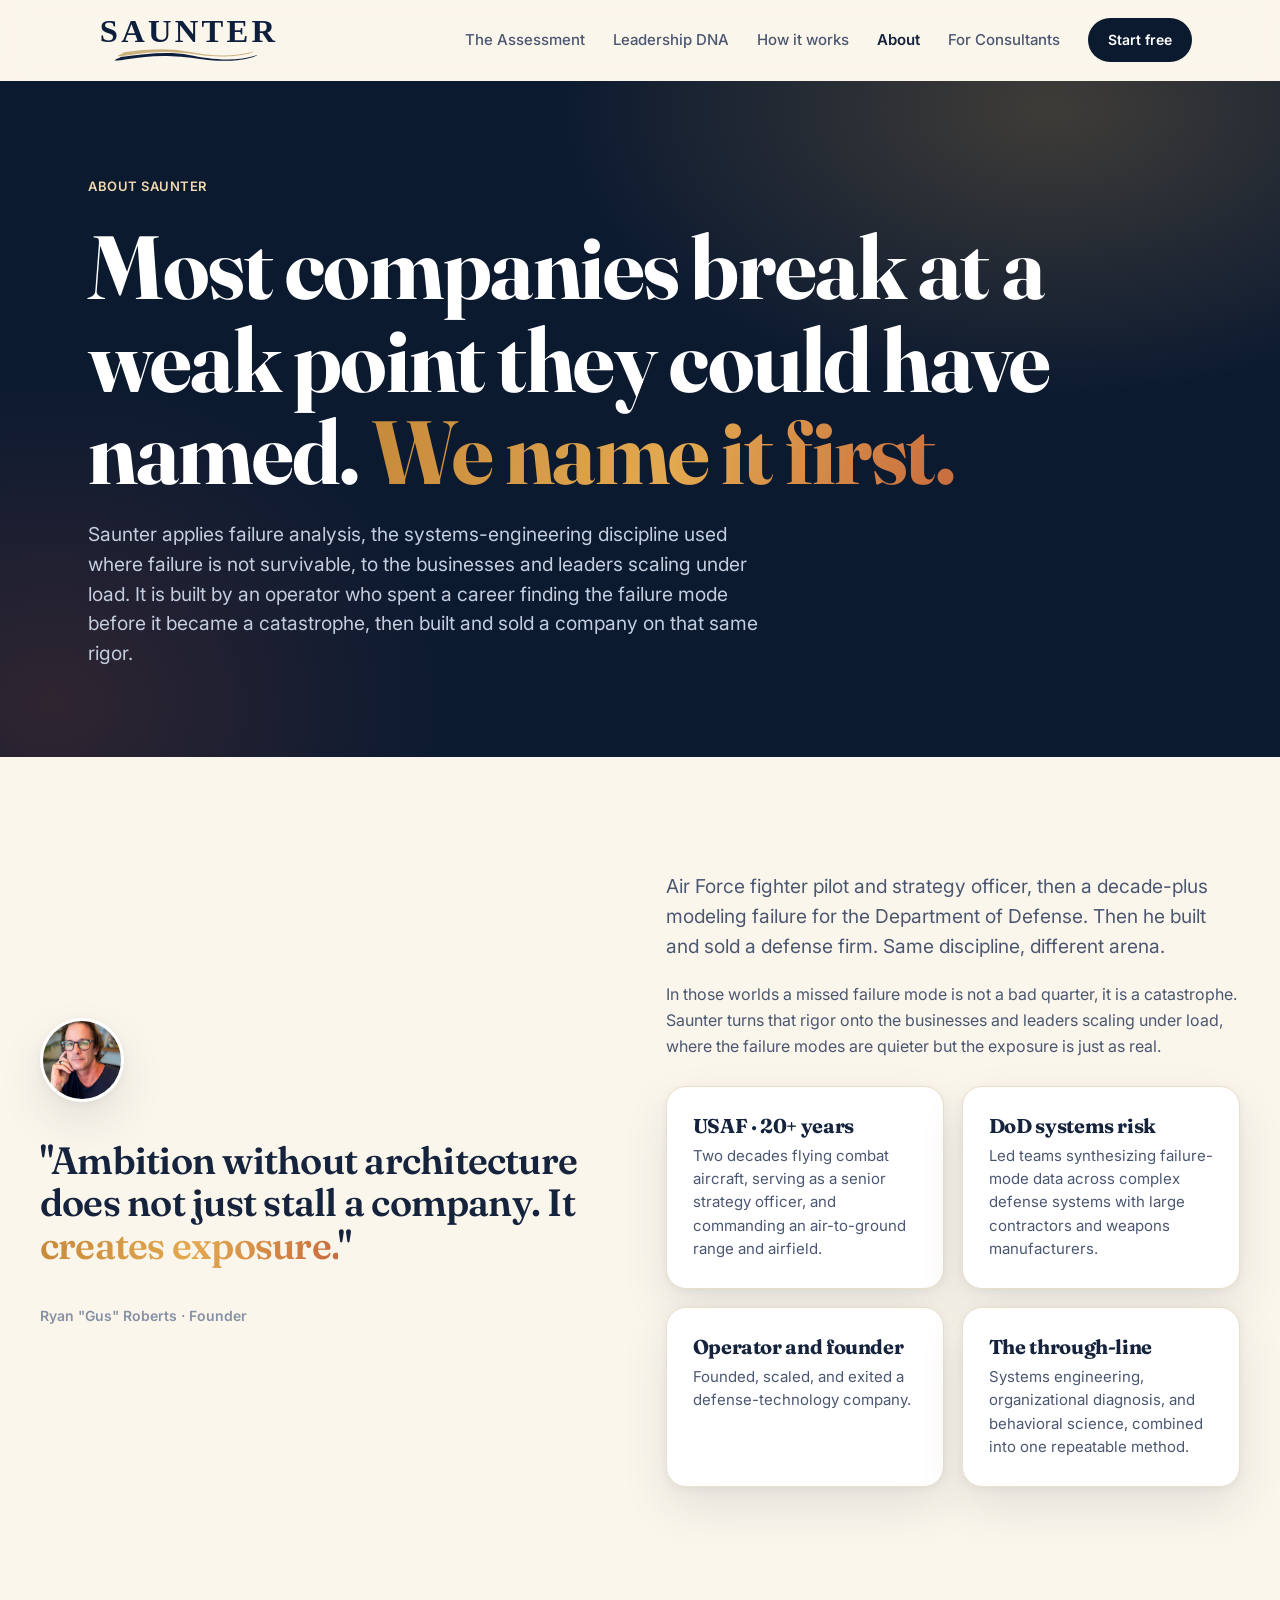
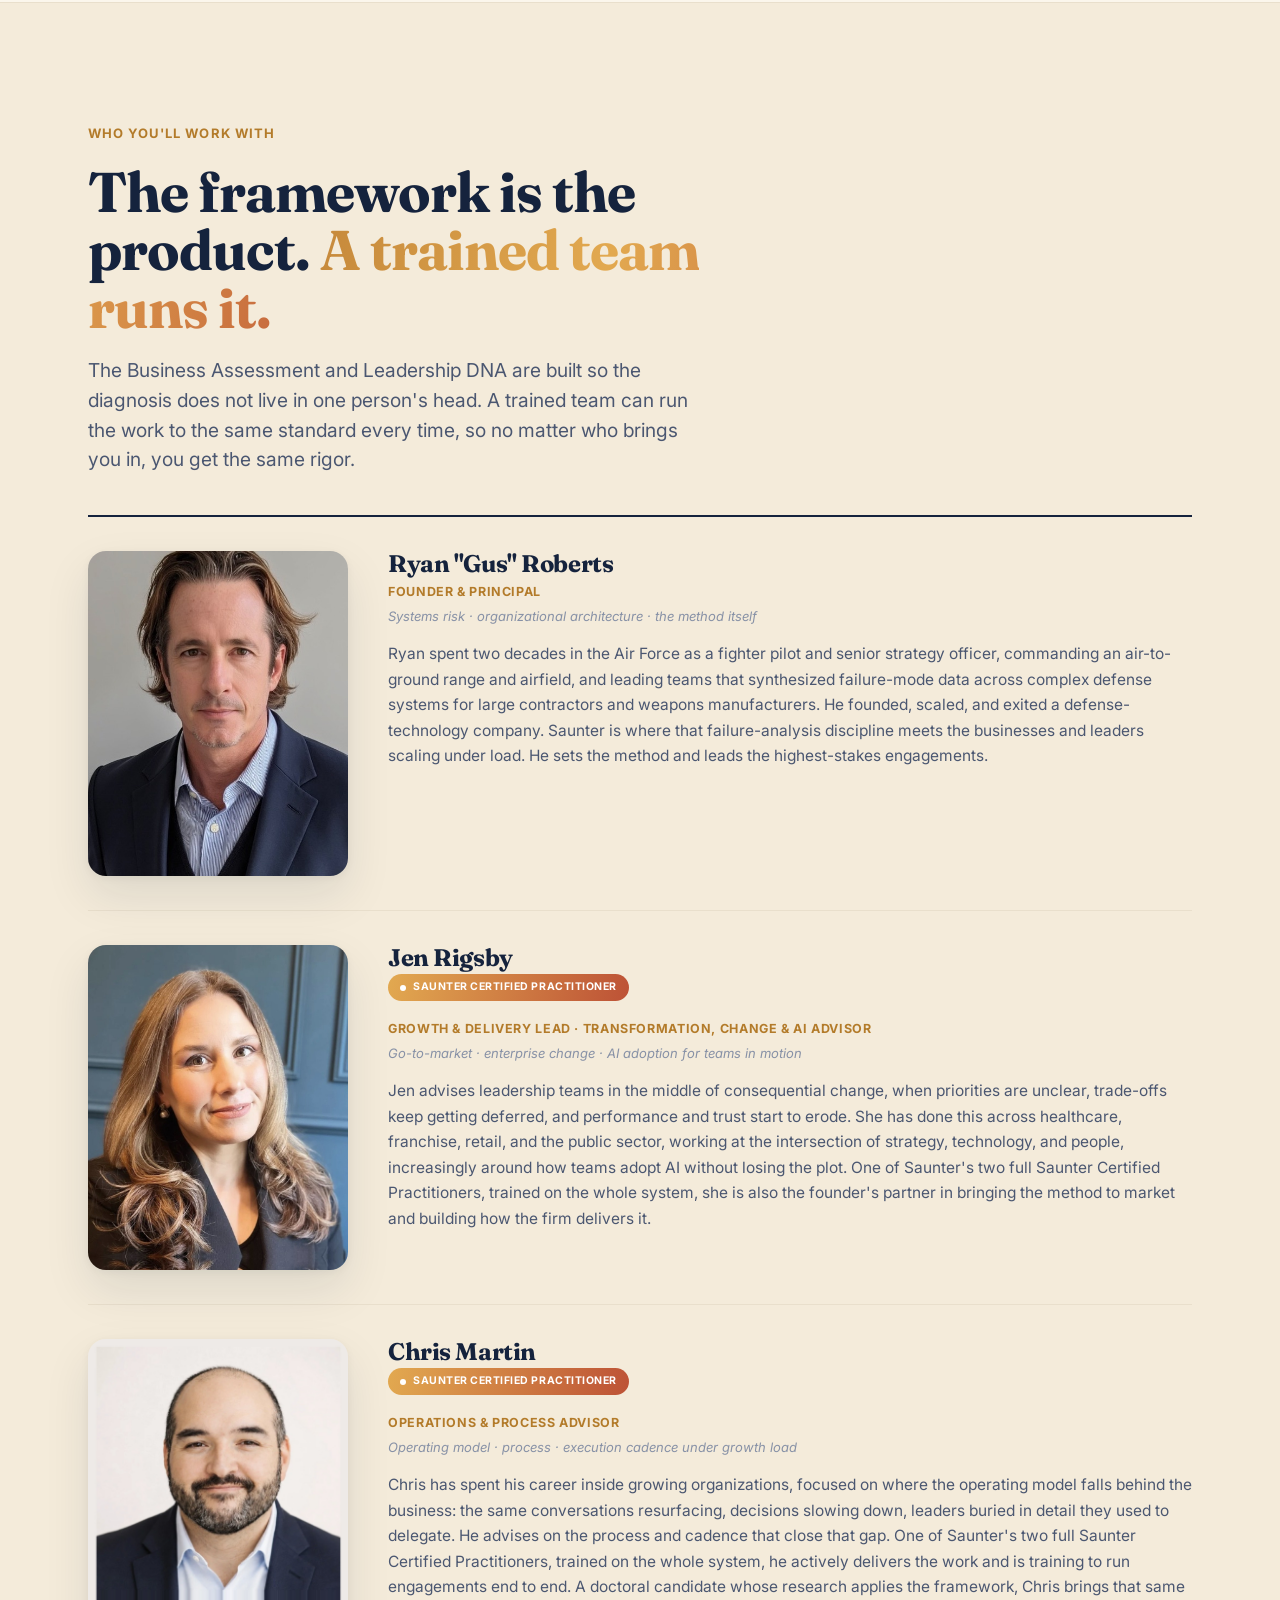
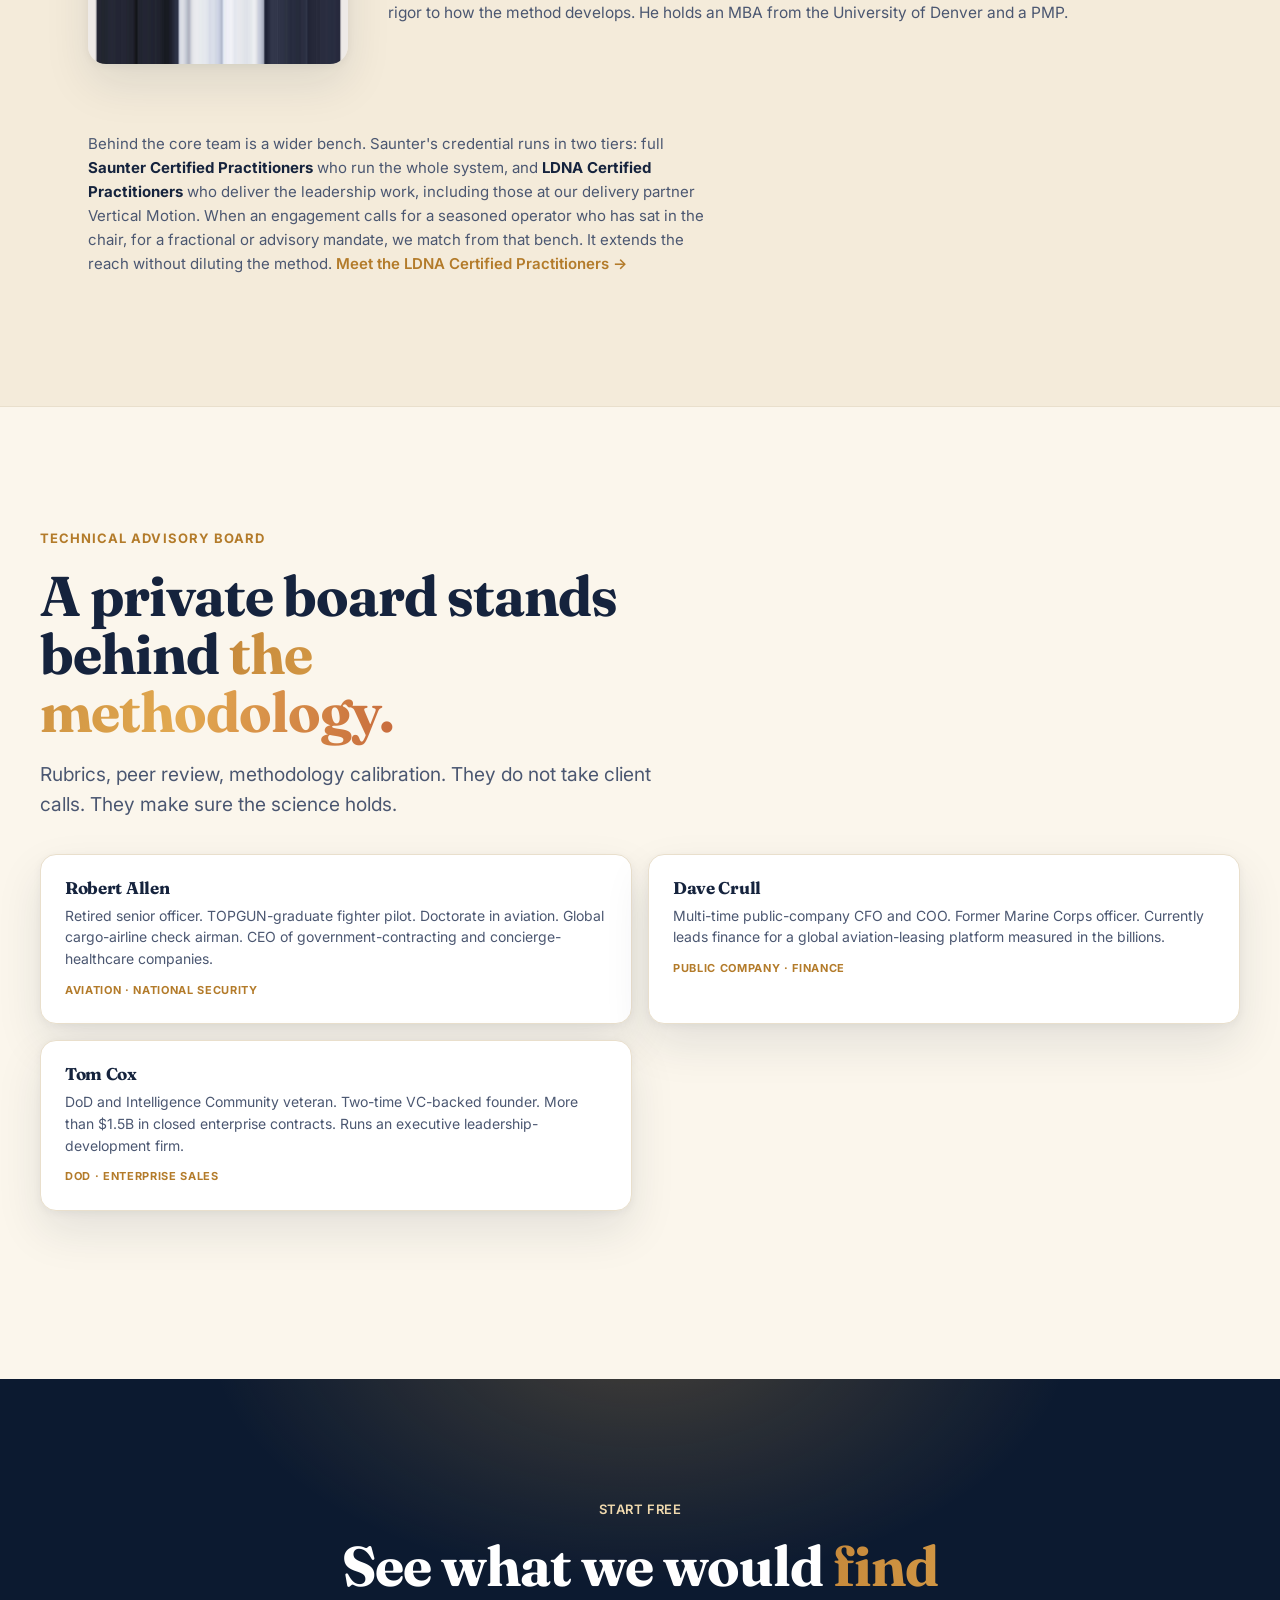
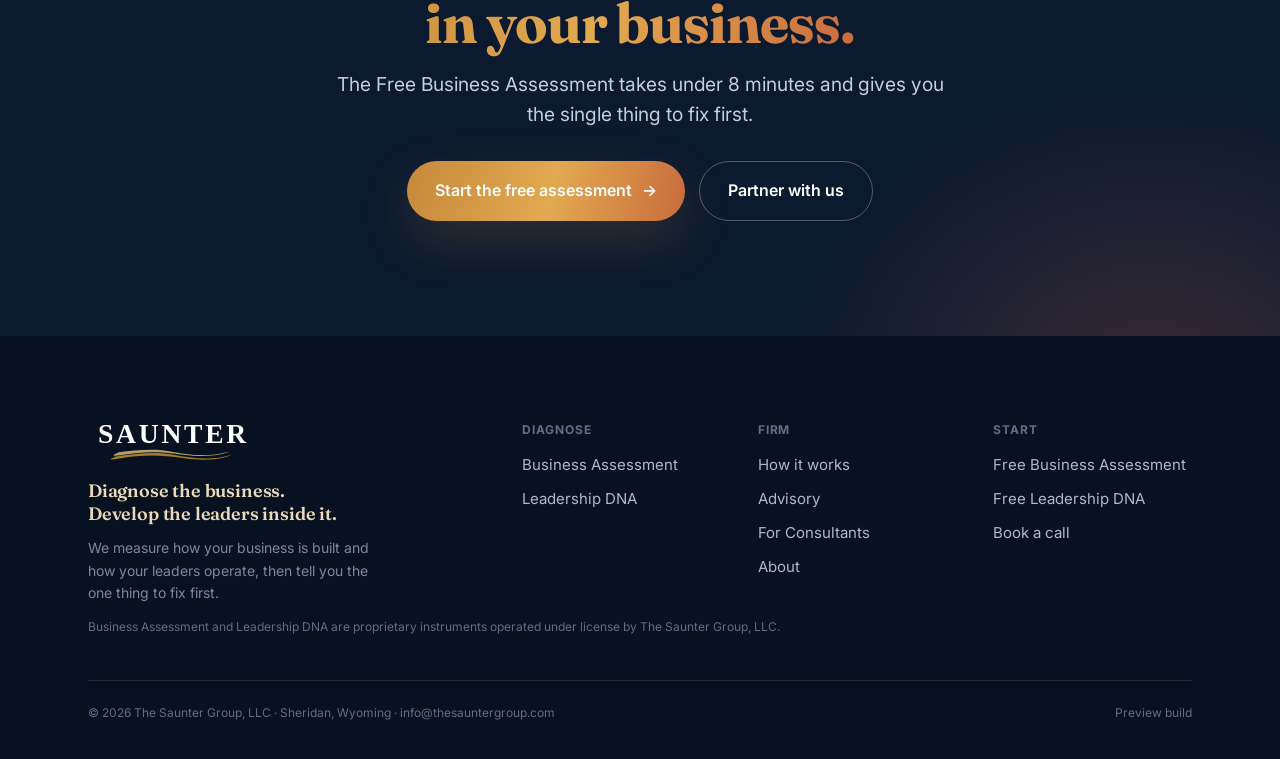
==== about/index.html @ 60137908 "Add files via upload" ====
<!DOCTYPE html>
<html lang="en">
<head>
<meta charset="UTF-8" />
<meta name="viewport" content="width=device-width, initial-scale=1" />
<meta name="theme-color" content="#0C1A30" />
<meta name="robots" content="noindex" />
<title>About · The Saunter Group</title>
<meta name="description" content="Diagnose the business. Develop the leaders inside it. Saunter applies failure analysis, the systems-engineering discipline used where failure is not survivable, to the businesses and leaders scaling under load." />
<link rel="icon" type="image/svg+xml" href="../assets/saunter-mark.svg" />
<link rel="preconnect" href="https://fonts.googleapis.com">
<link rel="preconnect" href="https://fonts.gstatic.com" crossorigin>
<link href="https://fonts.googleapis.com/css2?family=Fraunces:opsz,wght@9..144,500..900&family=Inter:wght@400;500;600;700&display=swap" rel="stylesheet">
<link rel="stylesheet" href="../assets/site.css">
<style>
  .mcta{display:none;}
  @media(max-width:640px){.mcta{display:block;position:fixed;left:0;right:0;bottom:0;z-index:200;padding:10px 14px calc(10px + env(safe-area-inset-bottom));background:rgba(12,26,48,.94);backdrop-filter:blur(10px);border-top:1px solid rgba(255,255,255,.14);}.mcta a{width:100%;justify-content:center;}body{padding-bottom:76px;}}
</style>
</head>
<body>

<nav class="nav" id="nav">
  <div class="nav-in">
    <a href="../index.html" class="nav-brand" aria-label="The Saunter Group"><img src="../assets/saunter-logo.svg" alt="The Saunter Group" /></a>
    <button class="nav-tog" aria-label="Menu" aria-expanded="false" aria-controls="navlinks"><span></span><span></span><span></span></button>
    <div class="nav-links" id="navlinks">
      <a href="../assessment/">The Assessment</a>
      <a href="../leadership-dna/">Leadership DNA</a>
      <a href="../method/">How it works</a>
      <a href="../about/" style="color:var(--ink);font-weight:600;">About</a>
      <a href="../consulting/">For Consultants</a>
      <a href="../index.html#start" class="nav-cta">Start free</a>
    </div>
  </div>
</nav>

<section class="page-hero">
  <div class="page-hero-in">
    <span class="crumb rev">About Saunter</span>
    <h1 class="display h1 rev d1">Most companies break at a weak point they could have named. <span class="grad-text">We name it first.</span></h1>
    <p class="lead rev d2">Saunter applies failure analysis, the systems-engineering discipline used where failure is not survivable, to the businesses and leaders scaling under load. It is built by an operator who spent a career finding the failure mode before it became a catastrophe, then built and sold a company on that same rigor.</p>
  </div>
</section>

<!-- FOUNDER -->
<section class="sec wrap">
  <div class="split">
    <div class="rev">
      <div class="about-portrait"><img src="../assets/ryan-portrait.jpg" alt="Ryan Gus Roberts" /></div>
      <p class="about-quote">"Ambition without architecture does not just stall a company. It <span class="grad-text">creates exposure.</span>"</p>
      <p style="font-family:var(--ui);font-weight:600;font-size:14px;color:var(--ink-3);margin-top:18px;">Ryan "Gus" Roberts · Founder</p>
    </div>
    <div class="rev d1">
      <p class="lead" style="margin-top:0;">Air Force fighter pilot and strategy officer, then a decade-plus modeling failure for the Department of Defense. Then he built and sold a defense firm. Same discipline, different arena.</p>
      <p style="font-family:var(--ui);font-size:16px;color:var(--ink-2);line-height:1.65;margin-top:14px;">In those worlds a missed failure mode is not a bad quarter, it is a catastrophe. Saunter turns that rigor onto the businesses and leaders scaling under load, where the failure modes are quieter but the exposure is just as real.</p>
      <div class="mini-grid" style="margin-top:26px;">
        <div class="mini"><h4>USAF · 20+ years</h4><p>Two decades flying combat aircraft, serving as a senior strategy officer, and commanding an air-to-ground range and airfield.</p></div>
        <div class="mini"><h4>DoD systems risk</h4><p>Led teams synthesizing failure-mode data across complex defense systems with large contractors and weapons manufacturers.</p></div>
        <div class="mini"><h4>Operator and founder</h4><p>Founded, scaled, and exited a defense-technology company.</p></div>
        <div class="mini"><h4>The through-line</h4><p>Systems engineering, organizational diagnosis, and behavioral science, combined into one repeatable method.</p></div>
      </div>
    </div>
  </div>
</section>

<!-- TEAM -->
<section class="sec statband">
  <div class="wrap">
    <div class="sec-head rev">
      <span class="eyebrow">Who you'll work with</span>
      <h2 class="h2">The framework is the product. <span class="grad-text">A trained team runs it.</span></h2>
      <p class="lead">The Business Assessment and Leadership DNA are built so the diagnosis does not live in one person's head. A trained team can run the work to the same standard every time, so no matter who brings you in, you get the same rigor.</p>
    </div>

    <div style="margin-top:40px;">
      <div class="person rev">
        <div>
          <div class="person-photo"><img src="../assets/team/ryan.jpg" alt="Ryan Gus Roberts" onerror="this.onerror=null;var p=this.parentElement;p.innerHTML='';var d=document.createElement('div');d.style.cssText='width:100%;height:100%;display:flex;align-items:center;justify-content:center;background:#0C1A30;color:#F0D9AE;font-family:Fraunces,Georgia,serif;font-weight:800;font-size:46px';d.textContent='RR';p.appendChild(d);" /></div>
        </div>
        <div>
          <h4>Ryan "Gus" Roberts</h4>
          <div class="role">Founder &amp; Principal</div>
          <div class="focus">Systems risk · organizational architecture · the method itself</div>
          <p class="bio">Ryan spent two decades in the Air Force as a fighter pilot and senior strategy officer, commanding an air-to-ground range and airfield, and leading teams that synthesized failure-mode data across complex defense systems for large contractors and weapons manufacturers. He founded, scaled, and exited a defense-technology company. Saunter is where that failure-analysis discipline meets the businesses and leaders scaling under load. He sets the method and leads the highest-stakes engagements.</p>
        </div>
      </div>

      <div class="person rev d1">
        <div>
          <div class="person-photo"><img src="../assets/team/jen.jpg" alt="Jen Rigsby" /></div>
        </div>
        <div>
          <h4>Jen Rigsby</h4>
          <span class="cred">Saunter Certified Practitioner</span>
          <div class="role">Growth &amp; Delivery Lead · Transformation, Change &amp; AI Advisor</div>
          <div class="focus">Go-to-market · enterprise change · AI adoption for teams in motion</div>
          <p class="bio">Jen advises leadership teams in the middle of consequential change, when priorities are unclear, trade-offs keep getting deferred, and performance and trust start to erode. She has done this across healthcare, franchise, retail, and the public sector, working at the intersection of strategy, technology, and people, increasingly around how teams adopt AI without losing the plot. One of Saunter's two full Saunter Certified Practitioners, trained on the whole system, she is also the founder's partner in bringing the method to market and building how the firm delivers it.</p>
        </div>
      </div>

      <div class="person rev d1">
        <div>
          <div class="person-photo"><img src="../assets/team/chris.jpg" alt="Chris Martin" /></div>
        </div>
        <div>
          <h4>Chris Martin</h4>
          <span class="cred">Saunter Certified Practitioner</span>
          <div class="role">Operations &amp; Process Advisor</div>
          <div class="focus">Operating model · process · execution cadence under growth load</div>
          <p class="bio">Chris has spent his career inside growing organizations, focused on where the operating model falls behind the business: the same conversations resurfacing, decisions slowing down, leaders buried in detail they used to delegate. He advises on the process and cadence that close that gap. One of Saunter's two full Saunter Certified Practitioners, trained on the whole system, he actively delivers the work and is training to run engagements end to end. A doctoral candidate whose research applies the framework, Chris brings that same rigor to how the method develops. He holds an MBA from the University of Denver and a PMP.</p>
        </div>
      </div>
    </div>

    <p style="font-family:var(--ui);font-size:15px;color:var(--ink-2);line-height:1.6;margin-top:34px;max-width:70ch;" class="rev d2">Behind the core team is a wider bench. Saunter's credential runs in two tiers: full <b style="color:var(--ink);">Saunter Certified Practitioners</b> who run the whole system, and <b style="color:var(--ink);">LDNA Certified Practitioners</b> who deliver the leadership work, including those at our delivery partner Vertical Motion. When an engagement calls for a seasoned operator who has sat in the chair, for a fractional or advisory mandate, we match from that bench. It extends the reach without diluting the method. <a href="../consulting/#bench" class="tlink" style="font-size:15px;">Meet the LDNA Certified Practitioners →</a></p>
  </div>
</section>

<!-- TECHNICAL ADVISORY BOARD -->
<section class="sec wrap">
  <div class="sec-head rev">
    <span class="eyebrow">Technical Advisory Board</span>
    <h2 class="h2">A private board stands behind <span class="grad-text">the methodology.</span></h2>
    <p class="lead">Rubrics, peer review, methodology calibration. They do not take client calls. They make sure the science holds.</p>
  </div>
  <div class="bench-grid">
    <div class="bench rev d1"><h4>Robert Allen</h4><p>Retired senior officer. TOPGUN-graduate fighter pilot. Doctorate in aviation. Global cargo-airline check airman. CEO of government-contracting and concierge-healthcare companies.</p><span class="tag">Aviation · National security</span></div>
    <div class="bench rev d1"><h4>Dave Crull</h4><p>Multi-time public-company CFO and COO. Former Marine Corps officer. Currently leads finance for a global aviation-leasing platform measured in the billions.</p><span class="tag">Public company · Finance</span></div>
    <div class="bench rev d2"><h4>Tom Cox</h4><p>DoD and Intelligence Community veteran. Two-time VC-backed founder. More than $1.5B in closed enterprise contracts. Runs an executive leadership-development firm.</p><span class="tag">DoD · Enterprise sales</span></div>
  </div>
  <p style="font-family:var(--ui);font-size:13px;color:var(--ink-3);line-height:1.5;margin-top:20px;" class="rev d2">The Technical Advisory Board contributes to methodology, scoring rubrics, and peer review.</p>
</section>

<!-- CTA -->
<section class="sec close">
  <div class="wrap" style="position:relative;z-index:2;text-align:center;">
    <div class="sec-head center rev">
      <span class="crumb">Start free</span>
      <h2 class="h2" style="margin-top:14px;">See what we would <span class="grad-text">find in your business.</span></h2>
      <p class="lead" style="color:#C4CEDE;margin:18px auto 0;">The Free Business Assessment takes under 8 minutes and gives you the single thing to fix first.</p>
      <div style="display:flex;gap:14px;justify-content:center;flex-wrap:wrap;margin-top:32px;">
        <a href="../index.html#start" class="btn btn-grad">Start the free assessment <span class="arw">→</span></a>
        <a href="../consulting/" class="btn btn-ghost on-dark">Partner with us</a>
      </div>
    </div>
  </div>
</section>

<footer>
  <div class="wrap">
    <div class="foot-grid">
      <div class="foot-brand">
        <img src="../assets/saunter-logo-light.svg" alt="The Saunter Group" />
        <p class="foot-tag">Diagnose the business. Develop the leaders inside it.</p>
        <p>We measure how your business is built and how your leaders operate, then tell you the one thing to fix first.</p>
      </div>
      <div class="foot-col"><h5>Diagnose</h5><a href="../assessment/">Business Assessment</a><a href="../leadership-dna/">Leadership DNA</a></div>
      <div class="foot-col"><h5>Firm</h5><a href="../method/">How it works</a><a href="../advisory/">Advisory</a><a href="../consulting/">For Consultants</a><a href="../about/">About</a></div>
      <div class="foot-col"><h5>Start</h5><a href="../index.html#start">Free Business Assessment</a><a href="../leadership-dna/">Free Leadership DNA</a><a href="../advisory/">Book a call</a></div>
    </div>
    <p style="margin-top:14px;font-family:var(--ui);font-size:12px;color:#5f6d86;line-height:1.5;">Business Assessment and Leadership DNA are proprietary instruments operated under license by The Saunter Group, LLC.</p>
    <div class="foot-bot">
      <span>© 2026 The Saunter Group, LLC · Sheridan, Wyoming · info@thesauntergroup.com</span>
      <span>Preview build</span>
    </div>
  </div>
</footer>

<div class="mcta"><a href="../index.html#start" class="btn btn-grad">Start free <span class="arw">→</span></a></div>

<script>
  var tog=document.querySelector('.nav-tog'),links=document.getElementById('navlinks');
  tog.addEventListener('click',function(){var o=links.classList.toggle('open');tog.setAttribute('aria-expanded',o?'true':'false');});
  var nav=document.getElementById('nav');var sc=function(){nav.classList.toggle('scrolled',scrollY>8);};sc();addEventListener('scroll',sc,{passive:true});
  var io=new IntersectionObserver(function(es){es.forEach(function(e){if(e.isIntersecting){e.target.classList.add('in');io.unobserve(e.target);}});},{threshold:.14,rootMargin:'0px 0px -6% 0px'});
  document.querySelectorAll('.rev').forEach(function(el){io.observe(el);});
</script>
</body>
</html>
---- assets/site.css ----
:root{
    --cream:#FBF6EC;
    --cream-2:#F4EBDA;
    --card:#FFFFFF;
    --ink:#15233D;         /* headings on light */
    --ink-2:#4B5771;       /* body on light */
    --ink-3:#8791A6;
    --navy:#0C1A30;
    --navy-2:#122544;
    --line:#E9DFCC;
    --brass:#B37B2A;
    --amber:#E2A950;
    --coral:#BD5236;
    --coral-soft:#F4DDCE;
    --sand:#EAD6B4;
    --teal:#2E6E56;
    --teal-soft:#CFE3D6;
    --navy-soft:#D5DCE8;
    --grad:linear-gradient(103deg,#C6893B 0%,#E2A950 52%,#BD5236 120%);
    --grad-warm:linear-gradient(103deg,#E2A950,#BD5236);
    --disp:'Fraunces', Georgia, 'Times New Roman', serif;
    --ui:'Inter', -apple-system, BlinkMacSystemFont, Segoe UI, Roboto, sans-serif;
    --mx:1200px;
    --ease:cubic-bezier(.2,.8,.2,1);
    --shadow:0 2px 8px rgba(21,35,61,.05), 0 20px 46px rgba(21,35,61,.10);
    --shadow-lg:0 4px 14px rgba(21,35,61,.07), 0 34px 70px rgba(21,35,61,.16);
    --shadow-warm:0 20px 50px rgba(179,123,42,.20);
  }
  *{box-sizing:border-box;}
  html{scroll-behavior:smooth;}
  html,body{margin:0;padding:0;background:var(--cream);color:var(--ink);}
  body{font-family:var(--ui);font-size:18px;line-height:1.6;-webkit-font-smoothing:antialiased;text-rendering:optimizeLegibility;overflow-x:hidden;}
  img,svg{display:block;max-width:100%;}
  a{color:inherit;}
  ::selection{background:var(--amber);color:var(--navy);}

  .wrap{max-width:var(--mx);margin:0 auto;padding:0 clamp(20px,5vw,48px);position:relative;}
  section{position:relative;}

  /* ---------- type ---------- */
  h1,h2,h3,h4{margin:0;font-family:var(--disp);font-weight:700;font-optical-sizing:auto;letter-spacing:-.018em;line-height:1.05;color:var(--ink);}
  .display{font-weight:700;letter-spacing:-.016em;line-height:1.03;}
  .h1{font-size:clamp(44px,7vw,92px);}
  .h2{font-size:clamp(32px,4.6vw,56px);letter-spacing:-.018em;line-height:1.03;}
  .h3{font-size:clamp(24px,2.7vw,34px);letter-spacing:-.02em;}
  .grad-text{background:var(--grad);-webkit-background-clip:text;background-clip:text;color:transparent;}
  .lead{font-family:var(--ui);font-size:clamp(18px,1.5vw,22px);line-height:1.55;color:var(--ink-2);font-weight:400;}
  .kick{display:inline-flex;align-items:center;gap:9px;font-family:var(--ui);font-weight:600;font-size:13px;letter-spacing:.02em;color:var(--brass);background:var(--cream-2);border:1px solid var(--line);padding:8px 15px 8px 13px;border-radius:999px;}
  .kick::before{content:"";width:7px;height:7px;border-radius:50%;background:var(--grad-warm);}
  .kick.on-dark{color:#F0D9AE;background:rgba(255,255,255,.06);border-color:rgba(255,255,255,.14);}
  .eyebrow{font-family:var(--ui);font-weight:700;font-size:13px;letter-spacing:.08em;text-transform:uppercase;color:var(--brass);}

  /* ---------- buttons ---------- */
  .btn{display:inline-flex;align-items:center;gap:10px;font-family:var(--ui);font-weight:600;font-size:16px;padding:16px 28px;border-radius:999px;text-decoration:none;border:0;cursor:pointer;transition:transform .22s var(--ease),box-shadow .22s var(--ease),background .22s,color .22s;white-space:nowrap;}
  .btn .arw{transition:transform .22s var(--ease);}
  .btn:hover .arw{transform:translateX(4px);}
  .btn-grad{background:var(--grad);color:#fff;box-shadow:var(--shadow-warm);}
  .btn-grad:hover{transform:translateY(-2px);box-shadow:0 26px 60px rgba(179,123,42,.34);}
  .btn-navy{background:var(--navy);color:#fff;}
  .btn-navy:hover{transform:translateY(-2px);box-shadow:0 20px 44px rgba(12,26,48,.28);}
  .btn-ghost{background:transparent;color:var(--ink);border:1.5px solid var(--line);}
  .btn-ghost:hover{border-color:var(--ink);background:#fff;}
  .btn-ghost.on-dark{color:#fff;border-color:rgba(255,255,255,.28);}
  .btn-ghost.on-dark:hover{background:rgba(255,255,255,.08);border-color:rgba(255,255,255,.5);}
  .btn-white{background:#fff;color:var(--navy);}
  .btn-white:hover{transform:translateY(-2px);box-shadow:0 20px 44px rgba(0,0,0,.24);}
  .tlink{font-family:var(--ui);font-weight:600;font-size:15px;color:var(--brass);text-decoration:none;display:inline-flex;align-items:center;gap:7px;}
  .tlink .arw{transition:transform .2s var(--ease);}
  .tlink:hover .arw{transform:translateX(4px);}

  /* ---------- nav ---------- */
  .nav{position:sticky;top:0;z-index:100;background:rgba(251,246,236,.82);backdrop-filter:saturate(150%) blur(12px);border-bottom:1px solid transparent;transition:border-color .3s,background .3s;}
  .nav.scrolled{border-color:var(--line);background:rgba(251,246,236,.95);}
  .nav-in{max-width:var(--mx);margin:0 auto;padding:14px clamp(20px,5vw,48px);display:flex;align-items:center;gap:26px;}
  .nav-brand{display:flex;align-items:center;flex-shrink:0;text-decoration:none;}
  .nav-brand img{height:52px;width:auto;}
  .nav-links{display:flex;align-items:center;gap:28px;flex:1;justify-content:flex-end;}
  .nav-links a{font-family:var(--ui);font-weight:500;font-size:15px;color:var(--ink-2);text-decoration:none;transition:color .18s;}
  .nav-links a:hover{color:var(--ink);}
  .nav-cta{background:var(--navy);color:#fff!important;padding:11px 20px;border-radius:999px;font-weight:600!important;font-size:14px!important;transition:transform .2s var(--ease),box-shadow .2s;}
  .nav-cta:hover{transform:translateY(-1px);box-shadow:0 10px 22px rgba(12,26,48,.24);}
  .nav-tog{display:none;background:none;border:0;width:44px;height:44px;padding:11px;cursor:pointer;flex-direction:column;justify-content:space-between;margin-left:auto;}
  .nav-tog span{display:block;height:2.5px;border-radius:2px;background:var(--ink);transition:transform .22s,opacity .22s;}
  .nav-tog[aria-expanded="true"] span:nth-child(1){transform:translateY(7.5px) rotate(45deg);}
  .nav-tog[aria-expanded="true"] span:nth-child(2){opacity:0;}
  .nav-tog[aria-expanded="true"] span:nth-child(3){transform:translateY(-7.5px) rotate(-45deg);}
  @media(max-width:860px){
    .nav-tog{display:flex;}
    .nav-links{position:absolute;top:100%;left:12px;right:12px;background:#fff;border:1px solid var(--line);border-radius:20px;box-shadow:var(--shadow);flex-direction:column;align-items:stretch;gap:2px;padding:10px;opacity:0;visibility:hidden;transform:translateY(-8px) scale(.98);transform-origin:top;transition:opacity .2s,transform .26s var(--ease),visibility 0s linear .26s;}
    .nav-links.open{opacity:1;visibility:visible;transform:none;transition:opacity .2s,transform .26s var(--ease);}
    .nav-links a{padding:14px 16px;border-radius:12px;font-size:16px;}
    .nav-links a:hover{background:var(--cream);}
    .nav-cta{text-align:center;margin-top:4px;}
  }

  /* ---------- reveal ---------- */
  .rev{opacity:0;transform:translateY(24px);transition:opacity .7s var(--ease),transform .7s var(--ease);}
  .rev.in{opacity:1;transform:none;}
  .rev.d1{transition-delay:.08s;}.rev.d2{transition-delay:.16s;}.rev.d3{transition-delay:.24s;}.rev.d4{transition-delay:.32s;}
  @media(prefers-reduced-motion:reduce){.rev{opacity:1!important;transform:none!important;}html{scroll-behavior:auto;}}

  /* ---------- HERO ---------- */
  .hero{background:var(--navy);color:#fff;position:relative;overflow:hidden;}
  .hero::before{content:"";position:absolute;inset:0;background:
    radial-gradient(900px 520px at 78% 6%, rgba(226,169,80,.28), transparent 60%),
    radial-gradient(760px 620px at 96% 92%, rgba(213,98,60,.24), transparent 58%),
    radial-gradient(700px 600px at 4% 84%, rgba(46,110,86,.20), transparent 60%);}
  .hero::after{content:"";position:absolute;left:0;right:0;bottom:-1px;height:120px;background:linear-gradient(to bottom, transparent, var(--cream));opacity:.0;}
  .hero-in{position:relative;z-index:2;max-width:var(--mx);margin:0 auto;padding:clamp(64px,9vw,120px) clamp(20px,5vw,48px) clamp(72px,10vw,130px);}
  .hero h1{max-width:17ch;margin:26px 0 0;color:#fff;}
  .hero .lead{color:#C4CEDE;max-width:56ch;margin:24px 0 0;font-size:clamp(18px,1.6vw,23px);}
  .hero-cta{display:flex;gap:14px;flex-wrap:wrap;align-items:center;margin-top:38px;}
  .hero-trust{margin-top:20px;font-size:14px;color:#8A99B4;display:flex;gap:8px 20px;flex-wrap:wrap;}
  .hero-trust span{display:inline-flex;align-items:center;gap:8px;}
  .hero-trust span::before{content:"";width:16px;height:16px;border-radius:50%;background:rgba(226,169,80,.16);border:1px solid rgba(226,169,80,.5);background-image:url("data:image/svg+xml,%3Csvg xmlns='http://www.w3.org/2000/svg' width='16' height='16' viewBox='0 0 16 16'%3E%3Cpath d='M4 8.4l2.4 2.4L12 5.2' stroke='%23E2A950' stroke-width='1.6' fill='none' stroke-linecap='round' stroke-linejoin='round'/%3E%3C/svg%3E");}

  /* ---------- benefit tiles ---------- */
  .tiles{display:grid;grid-template-columns:repeat(4,1fr);gap:16px;margin-top:44px;}
  @media(max-width:900px){.tiles{grid-template-columns:1fr 1fr;}}
  @media(max-width:520px){.tiles{grid-template-columns:1fr;}}
  .tile{border-radius:22px;padding:26px 24px 28px;min-height:210px;display:flex;flex-direction:column;justify-content:space-between;transition:transform .28s var(--ease),box-shadow .28s var(--ease);position:relative;overflow:hidden;}
  .tile:hover{transform:translateY(-5px);box-shadow:var(--shadow-lg);}
  .tile .ic{width:40px;height:40px;border-radius:12px;display:flex;align-items:center;justify-content:center;background:rgba(255,255,255,.16);}
  .tile h4{font-size:22px;line-height:1.08;margin:0 0 8px;color:inherit;}
  .tile p{font-family:var(--ui);font-size:14.5px;line-height:1.5;margin:0;opacity:.9;}
  .tile-navy{background:var(--navy);color:#fff;}
  .tile-brass{background:linear-gradient(150deg,#C6893B,#B37B2A);color:#fff;}
  .tile-coral{background:linear-gradient(150deg,#DE6E45,#C94F2E);color:#fff;}
  .tile-teal{background:linear-gradient(150deg,#357a60,#2E6E56);color:#fff;}
  .tile .ic svg{width:22px;height:22px;}

  /* ---------- section scaffold ---------- */
  .sec{padding:clamp(72px,9vw,132px) 0;}
  .sec-head{max-width:56ch;}
  .sec-head.center{margin:0 auto;text-align:center;}
  .sec-head .h2{margin-top:16px;}
  .sec-head .lead{margin-top:20px;}

  /* problem cards */
  .pain-grid{display:grid;grid-template-columns:repeat(3,1fr);gap:20px;margin-top:52px;}
  @media(max-width:880px){.pain-grid{grid-template-columns:1fr;}}
  .pain{background:var(--card);border:1px solid var(--line);border-radius:22px;padding:32px 30px;box-shadow:var(--shadow);}
  .pain .q{font-family:var(--disp);font-weight:700;font-size:22px;line-height:1.12;color:var(--ink);margin:0 0 12px;letter-spacing:-.02em;}
  .pain p{font-family:var(--ui);font-size:15.5px;color:var(--ink-2);margin:0;line-height:1.55;}
  .pain .tag{font-family:var(--ui);font-weight:700;font-size:12px;letter-spacing:.06em;text-transform:uppercase;color:var(--coral);margin-bottom:14px;display:block;}

  /* solution split */
  .split{display:grid;grid-template-columns:1fr 1fr;gap:clamp(24px,4vw,56px);align-items:center;}
  @media(max-width:880px){.split{grid-template-columns:1fr;gap:32px;}}
  .prod-card{background:var(--card);border:1px solid var(--line);border-radius:26px;padding:clamp(28px,3.4vw,44px);box-shadow:var(--shadow);}
  .prod-badge{display:inline-flex;align-items:center;gap:8px;font-family:var(--ui);font-weight:700;font-size:12px;letter-spacing:.05em;text-transform:uppercase;color:#fff;background:var(--grad-warm);padding:7px 14px;border-radius:999px;margin-bottom:20px;}
  .prod-badge.nested{background:var(--teal);}
  .prod-list{list-style:none;padding:0;margin:22px 0 28px;}
  .prod-list li{font-family:var(--ui);font-size:15.5px;color:var(--ink-2);padding:13px 0;border-top:1px solid var(--line);display:flex;gap:12px;align-items:flex-start;}
  .prod-list li:first-child{border-top:0;}
  .prod-list li::before{content:"";flex-shrink:0;width:22px;height:22px;border-radius:7px;margin-top:1px;background:var(--cream-2);background-image:url("data:image/svg+xml,%3Csvg xmlns='http://www.w3.org/2000/svg' width='22' height='22' viewBox='0 0 22 22'%3E%3Cpath d='M6 11.4l3 3L16 7' stroke='%23B37B2A' stroke-width='1.8' fill='none' stroke-linecap='round' stroke-linejoin='round'/%3E%3C/svg%3E");background-repeat:no-repeat;background-position:center;}

  /* big number panel */
  .figpanel{background:var(--navy);border-radius:26px;padding:clamp(28px,3.4vw,40px);color:#fff;box-shadow:var(--shadow-lg);position:relative;overflow:hidden;}
  .figpanel::before{content:"";position:absolute;inset:0;background:radial-gradient(500px 320px at 88% 0%, rgba(226,169,80,.22), transparent 62%);}
  .figpanel .fh{position:relative;display:flex;justify-content:space-between;align-items:center;margin-bottom:22px;}
  .figpanel .fh .t{font-family:var(--ui);font-weight:600;font-size:14px;color:#C4CEDE;}
  .figpanel .fh .b{font-family:var(--ui);font-weight:700;font-size:12px;letter-spacing:.05em;text-transform:uppercase;color:#F0D9AE;background:rgba(226,169,80,.14);border:1px solid rgba(226,169,80,.34);padding:6px 12px;border-radius:999px;}
  .drow{position:relative;display:grid;grid-template-columns:120px 1fr 42px;align-items:center;gap:16px;padding:11px 0;border-top:1px solid rgba(255,255,255,.10);}
  .drow:first-of-type{border-top:0;}
  .drow .dn{font-family:var(--ui);font-size:14px;color:#C4CEDE;}
  .drow .dt{height:8px;border-radius:99px;background:rgba(255,255,255,.10);overflow:hidden;}
  .drow .df{height:100%;width:0;border-radius:99px;background:var(--grad-warm);transition:width 1.1s var(--ease);}
  .drow .df.crit{background:linear-gradient(90deg,#E0623A,#BD5236);}
  .drow .dv{font-family:var(--ui);font-weight:700;font-size:15px;text-align:right;}
  .drow .dv.crit{color:#F0A07E;}

  /* stat band */
  .statband{background:var(--cream-2);border-top:1px solid var(--line);border-bottom:1px solid var(--line);}
  .statgrid{display:grid;grid-template-columns:auto 1fr;gap:clamp(24px,5vw,64px);align-items:center;}
  @media(max-width:760px){.statgrid{grid-template-columns:1fr;gap:16px;}}
  .statnum{font-family:var(--disp);font-weight:800;font-size:clamp(88px,15vw,190px);line-height:.86;letter-spacing:-.05em;background:var(--grad);-webkit-background-clip:text;background-clip:text;color:transparent;}
  .statctx{font-family:var(--disp);font-weight:600;font-size:clamp(21px,2.5vw,30px);line-height:1.16;color:var(--ink);letter-spacing:-.02em;max-width:22ch;}

  /* proof strip (lead with proof) */
  .proofbar{background:var(--cream);border-bottom:1px solid var(--line);}
  .proofbar-in{display:flex;align-items:center;justify-content:space-between;gap:28px 44px;flex-wrap:wrap;padding:26px 0;}
  .proofbar .lbl{font-family:var(--ui);font-weight:700;font-size:13.5px;letter-spacing:.02em;color:var(--ink-3);max-width:24ch;line-height:1.4;}
  .proofbar .nums{display:flex;gap:30px 44px;flex-wrap:wrap;}
  .pstat{display:flex;flex-direction:column;}
  .pstat b{font-family:var(--disp);font-weight:800;font-size:clamp(28px,3vw,40px);letter-spacing:-.03em;line-height:1;background:var(--grad);-webkit-background-clip:text;background-clip:text;color:transparent;}
  .pstat span{font-family:var(--ui);font-size:13px;color:var(--ink-2);margin-top:6px;}

  /* results / proof section */
  .result-grid{display:grid;grid-template-columns:repeat(3,1fr);gap:18px;margin-top:44px;}
  @media(max-width:820px){.result-grid{grid-template-columns:1fr;}}
  .result{background:var(--card);border:1px solid var(--line);border-radius:22px;padding:32px 28px;box-shadow:var(--shadow);}
  .result b{display:block;font-family:var(--disp);font-weight:800;font-size:clamp(42px,5.4vw,64px);letter-spacing:-.04em;line-height:1;background:var(--grad);-webkit-background-clip:text;background-clip:text;color:transparent;}
  .result p{font-family:var(--ui);font-size:15.5px;color:var(--ink-2);margin:14px 0 0;line-height:1.5;}
  .result .src{display:block;font-family:var(--ui);font-weight:600;font-size:12.5px;color:var(--ink-3);margin-top:16px;}
  .tstmnl{margin-top:18px;background:var(--navy);color:#fff;border-radius:26px;padding:clamp(30px,4vw,52px);position:relative;overflow:hidden;}
  .tstmnl::before{content:"";position:absolute;inset:0;background:radial-gradient(560px 340px at 90% 0%, rgba(226,169,80,.20), transparent 62%);}
  .tstmnl q{position:relative;font-family:var(--disp);font-weight:600;font-size:clamp(22px,2.9vw,34px);line-height:1.24;letter-spacing:-.02em;quotes:none;display:block;color:#fff;}
  .tstmnl .who{position:relative;font-family:var(--ui);font-size:14.5px;color:#C4CEDE;margin-top:22px;display:block;}
  .ph-note{display:inline-flex;align-items:center;gap:8px;font-family:var(--ui);font-weight:600;font-size:12px;color:var(--coral);background:var(--coral-soft);border-radius:999px;padding:6px 13px;margin-top:14px;}

  /* method steps */
  .steps{display:grid;grid-template-columns:repeat(4,1fr);gap:16px;margin-top:52px;}
  @media(max-width:880px){.steps{grid-template-columns:1fr 1fr;}}
  @media(max-width:520px){.steps{grid-template-columns:1fr;}}
  .step{background:var(--card);border:1px solid var(--line);border-radius:20px;padding:26px 24px;box-shadow:var(--shadow);}
  .step .sn{font-family:var(--disp);font-weight:800;font-size:34px;background:var(--grad);-webkit-background-clip:text;background-clip:text;color:transparent;line-height:1;}
  .step h4{font-size:19px;margin:14px 0 7px;}
  .step p{font-family:var(--ui);font-size:14px;color:var(--ink-2);margin:0;line-height:1.5;}

  /* proof */
  .proof{background:var(--navy);color:#fff;}
  .proof .h2{color:#fff;}
  .proof .lead{color:#C4CEDE;}
  .proof-card{background:rgba(255,255,255,.05);border:1px solid rgba(255,255,255,.12);border-radius:24px;padding:clamp(28px,3.4vw,40px);}
  .logos{display:flex;flex-wrap:wrap;gap:24px 34px;align-items:center;margin-top:36px;}
  .logos img{height:30px;width:auto;opacity:.65;filter:brightness(0) invert(1);transition:opacity .25s;}
  .logos a:hover img{opacity:1;}

  /* instruments */
  .insrow{display:grid;grid-template-columns:1fr auto;gap:16px;align-items:center;padding:20px 0;border-top:1px solid var(--line);}
  .insrow:first-child{border-top:0;}
  .insrow h4{font-size:20px;margin:0 0 3px;}
  .insrow .m{font-family:var(--ui);font-size:13px;color:var(--ink-3);}
  .insrow .r{font-family:var(--ui);font-weight:700;font-size:13px;color:var(--brass);white-space:nowrap;}

  /* about */
  .about-portrait{width:84px;height:84px;border-radius:50%;overflow:hidden;border:3px solid #fff;box-shadow:var(--shadow);margin-bottom:20px;}
  .about-portrait img{width:100%;height:100%;object-fit:cover;}
  .about-quote{font-family:var(--disp);font-weight:600;font-size:clamp(24px,3.2vw,38px);line-height:1.12;letter-spacing:-.02em;color:var(--ink);}

  /* closing cta */
  .close{background:var(--navy);color:#fff;position:relative;overflow:hidden;}
  .close::before{content:"";position:absolute;inset:0;background:radial-gradient(700px 420px at 50% -10%, rgba(226,169,80,.26), transparent 62%),radial-gradient(600px 500px at 90% 110%, rgba(213,98,60,.22), transparent 60%);}
  .close .h2{color:#fff;}
  .doors{display:grid;grid-template-columns:1fr 1fr;gap:18px;margin-top:44px;}
  @media(max-width:760px){.doors{grid-template-columns:1fr;}}
  .door{background:rgba(255,255,255,.05);border:1px solid rgba(255,255,255,.14);border-radius:24px;padding:32px 30px;display:flex;flex-direction:column;transition:transform .26s var(--ease),background .26s;}
  .door:hover{transform:translateY(-4px);background:rgba(255,255,255,.08);}
  .door .dk{font-family:var(--ui);font-weight:700;font-size:12px;letter-spacing:.06em;text-transform:uppercase;color:#F0D9AE;margin-bottom:14px;}
  .door h3{font-size:27px;color:#fff;margin:0 0 10px;}
  .door p{font-family:var(--ui);font-size:15px;color:#B9C4D6;line-height:1.55;margin:0 0 24px;flex:1;}

  /* footer */
  footer{background:#08111F;color:#8A99B4;padding:clamp(56px,7vw,84px) 0 36px;}
  .foot-grid{display:grid;grid-template-columns:2fr 1fr 1fr 1fr;gap:36px;}
  @media(max-width:760px){.foot-grid{grid-template-columns:1fr 1fr;gap:28px;}}
  .foot-brand img{height:44px;margin-bottom:16px;}
  .foot-brand .foot-tag{font-family:var(--disp);font-weight:600;font-size:18px;line-height:1.25;letter-spacing:-.01em;color:#EAD9B8;max-width:22ch;margin:0 0 12px;}
  .foot-brand p{font-family:var(--ui);font-size:14px;color:#7A88A2;max-width:32ch;line-height:1.6;margin:0;}
  .foot-col h5{font-family:var(--ui);font-weight:700;font-size:12px;letter-spacing:.08em;text-transform:uppercase;color:#5f6d86;margin:0 0 14px;}
  .foot-col a{display:block;font-family:var(--ui);font-size:15px;color:#AEB9CD;text-decoration:none;margin-bottom:10px;}
  .foot-col a:hover{color:#fff;}
  .foot-bot{margin-top:44px;padding-top:22px;border-top:1px solid rgba(255,255,255,.10);display:flex;justify-content:space-between;gap:14px;flex-wrap:wrap;font-family:var(--ui);font-size:12px;color:#5f6d86;}

/* ---------- shared: image slots + subpage helpers ---------- */
.imgslot{position:relative;border-radius:24px;overflow:hidden;background:linear-gradient(150deg,#12233D,#0C1A30);border:1px solid rgba(255,255,255,.08);display:flex;align-items:center;justify-content:center;text-align:center;min-height:280px;color:#C4CEDE;}
.imgslot.light{background:linear-gradient(150deg,var(--cream-2),#EBDFC7);border:1px dashed var(--brass-line, #D9C28A);color:var(--ink-2);}
.imgslot .in{position:relative;z-index:2;padding:28px;max-width:34ch;}
.imgslot .ic{width:46px;height:46px;border-radius:13px;margin:0 auto 14px;background:rgba(226,169,80,.16);display:flex;align-items:center;justify-content:center;}
.imgslot .t{font-family:var(--disp);font-weight:700;font-size:18px;letter-spacing:-.01em;margin-bottom:6px;color:inherit;}
.imgslot .d{font-family:var(--ui);font-size:13px;line-height:1.5;opacity:.85;}
.imgslot::after{content:"";position:absolute;inset:0;background:radial-gradient(420px 260px at 80% 0%, rgba(226,169,80,.16), transparent 62%);}
.page-hero{background:var(--navy);color:#fff;position:relative;overflow:hidden;}
.page-hero::before{content:"";position:absolute;inset:0;background:radial-gradient(820px 480px at 82% 4%, rgba(226,169,80,.24), transparent 60%),radial-gradient(680px 560px at 4% 92%, rgba(189,82,54,.20), transparent 58%);}
.page-hero-in{position:relative;z-index:2;max-width:var(--mx);margin:0 auto;padding:clamp(52px,7vw,96px) clamp(20px,5vw,48px) clamp(56px,7vw,88px);}
.page-hero h1{color:#fff;max-width:18ch;margin:22px 0 0;}
.page-hero .lead{color:#C4CEDE;max-width:56ch;margin:22px 0 0;}
.page-hero .hero-cta{display:flex;gap:14px;flex-wrap:wrap;margin-top:34px;}
.crumb{font-family:var(--ui);font-weight:600;font-size:13px;letter-spacing:.04em;text-transform:uppercase;color:#F0D9AE;}
.mini-grid{display:grid;grid-template-columns:repeat(2,1fr);gap:18px;margin-top:40px;}
@media(max-width:760px){.mini-grid{grid-template-columns:1fr;}}
.mini{background:var(--card);border:1px solid var(--line);border-radius:20px;padding:28px 26px;box-shadow:var(--shadow);}
.mini h4{font-size:20px;margin:0 0 8px;}
.mini p{font-family:var(--ui);font-size:15px;color:var(--ink-2);line-height:1.55;margin:0;}
.team-grid{display:grid;grid-template-columns:repeat(3,1fr);gap:18px;margin-top:40px;}
@media(max-width:760px){.team-grid{grid-template-columns:1fr;}}
.tcard{background:var(--card);border:1px solid var(--line);border-radius:20px;overflow:hidden;box-shadow:var(--shadow);}
.tcard .ph{aspect-ratio:4/3;background:var(--cream-2);overflow:hidden;}
.tcard .ph img{width:100%;height:100%;object-fit:cover;}
.tcard .body{padding:22px 24px;}
.tcard h4{font-size:19px;margin:0 0 3px;}
.tcard .role{font-family:var(--ui);font-weight:600;font-size:12.5px;color:var(--brass);text-transform:uppercase;letter-spacing:.05em;}
.tcard p{font-family:var(--ui);font-size:14px;color:var(--ink-2);line-height:1.5;margin:10px 0 0;}

/* ---------- consultant page: comparison table + domain detail ---------- */
.cmp-wrap{overflow-x:auto;border:1px solid var(--line);border-radius:18px;background:var(--card);box-shadow:var(--shadow);margin-top:26px;}
.cmp{width:100%;border-collapse:collapse;font-family:var(--ui);min-width:640px;}
.cmp th,.cmp td{text-align:left;padding:15px 18px;border-bottom:1px solid var(--line);font-size:14.5px;vertical-align:top;line-height:1.45;color:var(--ink-2);}
.cmp thead th{font-family:var(--disp);font-weight:700;font-size:14px;color:var(--ink-3);text-transform:uppercase;letter-spacing:.05em;}
.cmp td:first-child{font-family:var(--disp);font-weight:700;color:var(--ink);font-size:15.5px;white-space:nowrap;}
.cmp tr:last-child td{border-bottom:0;}
.cmp .hl td{background:linear-gradient(100deg,rgba(226,169,80,.10),rgba(213,98,60,.06));}
.cmp .hl td:first-child{color:var(--brass);}
.dom{background:var(--card);border:1px solid var(--line);border-radius:16px;padding:22px 22px;box-shadow:var(--shadow);}
.dom .dnum{font-family:var(--disp);font-weight:800;font-size:13px;color:var(--brass);letter-spacing:.04em;}
.dom h4{font-size:18px;margin:8px 0 6px;}
.dom p{font-family:var(--ui);font-size:14px;color:var(--ink-2);line-height:1.5;margin:0;}
.dom-grid{display:grid;grid-template-columns:repeat(4,1fr);gap:14px;margin-top:34px;}
@media(max-width:1000px){.dom-grid{grid-template-columns:repeat(2,1fr);}}
@media(max-width:560px){.dom-grid{grid-template-columns:1fr;}}
.formula{display:inline-flex;align-items:center;gap:14px;background:var(--navy);color:#fff;border-radius:14px;padding:16px 22px;font-family:var(--ui);margin-top:8px;}
.formula code{font-family:var(--disp);font-weight:800;font-size:20px;color:#F0D9AE;letter-spacing:.02em;}
.spec-row{display:grid;grid-template-columns:auto 1fr;gap:14px 20px;align-items:baseline;margin-top:10px;}
.spec-row b{font-family:var(--disp);font-weight:800;font-size:26px;background:var(--grad);-webkit-background-clip:text;background-clip:text;color:transparent;line-height:1;}
.spec-row span{font-family:var(--ui);font-size:14.5px;color:var(--ink-2);}

/* ---------- about: full team bios ---------- */
.person{display:grid;grid-template-columns:260px 1fr;gap:40px;align-items:start;padding:34px 0;border-top:1px solid var(--line);}
.person:first-of-type{border-top:2px solid var(--ink);}
@media(max-width:720px){.person{grid-template-columns:1fr;gap:20px;}}
.person-photo{border-radius:18px;overflow:hidden;aspect-ratio:4/5;background:var(--cream-2);box-shadow:var(--shadow);}
.person-photo img{width:100%;height:100%;object-fit:cover;}
.person h4{font-size:24px;margin:0;}
.person .role{font-family:var(--ui);font-weight:700;font-size:12.5px;text-transform:uppercase;letter-spacing:.05em;color:var(--brass);margin:6px 0 4px;}
.person .focus{font-family:var(--ui);font-size:13px;font-style:italic;color:var(--ink-3);margin:0 0 14px;}
.person p.bio{font-family:var(--ui);font-size:15.5px;color:var(--ink-2);line-height:1.65;margin:0;}
.bench-grid{display:grid;grid-template-columns:repeat(2,1fr);gap:16px;margin-top:34px;}
@media(max-width:760px){.bench-grid{grid-template-columns:1fr;}}
.bench{background:var(--card);border:1px solid var(--line);border-radius:16px;padding:24px 24px;box-shadow:var(--shadow);}
.bench h4{font-size:17px;margin:0 0 8px;}
.bench p{font-family:var(--ui);font-size:14px;color:var(--ink-2);line-height:1.55;margin:0;}
.bench .tag{font-family:var(--ui);font-weight:700;font-size:11px;text-transform:uppercase;letter-spacing:.06em;color:var(--brass);margin-top:12px;display:block;}

/* ---------- consultant roster (LDNA Certified Practitioners) ---------- */
.roster{display:grid;grid-template-columns:1fr 1fr;gap:16px;margin-top:32px;}
@media(max-width:760px){.roster{grid-template-columns:1fr;}}
.rmember{display:grid;grid-template-columns:54px 1fr;gap:15px;align-items:start;background:var(--card);border:1px solid var(--line);border-radius:16px;padding:16px 18px;box-shadow:var(--shadow);}
.rmember .av{width:54px;height:54px;border-radius:50%;object-fit:cover;object-position:top;background:var(--cream-2);display:block;}
.rmember .avf{width:54px;height:54px;border-radius:50%;background:var(--navy);color:#F0D9AE;display:flex;align-items:center;justify-content:center;font-family:var(--disp);font-weight:800;font-size:18px;}
.rmember h5{font-family:var(--disp);font-weight:700;font-size:16px;color:var(--ink);margin:0;line-height:1.1;}
.rmember .rrole{font-family:var(--ui);font-weight:600;font-size:9.5px;letter-spacing:.06em;text-transform:uppercase;color:var(--brass);display:block;margin:3px 0 7px;}
.rmember p{font-family:var(--ui);font-size:12.5px;line-height:1.5;color:var(--ink-2);margin:0;}

/* ---------- about: Saunter Certified credential badge ---------- */
.person .cred{display:inline-flex;align-items:center;gap:7px;font-family:var(--ui);font-weight:700;font-size:10.5px;letter-spacing:.05em;text-transform:uppercase;color:#fff;background:var(--grad-warm);padding:5px 12px;border-radius:999px;margin:4px 0 12px;}
.person .cred::before{content:"";width:6px;height:6px;border-radius:50%;background:#fff;}
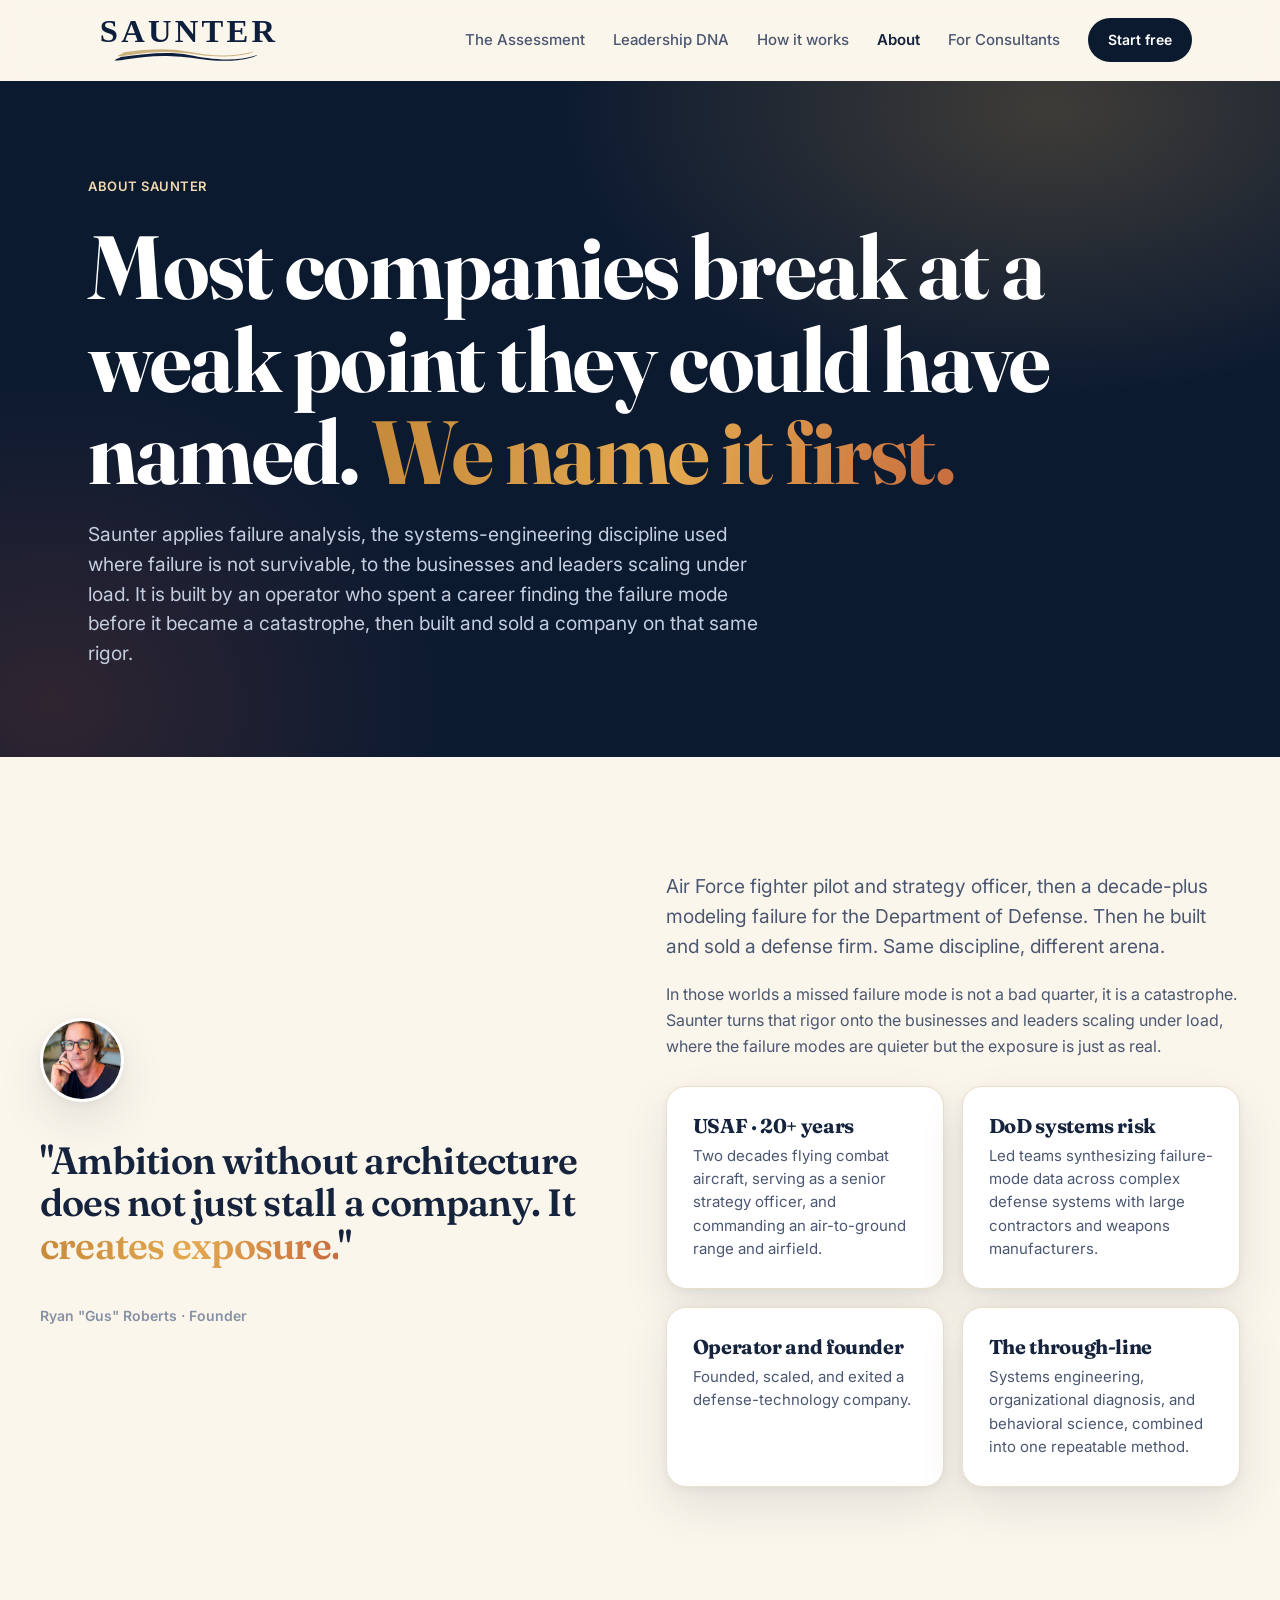
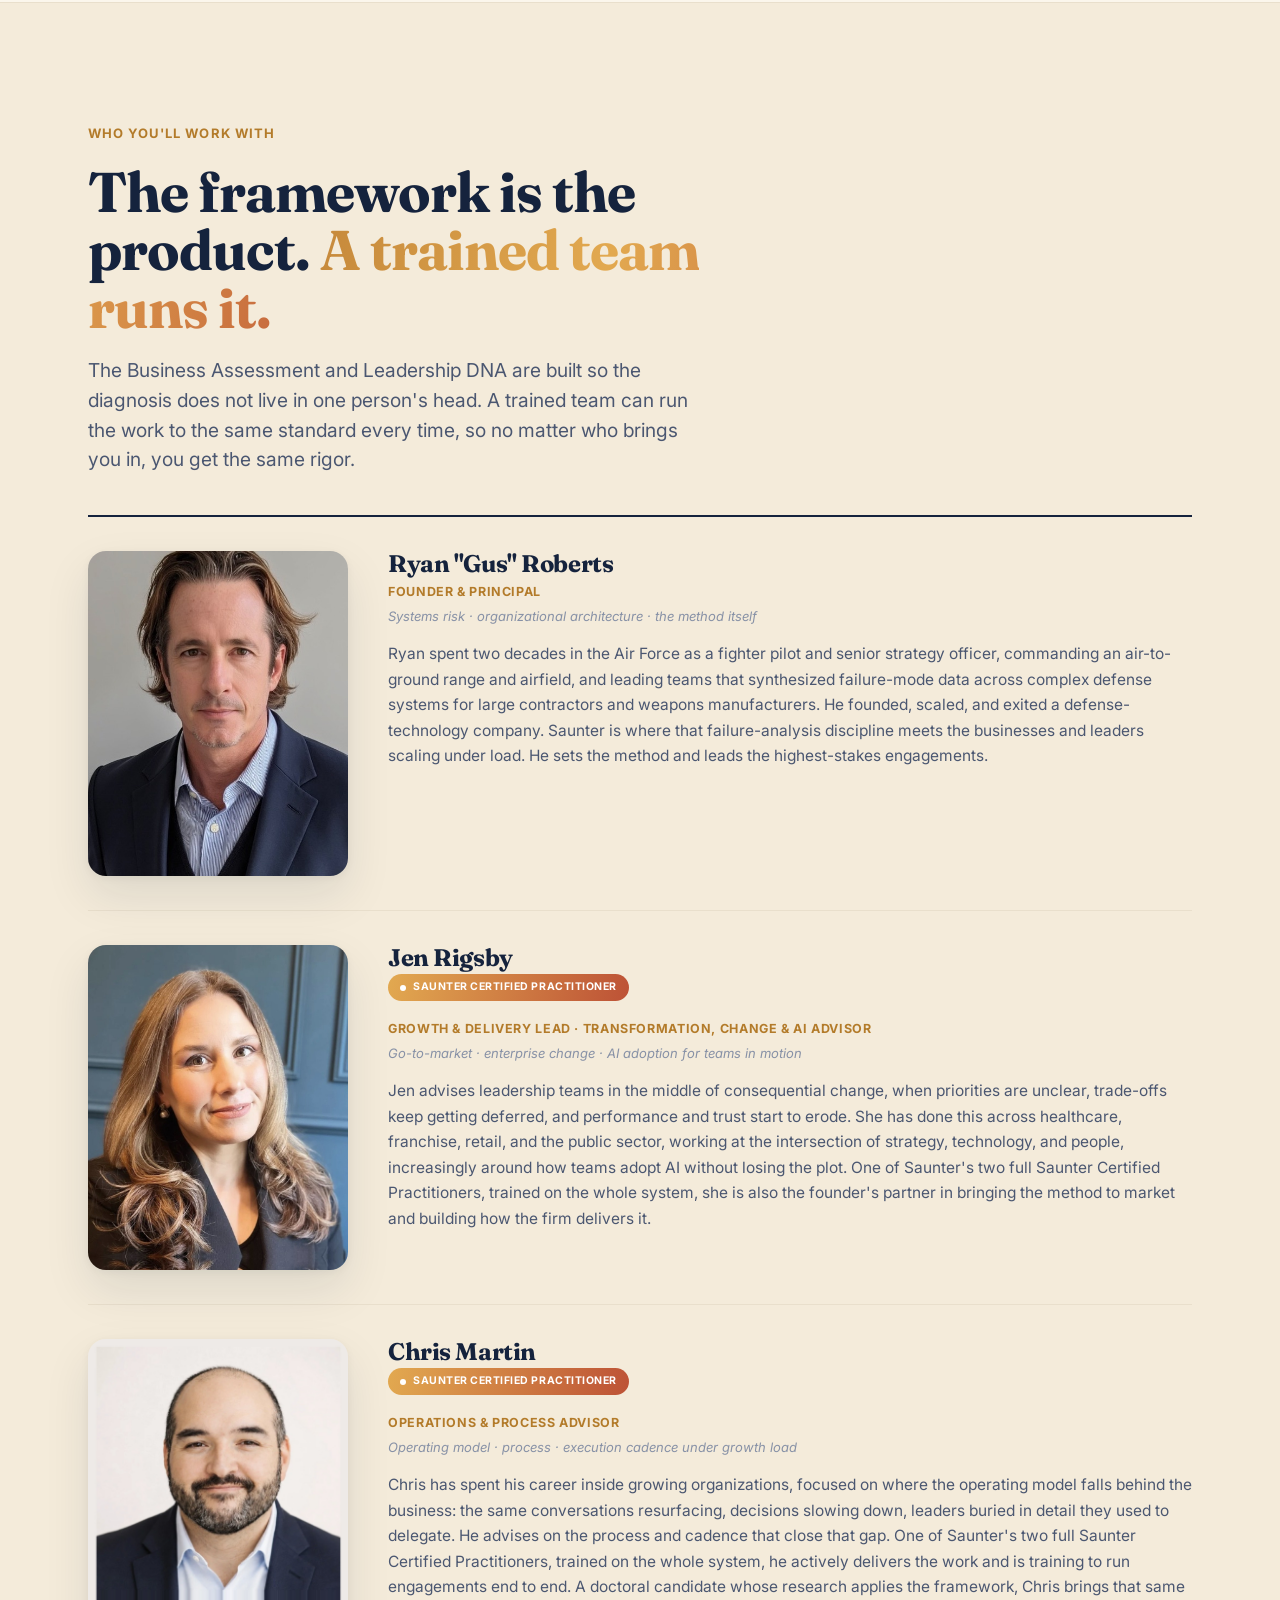
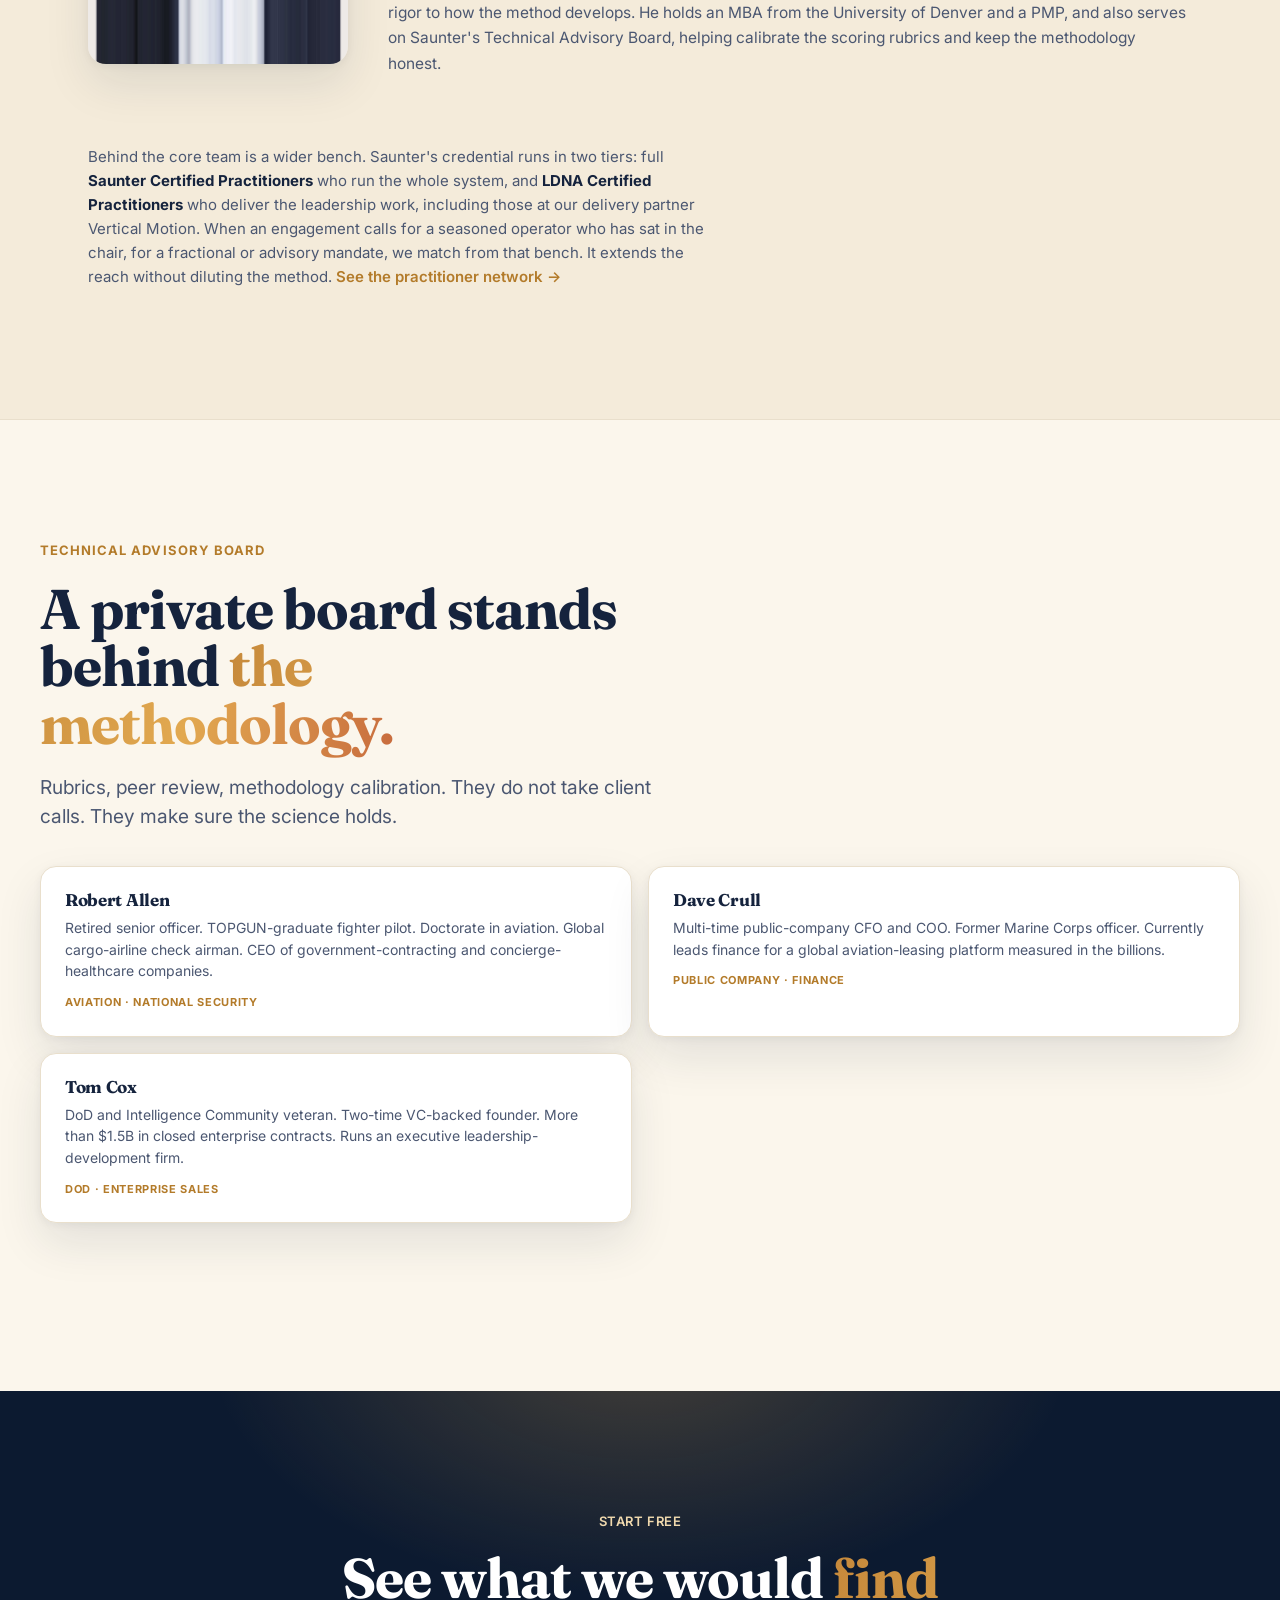
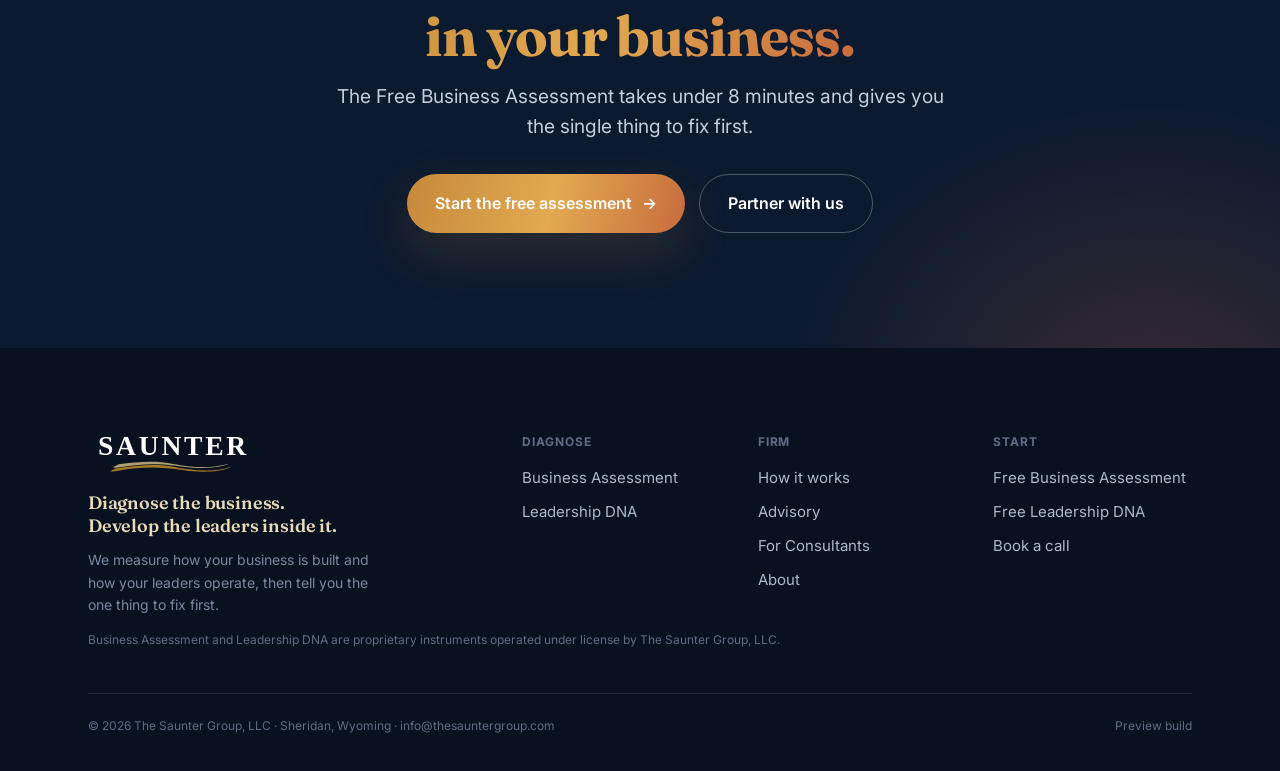
==== commit 3abedc3e: "Add files via upload" ====
--- a/about/index.html
+++ b/about/index.html
@@ -107,12 +107,12 @@
           <span class="cred">Saunter Certified Practitioner</span>
           <div class="role">Operations &amp; Process Advisor</div>
           <div class="focus">Operating model · process · execution cadence under growth load</div>
-          <p class="bio">Chris has spent his career inside growing organizations, focused on where the operating model falls behind the business: the same conversations resurfacing, decisions slowing down, leaders buried in detail they used to delegate. He advises on the process and cadence that close that gap. One of Saunter's two full Saunter Certified Practitioners, trained on the whole system, he actively delivers the work and is training to run engagements end to end. A doctoral candidate whose research applies the framework, Chris brings that same rigor to how the method develops. He holds an MBA from the University of Denver and a PMP.</p>
+          <p class="bio">Chris has spent his career inside growing organizations, focused on where the operating model falls behind the business: the same conversations resurfacing, decisions slowing down, leaders buried in detail they used to delegate. He advises on the process and cadence that close that gap. One of Saunter's two full Saunter Certified Practitioners, trained on the whole system, he actively delivers the work and is training to run engagements end to end. A doctoral candidate whose research applies the framework, Chris brings that same rigor to how the method develops. He holds an MBA from the University of Denver and a PMP, and also serves on Saunter's Technical Advisory Board, helping calibrate the scoring rubrics and keep the methodology honest.</p>
         </div>
       </div>
     </div>
 
-    <p style="font-family:var(--ui);font-size:15px;color:var(--ink-2);line-height:1.6;margin-top:34px;max-width:70ch;" class="rev d2">Behind the core team is a wider bench. Saunter's credential runs in two tiers: full <b style="color:var(--ink);">Saunter Certified Practitioners</b> who run the whole system, and <b style="color:var(--ink);">LDNA Certified Practitioners</b> who deliver the leadership work, including those at our delivery partner Vertical Motion. When an engagement calls for a seasoned operator who has sat in the chair, for a fractional or advisory mandate, we match from that bench. It extends the reach without diluting the method. <a href="../consulting/#bench" class="tlink" style="font-size:15px;">Meet the LDNA Certified Practitioners →</a></p>
+    <p style="font-family:var(--ui);font-size:15px;color:var(--ink-2);line-height:1.6;margin-top:34px;max-width:70ch;" class="rev d2">Behind the core team is a wider bench. Saunter's credential runs in two tiers: full <b style="color:var(--ink);">Saunter Certified Practitioners</b> who run the whole system, and <b style="color:var(--ink);">LDNA Certified Practitioners</b> who deliver the leadership work, including those at our delivery partner Vertical Motion. When an engagement calls for a seasoned operator who has sat in the chair, for a fractional or advisory mandate, we match from that bench. It extends the reach without diluting the method. <a href="../consulting/#bench" class="tlink" style="font-size:15px;">See the practitioner network →</a></p>
   </div>
 </section>
 
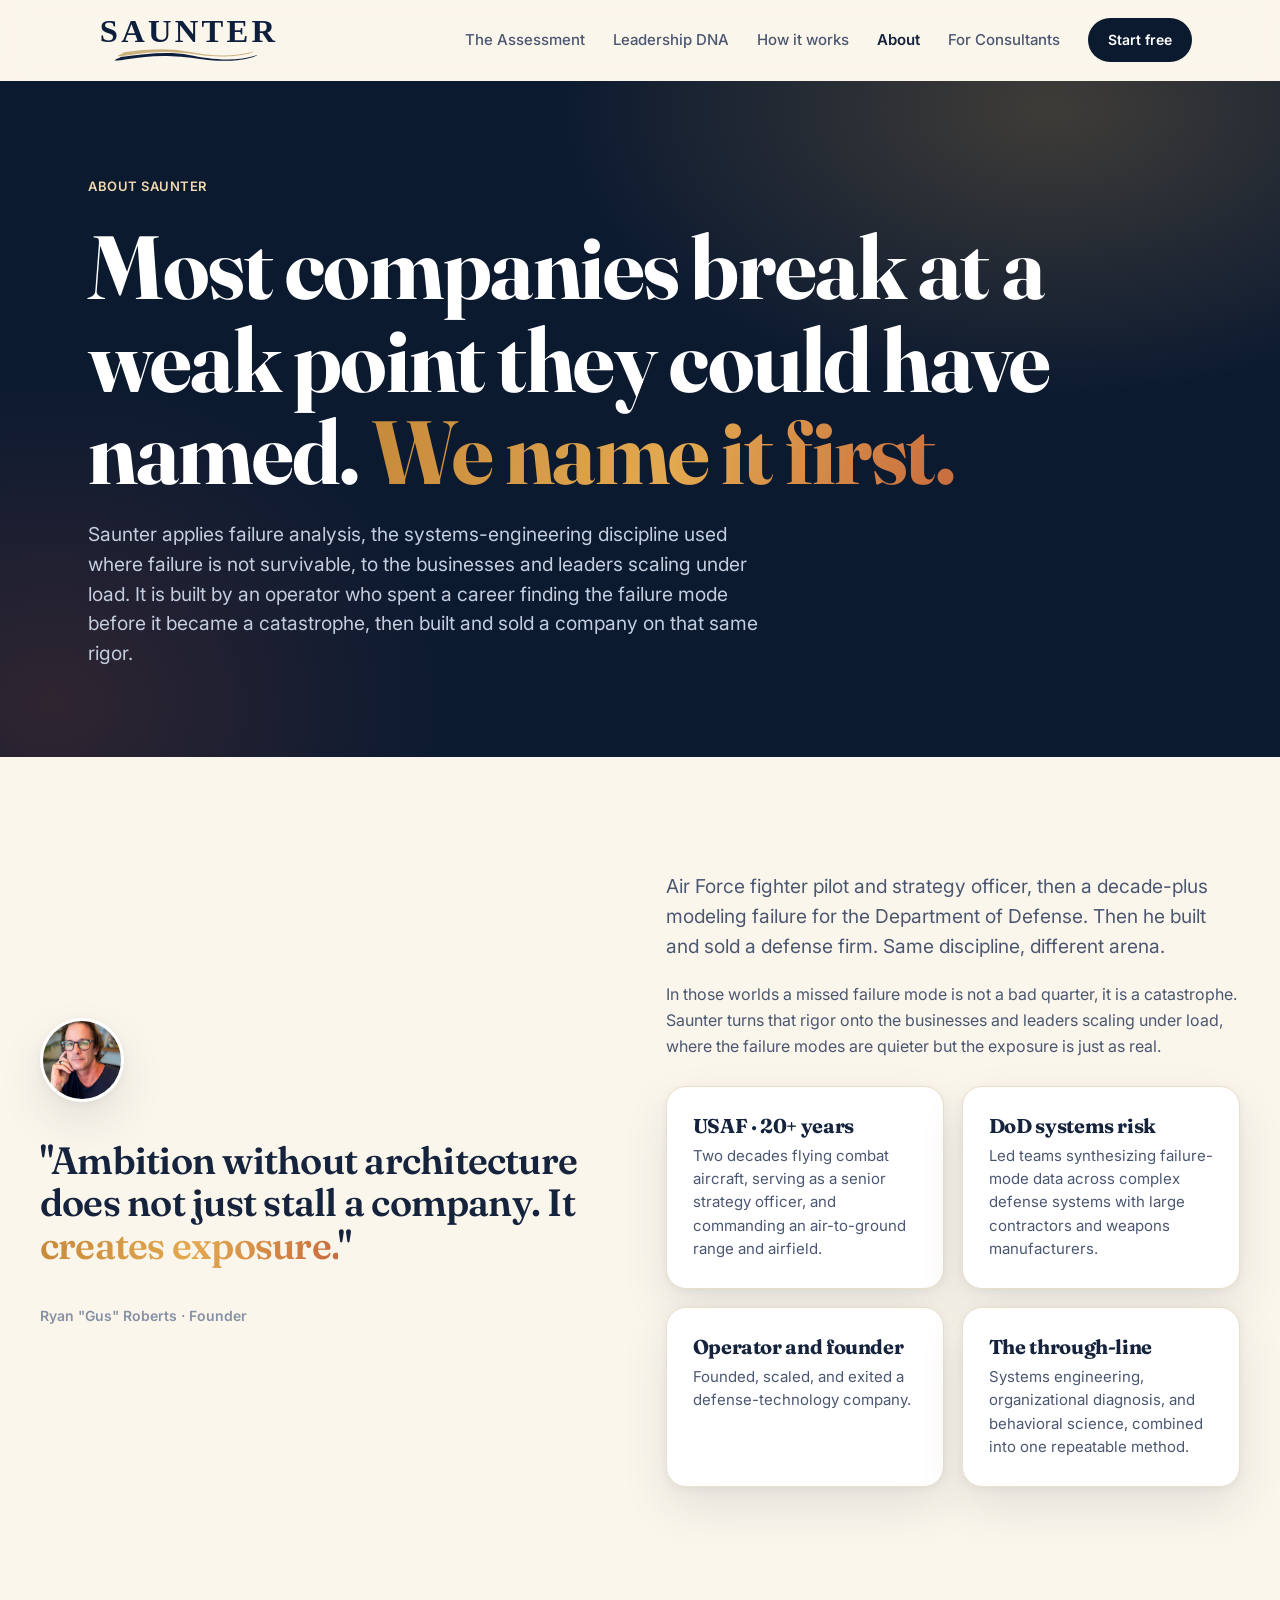
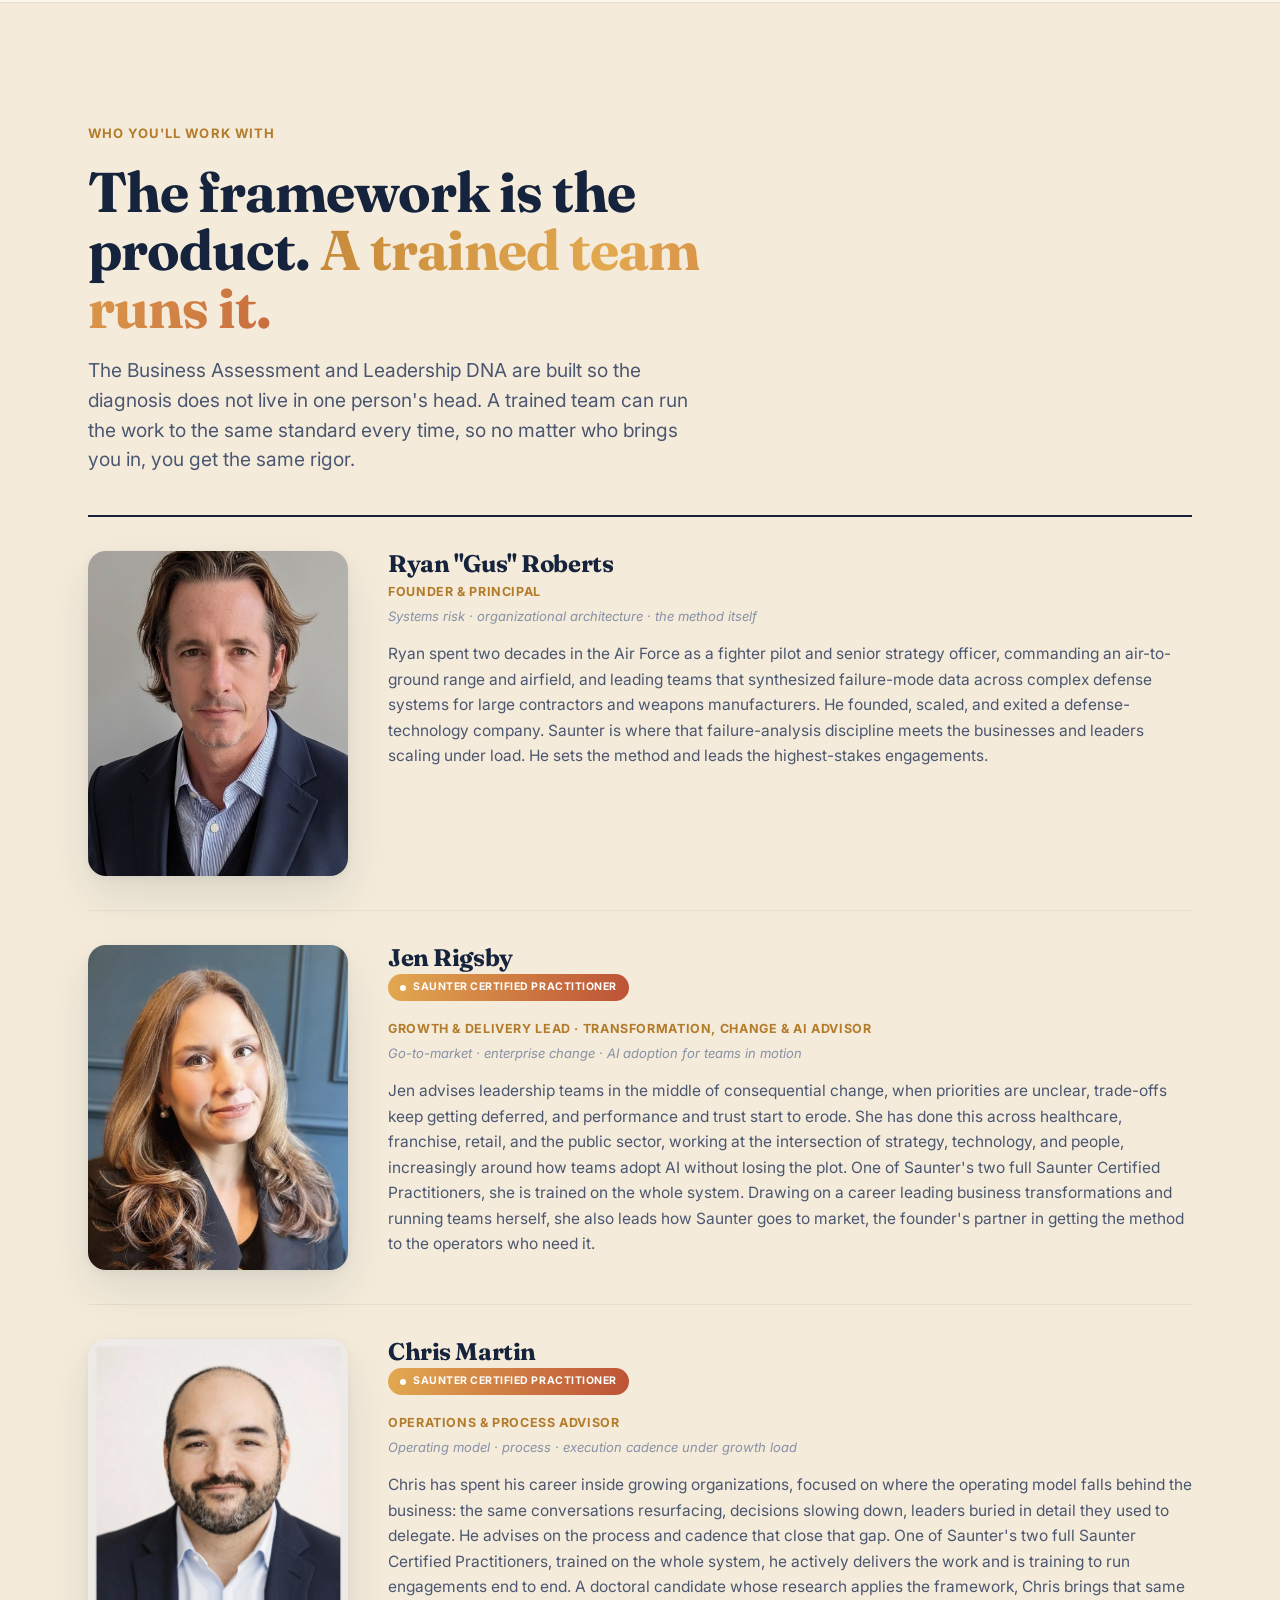
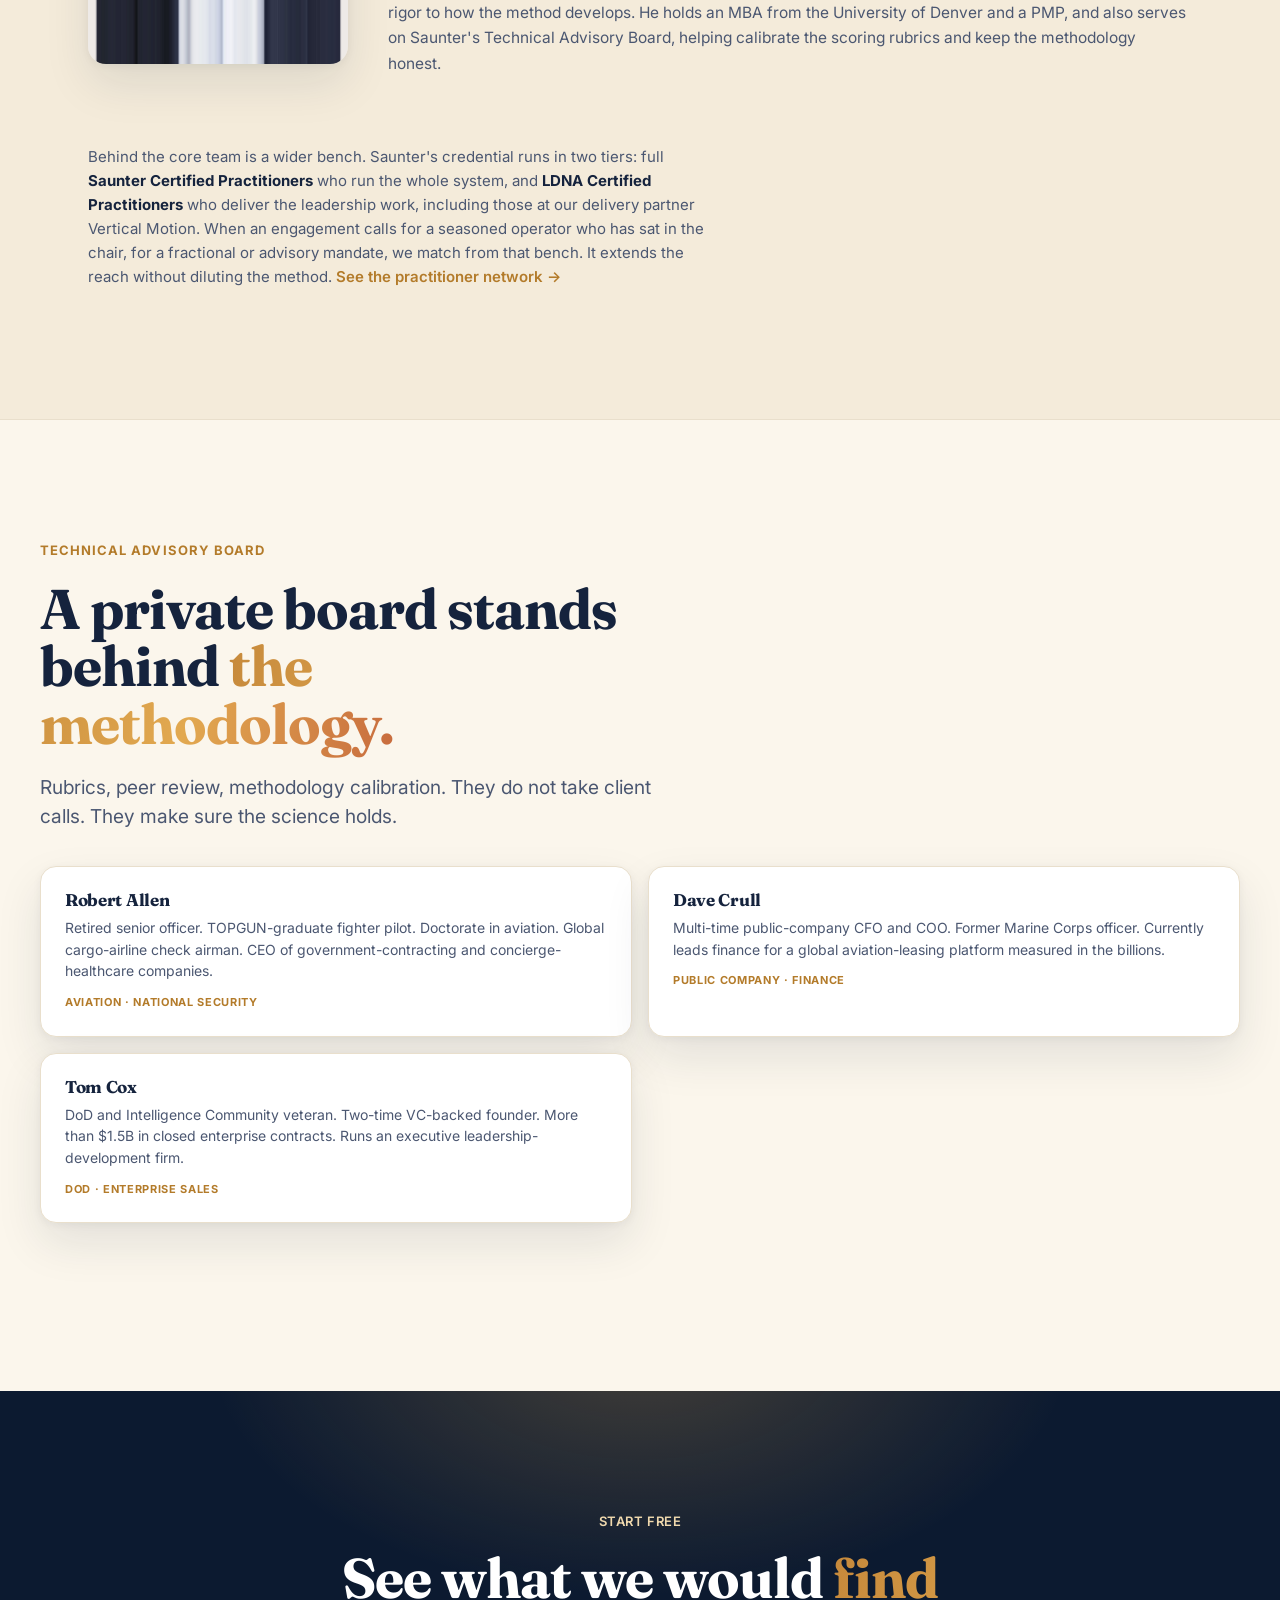
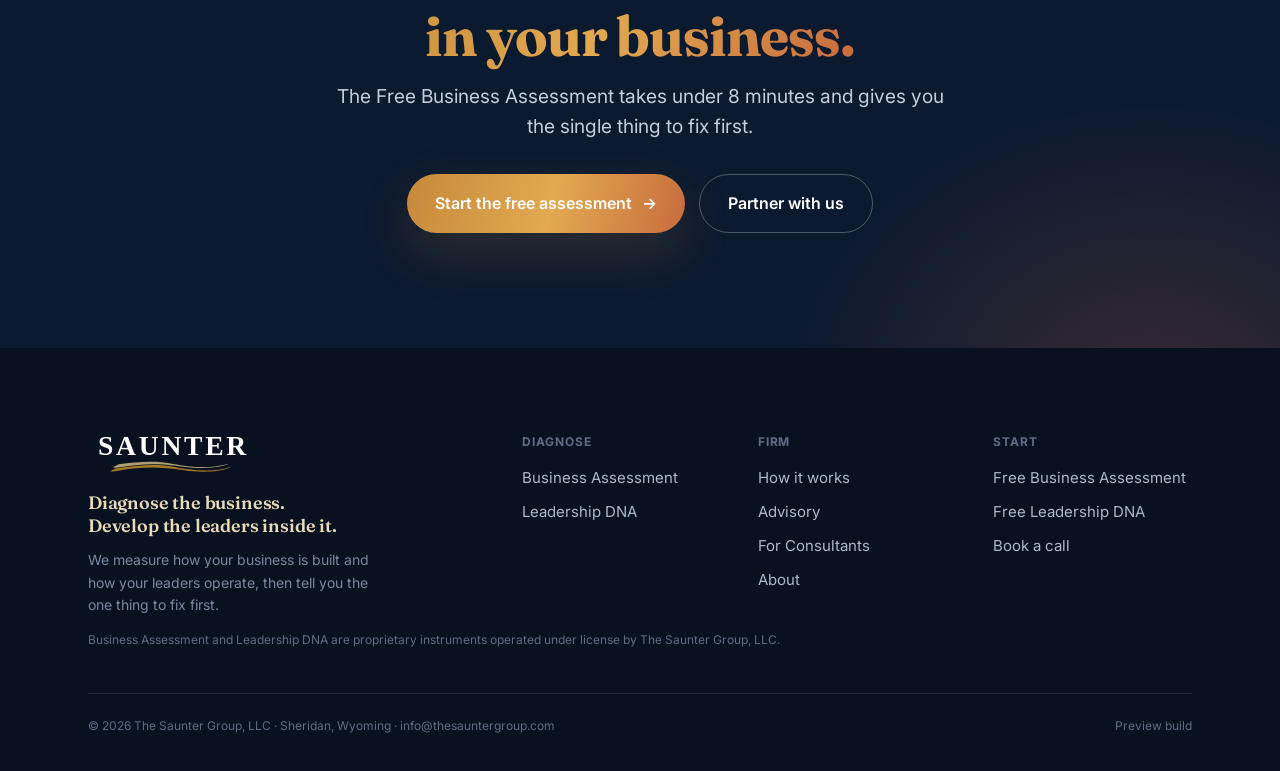
==== commit a2924f5f: "Add files via upload" ====
--- a/about/index.html
+++ b/about/index.html
@@ -94,7 +94,7 @@
           <span class="cred">Saunter Certified Practitioner</span>
           <div class="role">Growth &amp; Delivery Lead · Transformation, Change &amp; AI Advisor</div>
           <div class="focus">Go-to-market · enterprise change · AI adoption for teams in motion</div>
-          <p class="bio">Jen advises leadership teams in the middle of consequential change, when priorities are unclear, trade-offs keep getting deferred, and performance and trust start to erode. She has done this across healthcare, franchise, retail, and the public sector, working at the intersection of strategy, technology, and people, increasingly around how teams adopt AI without losing the plot. One of Saunter's two full Saunter Certified Practitioners, trained on the whole system, she is also the founder's partner in bringing the method to market and building how the firm delivers it.</p>
+          <p class="bio">Jen advises leadership teams in the middle of consequential change, when priorities are unclear, trade-offs keep getting deferred, and performance and trust start to erode. She has done this across healthcare, franchise, retail, and the public sector, working at the intersection of strategy, technology, and people, increasingly around how teams adopt AI without losing the plot. One of Saunter's two full Saunter Certified Practitioners, she is trained on the whole system. Drawing on a career leading business transformations and running teams herself, she also leads how Saunter goes to market, the founder's partner in getting the method to the operators who need it.</p>
         </div>
       </div>
 
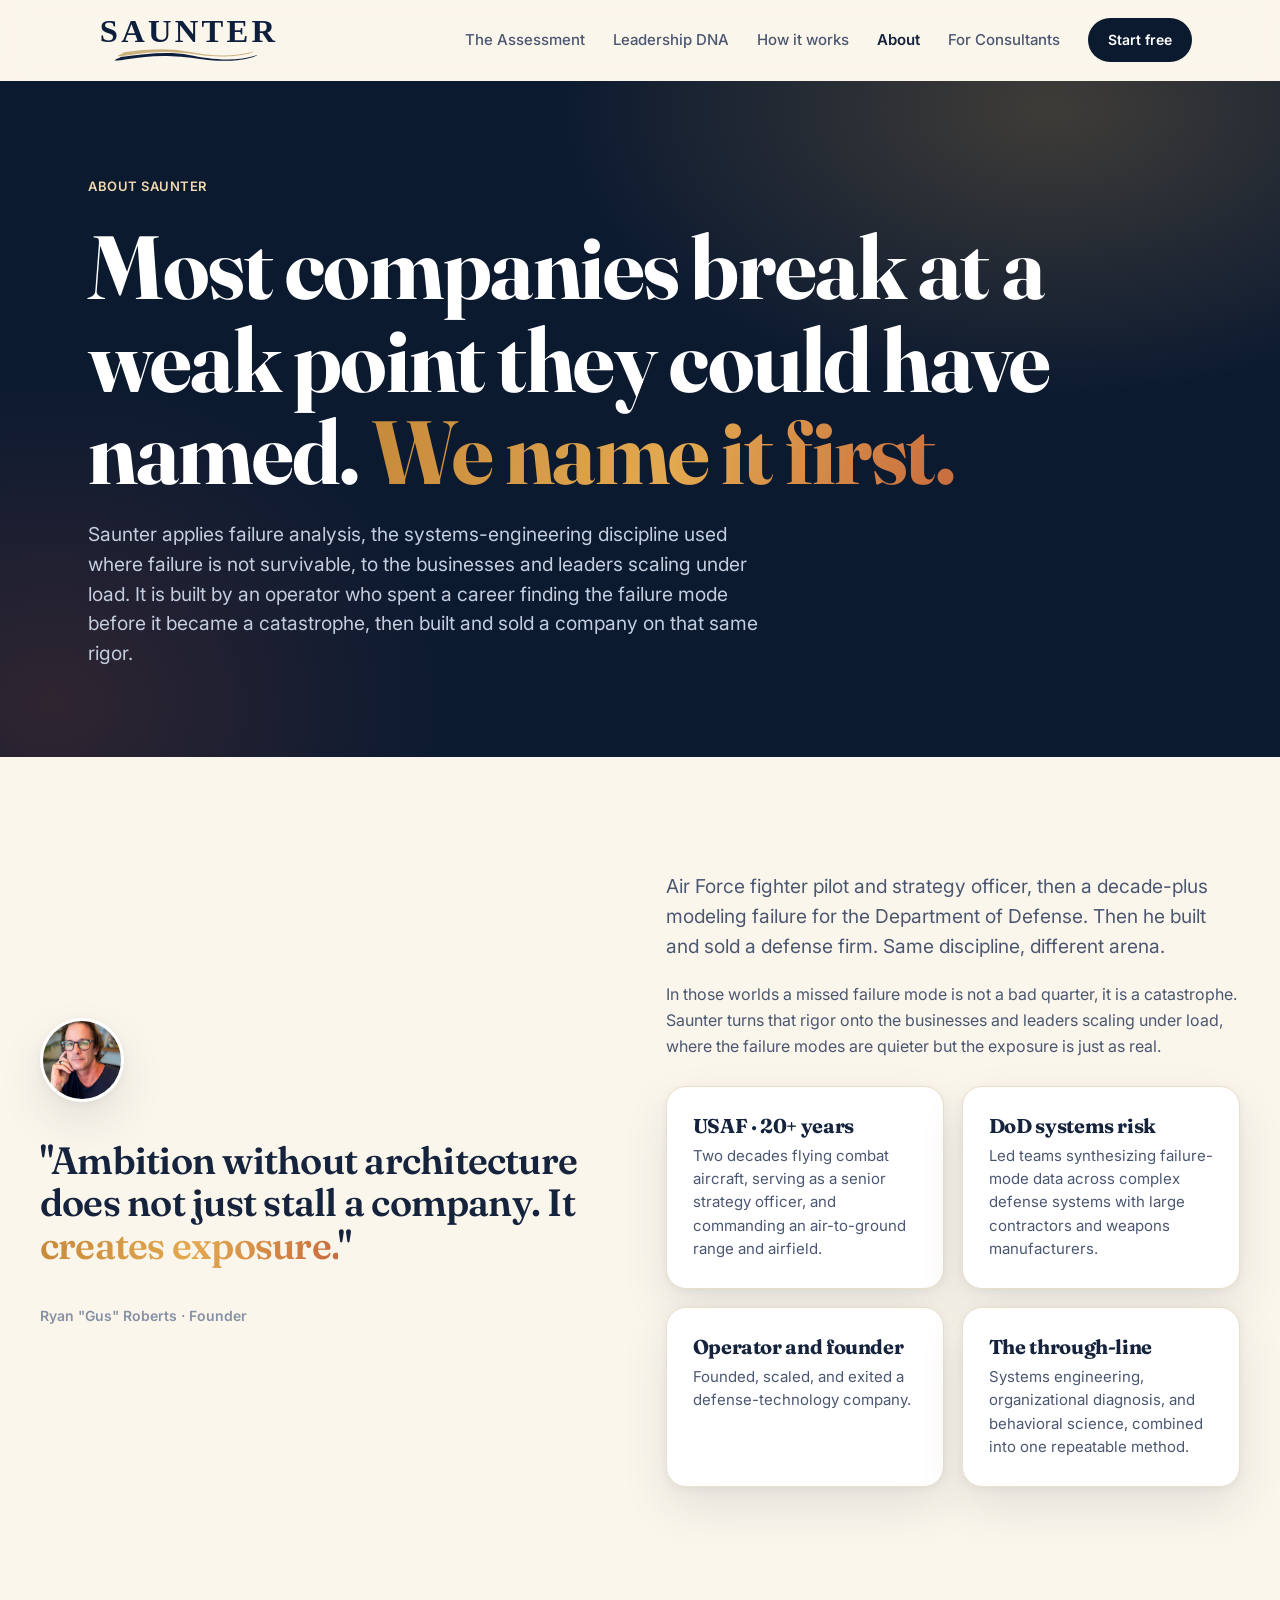
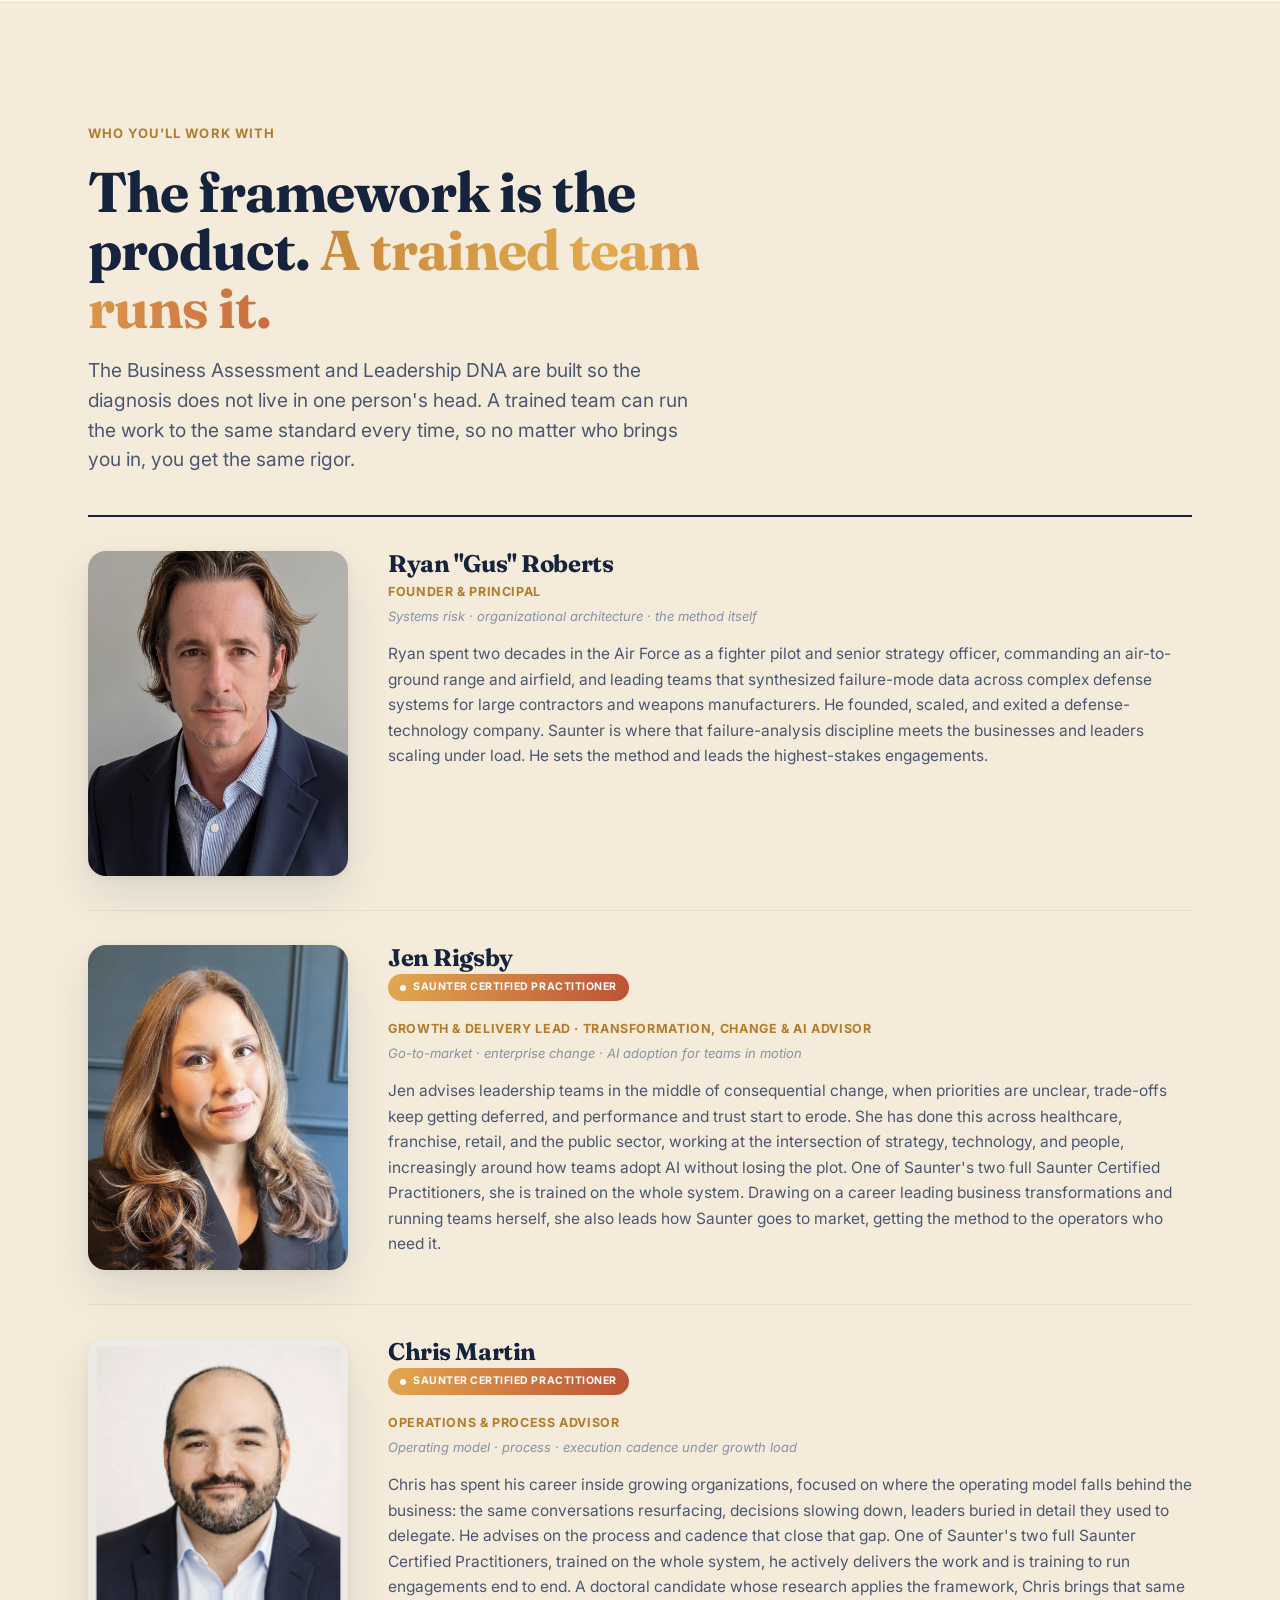
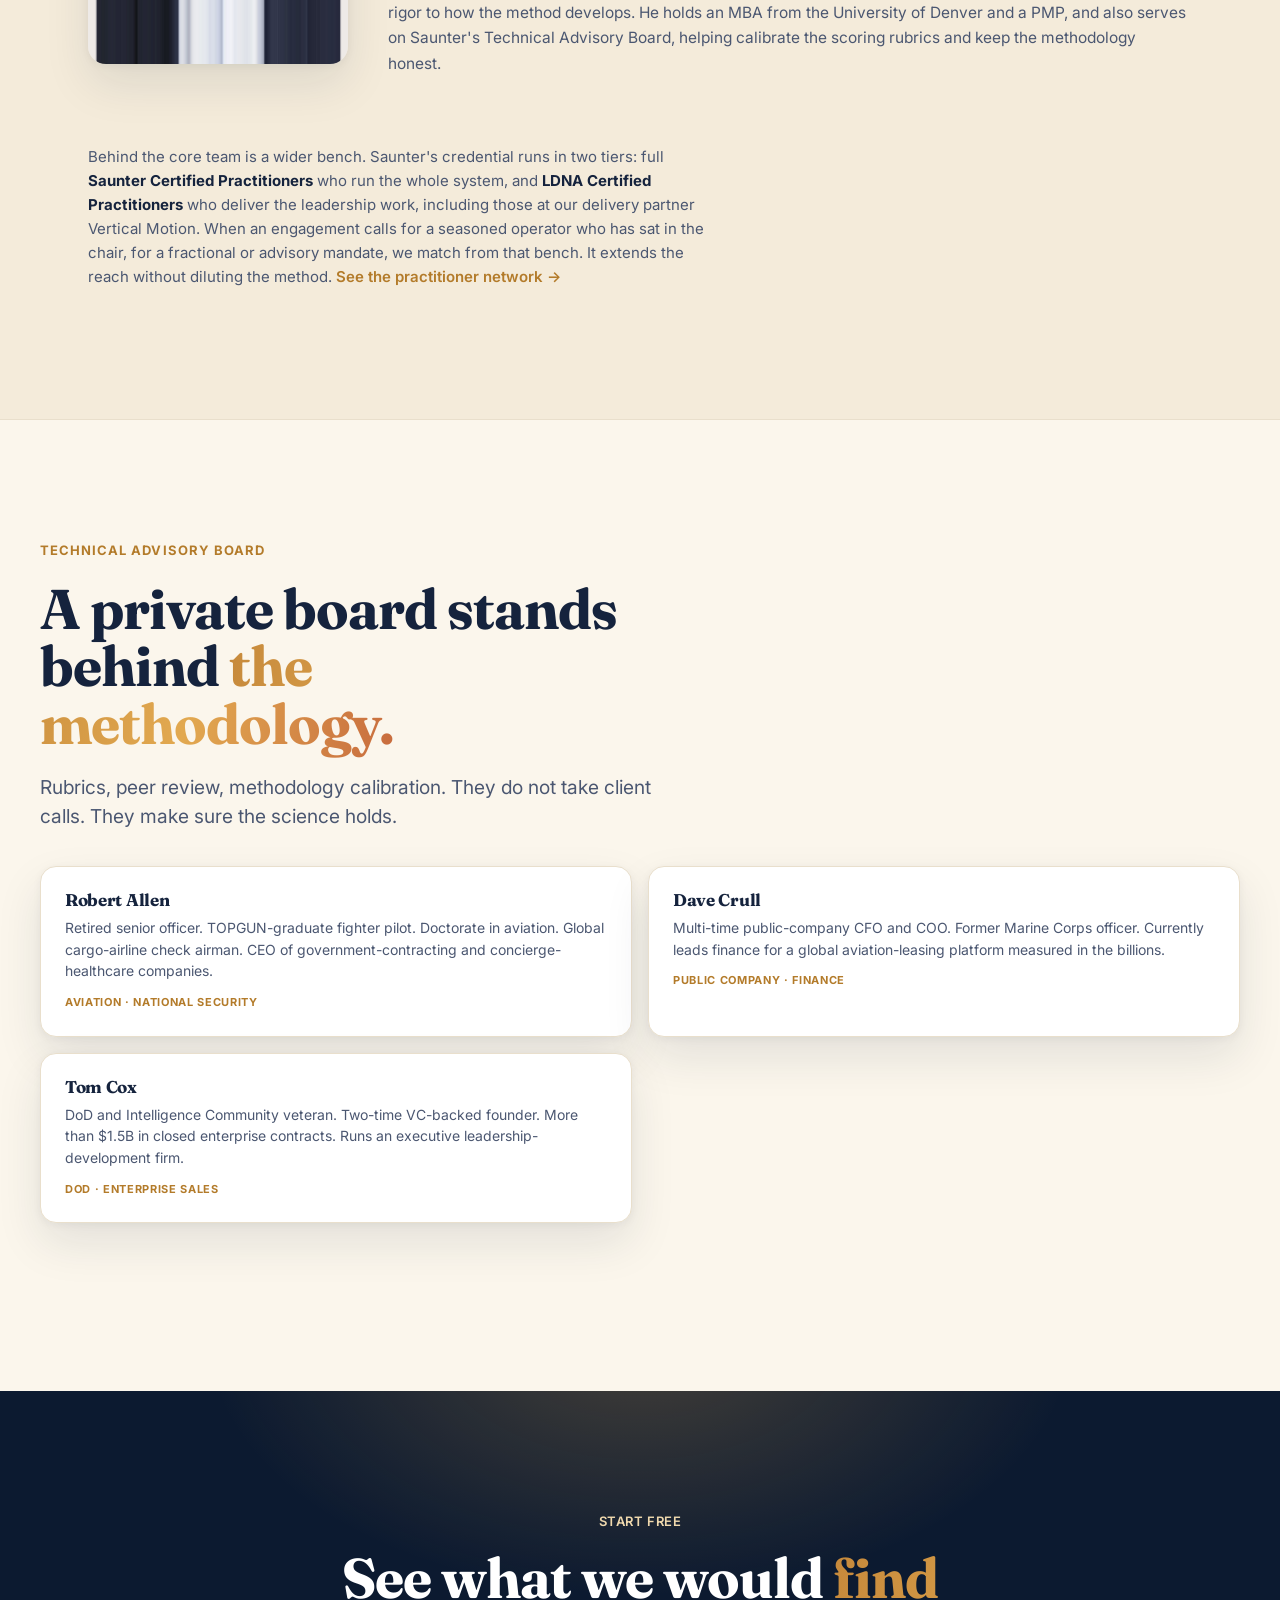
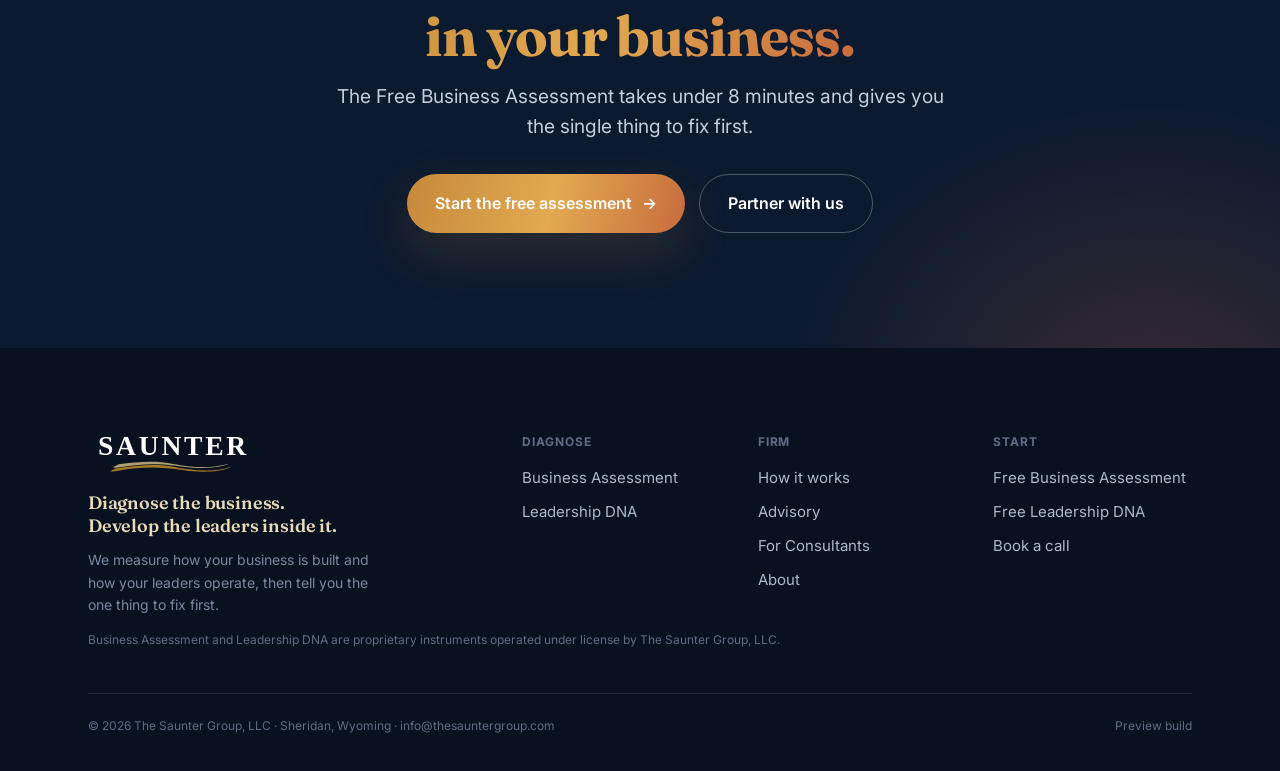
==== commit 81453d5a: "Add files via upload" ====
--- a/about/index.html
+++ b/about/index.html
@@ -94,7 +94,7 @@
           <span class="cred">Saunter Certified Practitioner</span>
           <div class="role">Growth &amp; Delivery Lead · Transformation, Change &amp; AI Advisor</div>
           <div class="focus">Go-to-market · enterprise change · AI adoption for teams in motion</div>
-          <p class="bio">Jen advises leadership teams in the middle of consequential change, when priorities are unclear, trade-offs keep getting deferred, and performance and trust start to erode. She has done this across healthcare, franchise, retail, and the public sector, working at the intersection of strategy, technology, and people, increasingly around how teams adopt AI without losing the plot. One of Saunter's two full Saunter Certified Practitioners, she is trained on the whole system. Drawing on a career leading business transformations and running teams herself, she also leads how Saunter goes to market, the founder's partner in getting the method to the operators who need it.</p>
+          <p class="bio">Jen advises leadership teams in the middle of consequential change, when priorities are unclear, trade-offs keep getting deferred, and performance and trust start to erode. She has done this across healthcare, franchise, retail, and the public sector, working at the intersection of strategy, technology, and people, increasingly around how teams adopt AI without losing the plot. One of Saunter's two full Saunter Certified Practitioners, she is trained on the whole system. Drawing on a career leading business transformations and running teams herself, she also leads how Saunter goes to market, getting the method to the operators who need it.</p>
         </div>
       </div>
 
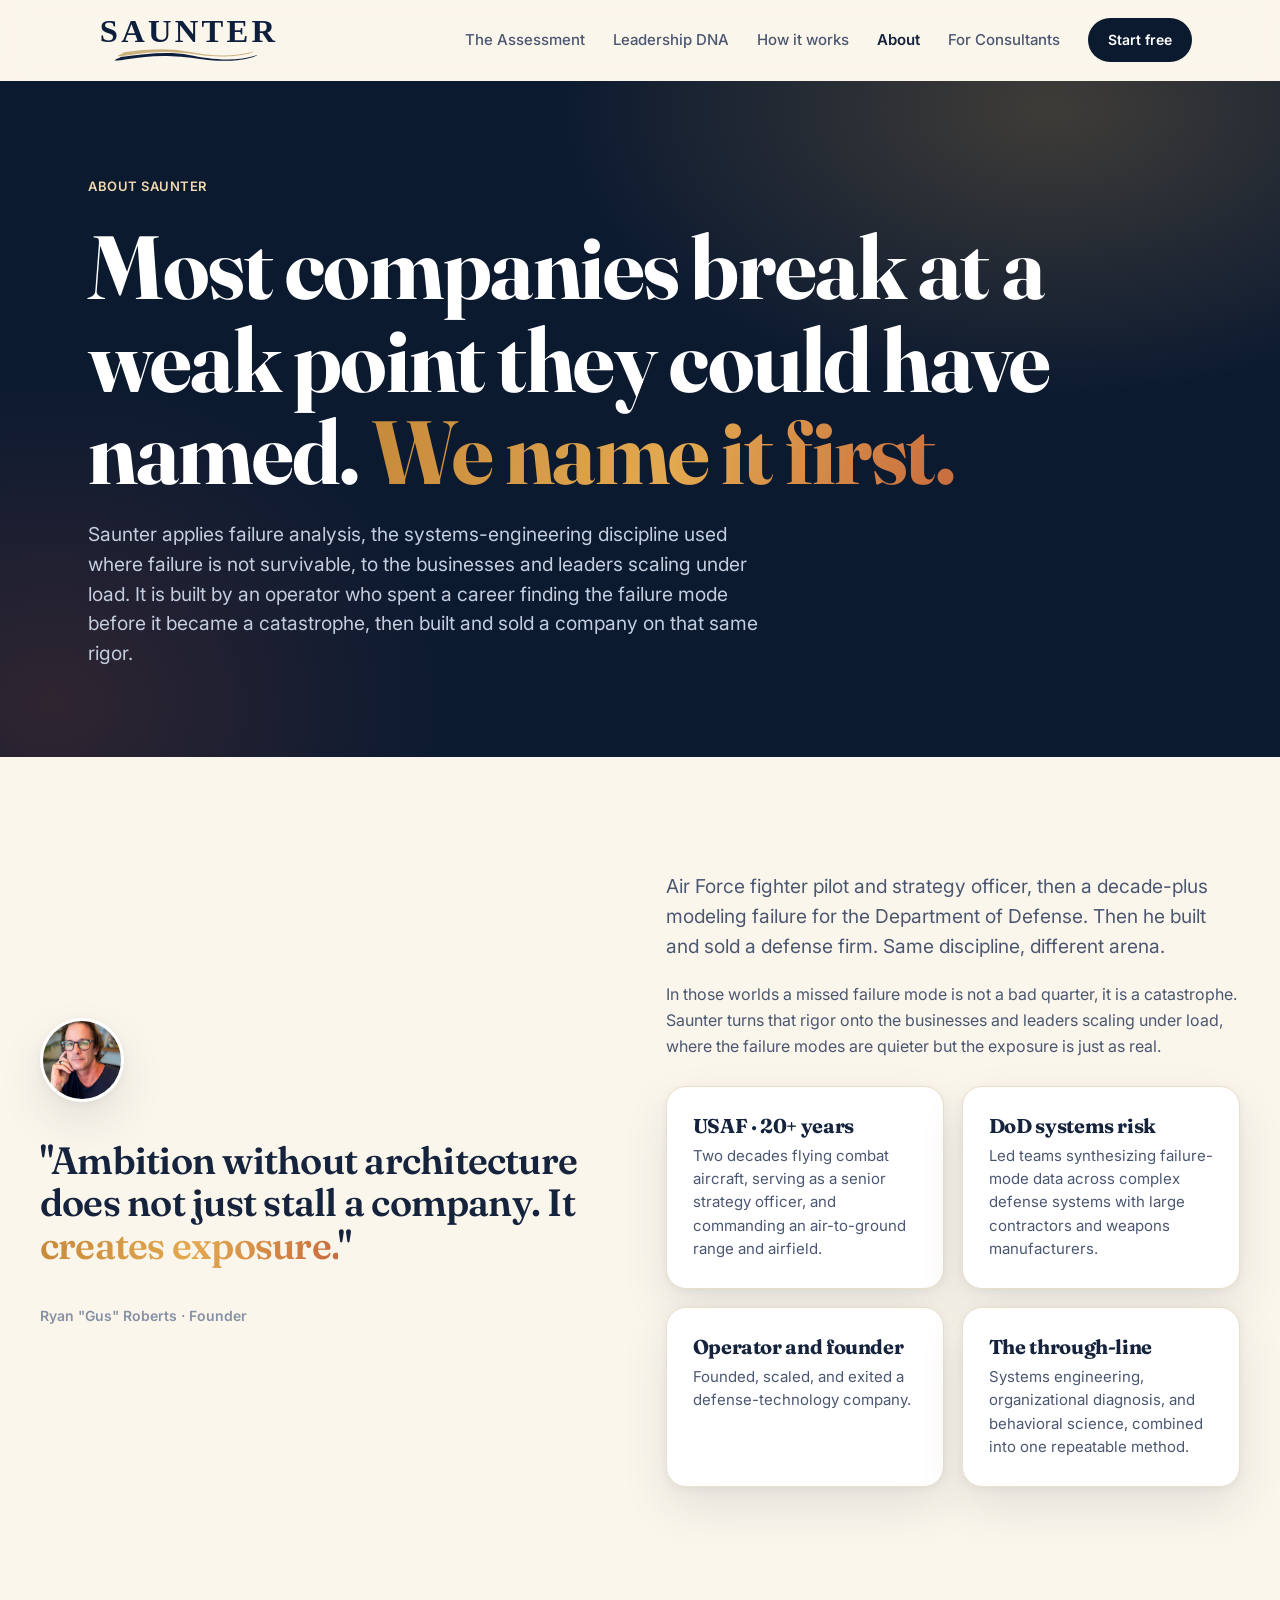
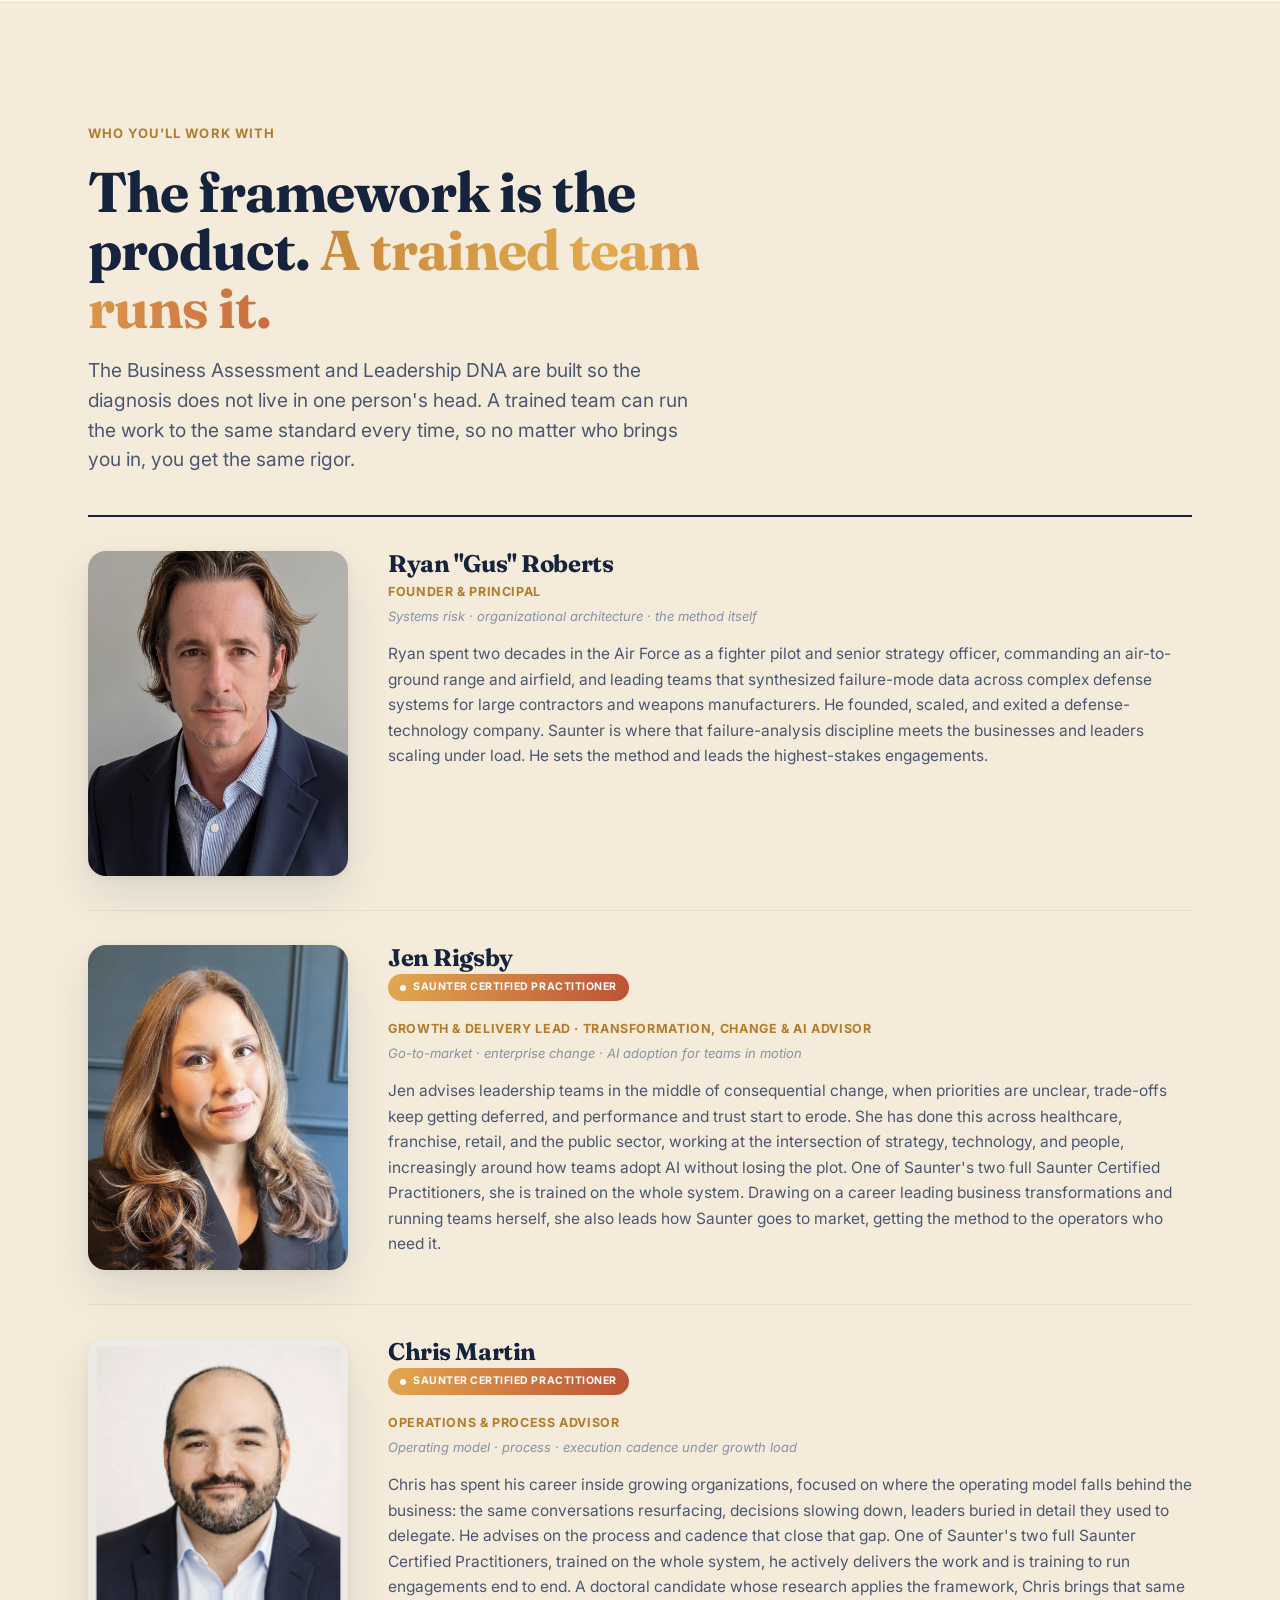
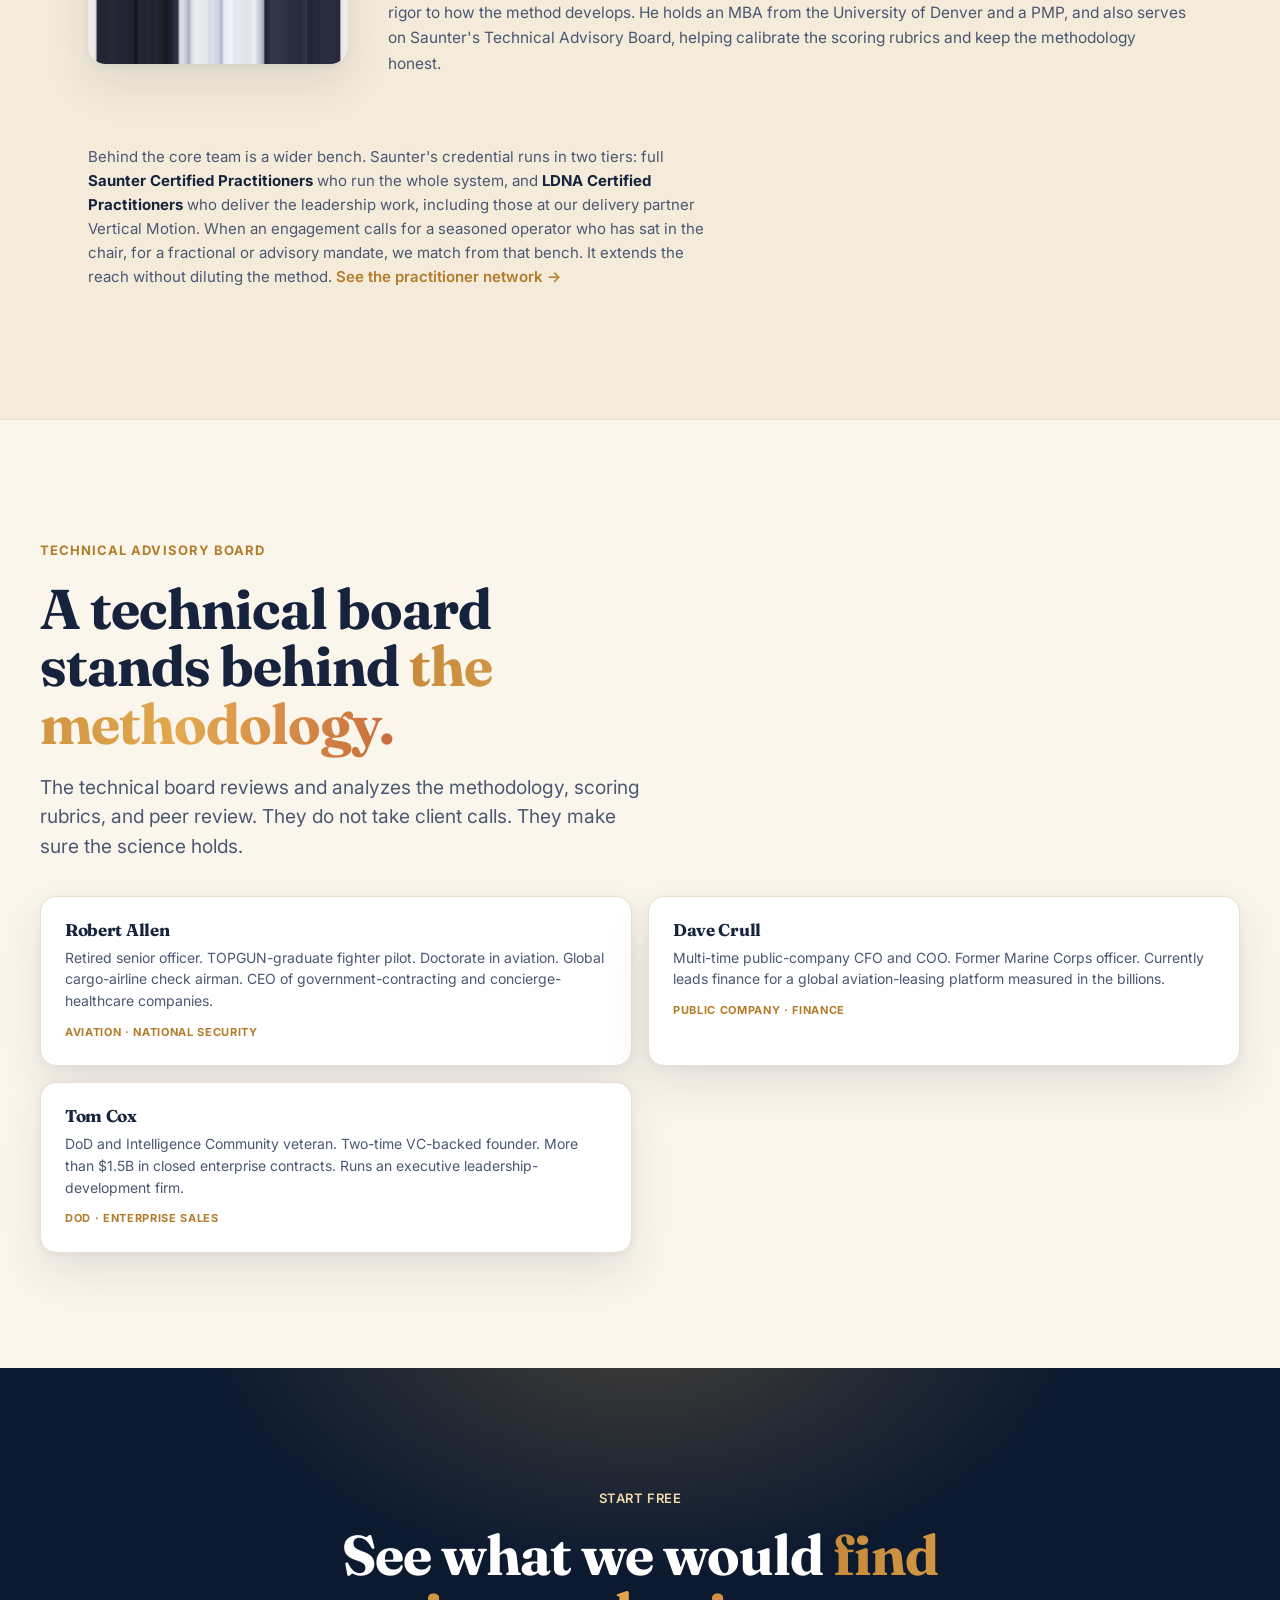
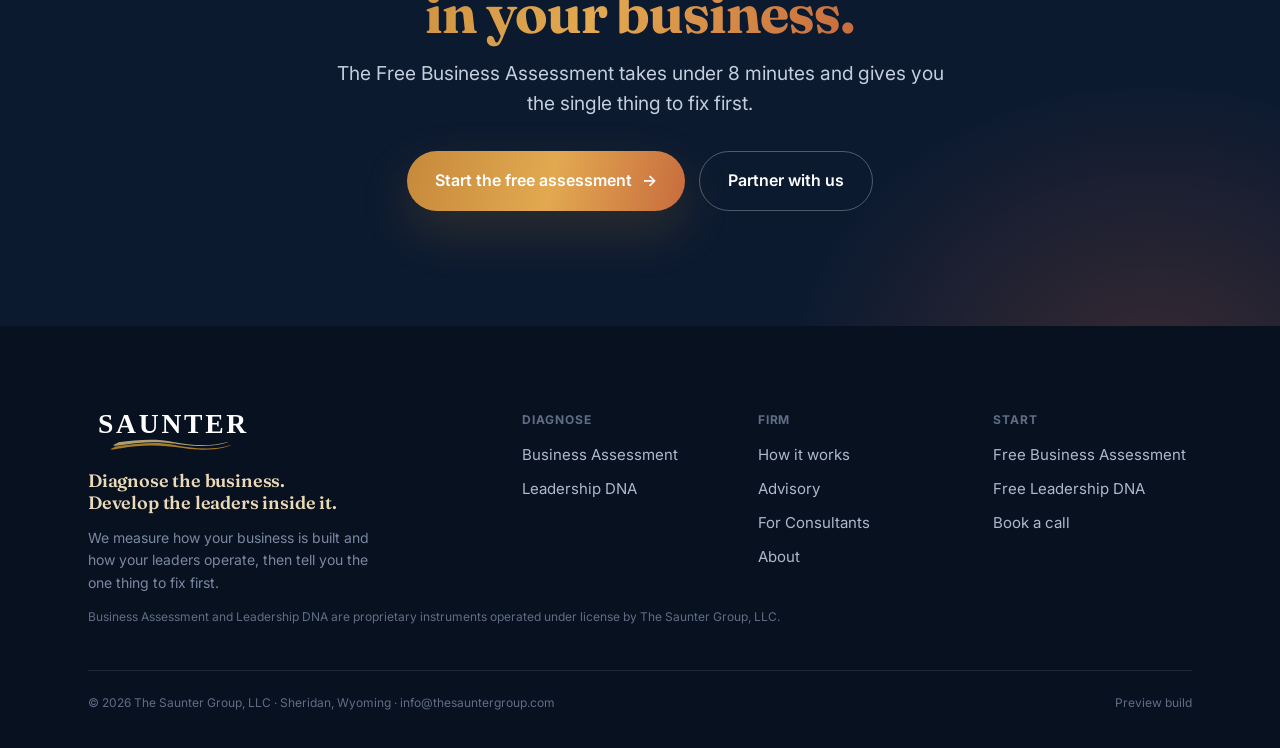
==== commit edbe2f46: "Add files via upload" ====
--- a/about/index.html
+++ b/about/index.html
@@ -15,6 +15,12 @@
 <style>
   .mcta{display:none;}
   @media(max-width:640px){.mcta{display:block;position:fixed;left:0;right:0;bottom:0;z-index:200;padding:10px 14px calc(10px + env(safe-area-inset-bottom));background:rgba(12,26,48,.94);backdrop-filter:blur(10px);border-top:1px solid rgba(255,255,255,.14);}.mcta a{width:100%;justify-content:center;}body{padding-bottom:76px;}}
+  .bio-more{display:none;}
+  @media(max-width:640px){
+    .person .bio.clamp{display:-webkit-box;-webkit-line-clamp:4;-webkit-box-orient:vertical;overflow:hidden;}
+    .person .bio.clamp.expanded{-webkit-line-clamp:unset;overflow:visible;}
+    .bio-more{display:inline-block;margin-top:8px;font-family:var(--ui);font-weight:600;font-size:13.5px;color:var(--brass);background:none;border:0;padding:0;cursor:pointer;}
+  }
 </style>
 </head>
 <body>
@@ -120,15 +126,14 @@
 <section class="sec wrap">
   <div class="sec-head rev">
     <span class="eyebrow">Technical Advisory Board</span>
-    <h2 class="h2">A private board stands behind <span class="grad-text">the methodology.</span></h2>
-    <p class="lead">Rubrics, peer review, methodology calibration. They do not take client calls. They make sure the science holds.</p>
+    <h2 class="h2">A technical board stands behind <span class="grad-text">the methodology.</span></h2>
+    <p class="lead">The technical board reviews and analyzes the methodology, scoring rubrics, and peer review. They do not take client calls. They make sure the science holds.</p>
   </div>
   <div class="bench-grid">
     <div class="bench rev d1"><h4>Robert Allen</h4><p>Retired senior officer. TOPGUN-graduate fighter pilot. Doctorate in aviation. Global cargo-airline check airman. CEO of government-contracting and concierge-healthcare companies.</p><span class="tag">Aviation · National security</span></div>
     <div class="bench rev d1"><h4>Dave Crull</h4><p>Multi-time public-company CFO and COO. Former Marine Corps officer. Currently leads finance for a global aviation-leasing platform measured in the billions.</p><span class="tag">Public company · Finance</span></div>
     <div class="bench rev d2"><h4>Tom Cox</h4><p>DoD and Intelligence Community veteran. Two-time VC-backed founder. More than $1.5B in closed enterprise contracts. Runs an executive leadership-development firm.</p><span class="tag">DoD · Enterprise sales</span></div>
   </div>
-  <p style="font-family:var(--ui);font-size:13px;color:var(--ink-3);line-height:1.5;margin-top:20px;" class="rev d2">The Technical Advisory Board contributes to methodology, scoring rubrics, and peer review.</p>
 </section>
 
 <!-- CTA -->
@@ -174,6 +179,13 @@
   var nav=document.getElementById('nav');var sc=function(){nav.classList.toggle('scrolled',scrollY>8);};sc();addEventListener('scroll',sc,{passive:true});
   var io=new IntersectionObserver(function(es){es.forEach(function(e){if(e.isIntersecting){e.target.classList.add('in');io.unobserve(e.target);}});},{threshold:.14,rootMargin:'0px 0px -6% 0px'});
   document.querySelectorAll('.rev').forEach(function(el){io.observe(el);});
+  document.querySelectorAll('.person .bio').forEach(function(b){
+    b.classList.add('clamp');
+    var btn=document.createElement('button');
+    btn.className='bio-more';btn.type='button';btn.textContent='Read more';
+    btn.addEventListener('click',function(){var ex=b.classList.toggle('expanded');btn.textContent=ex?'Read less':'Read more';});
+    b.parentNode.insertBefore(btn,b.nextSibling);
+  });
 </script>
 </body>
 </html>
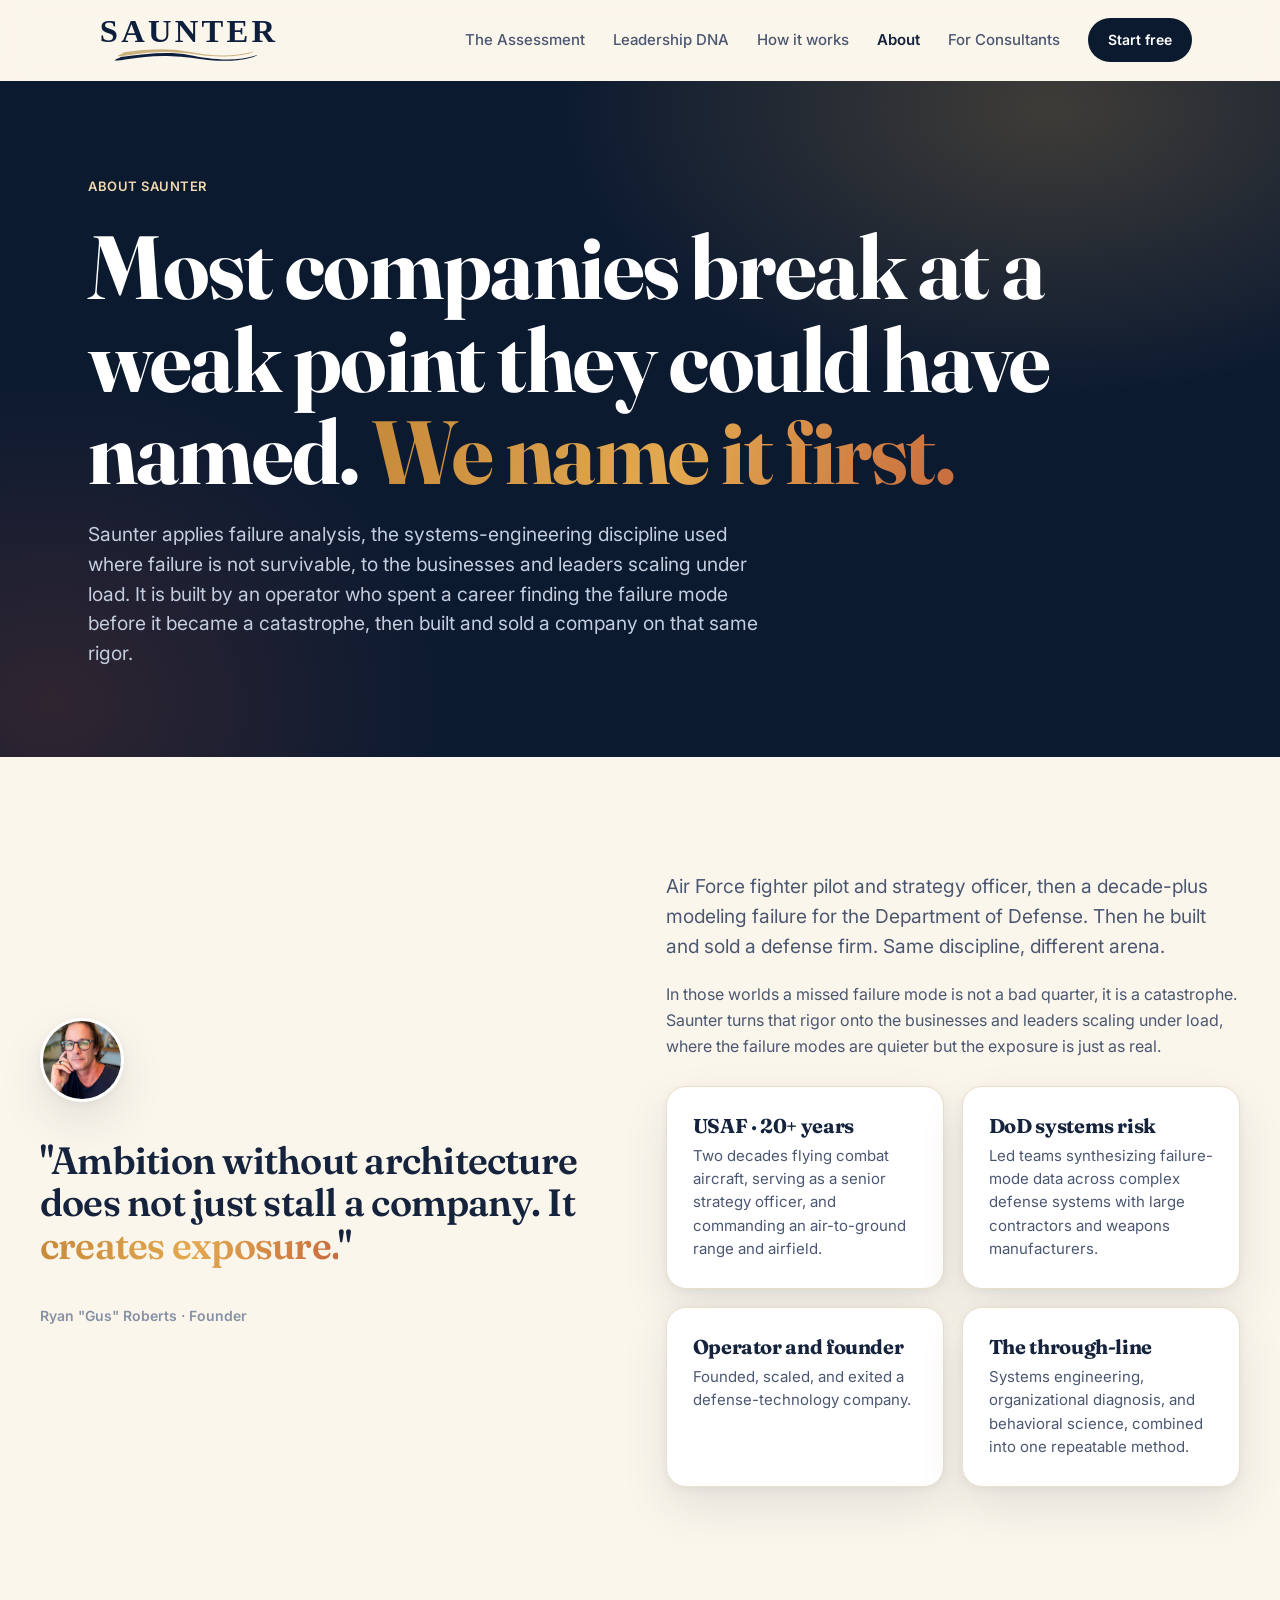
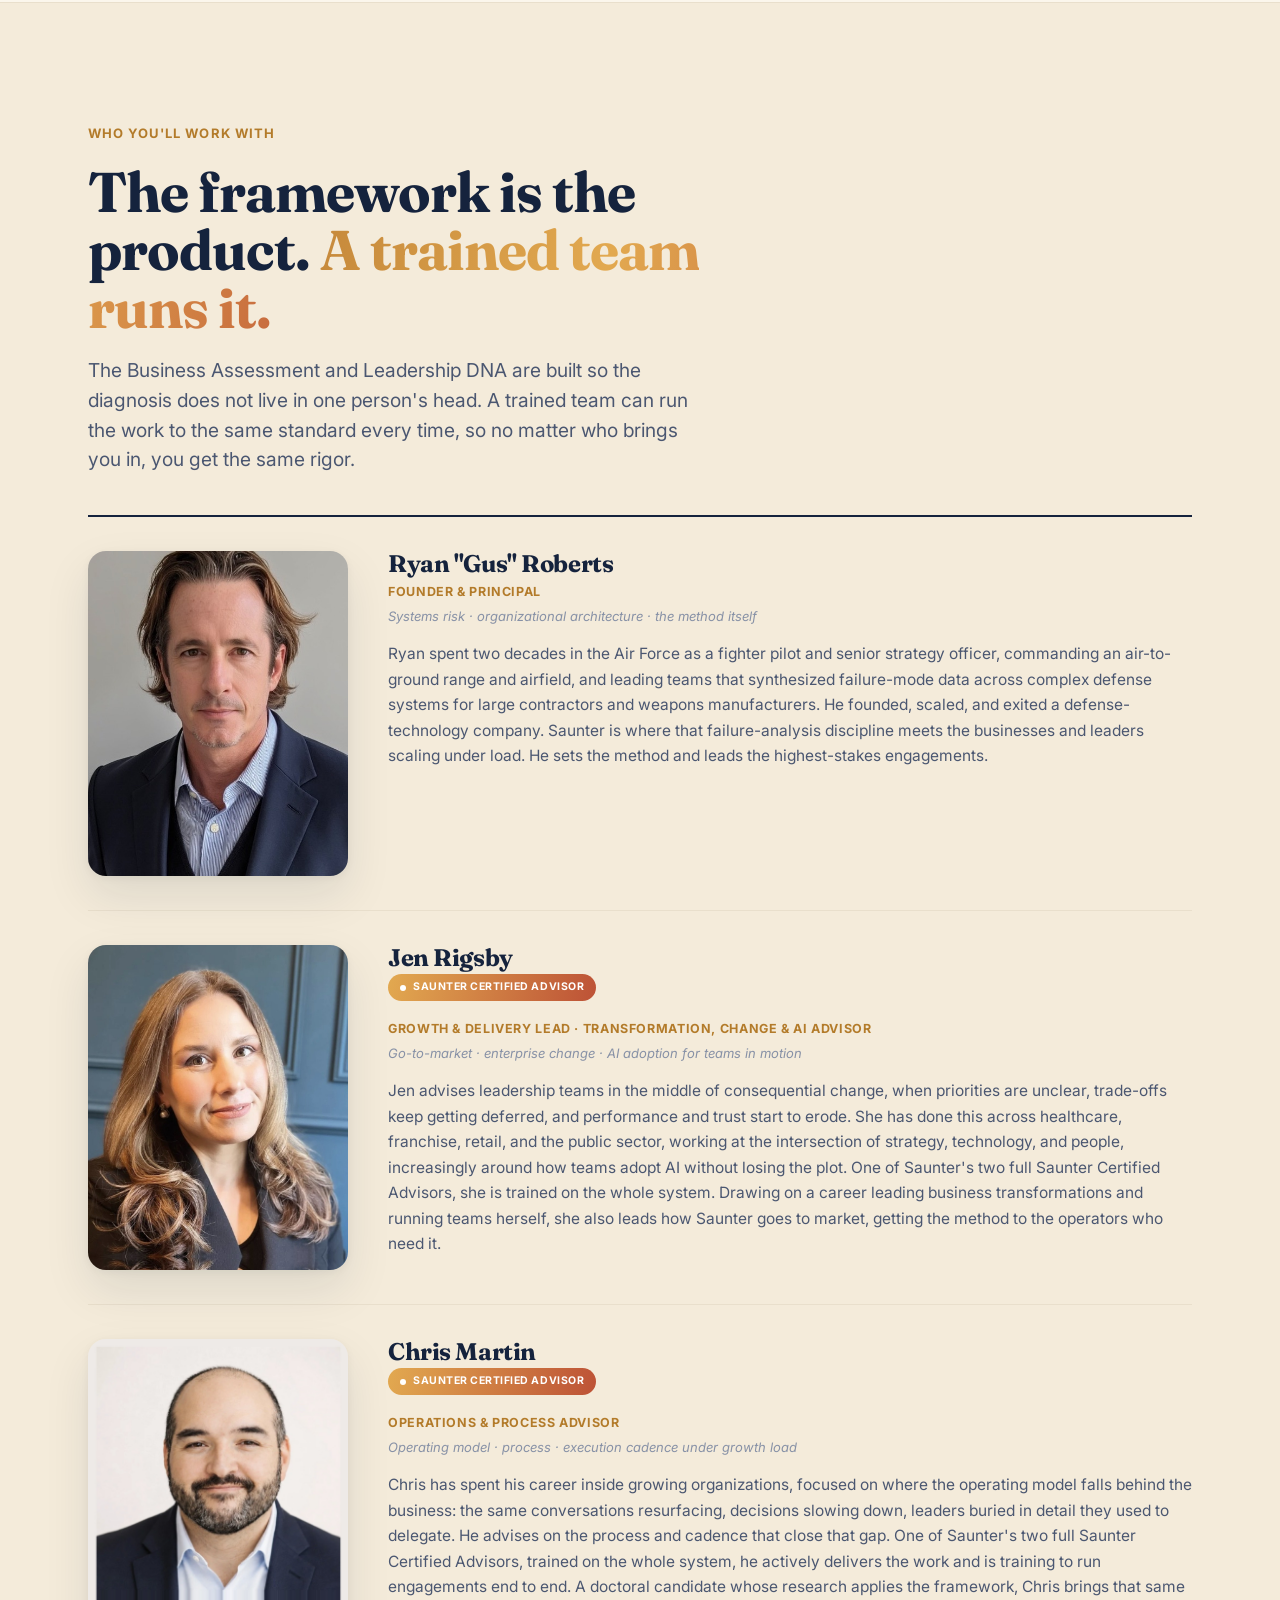
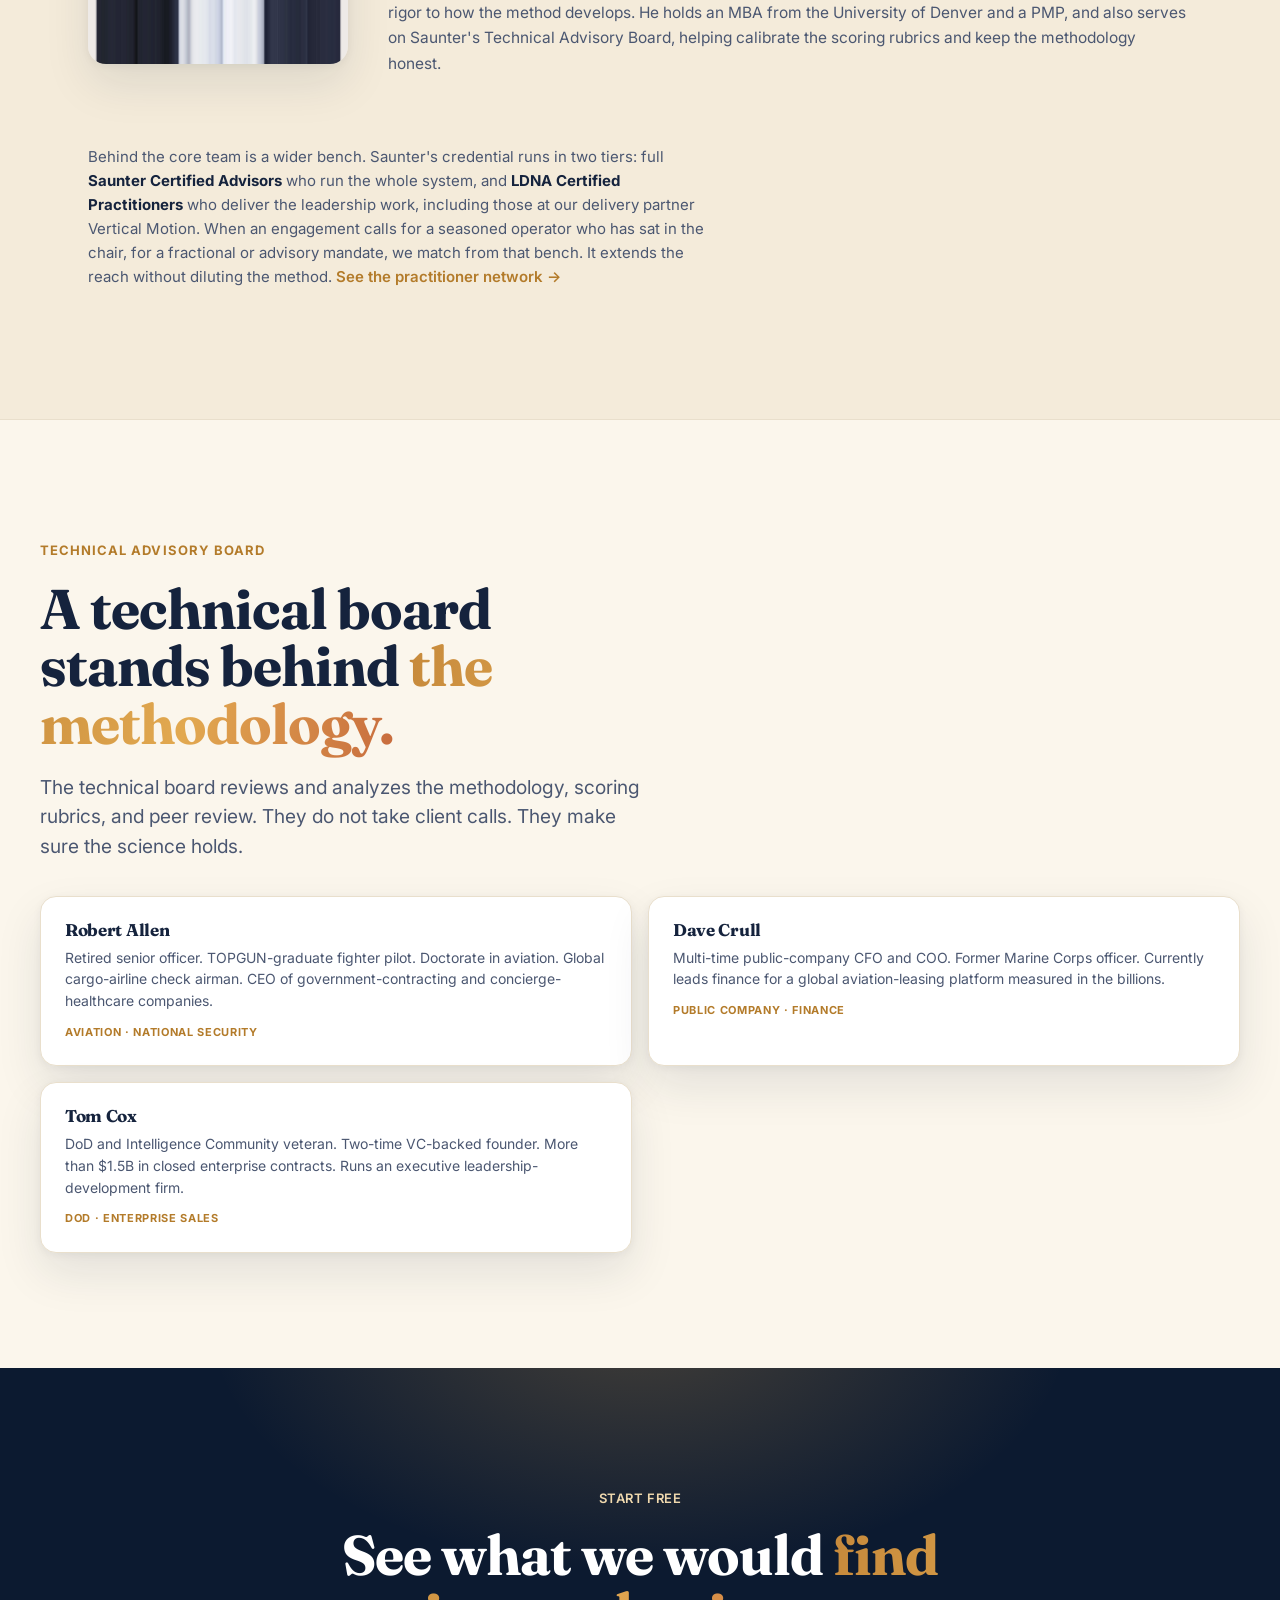
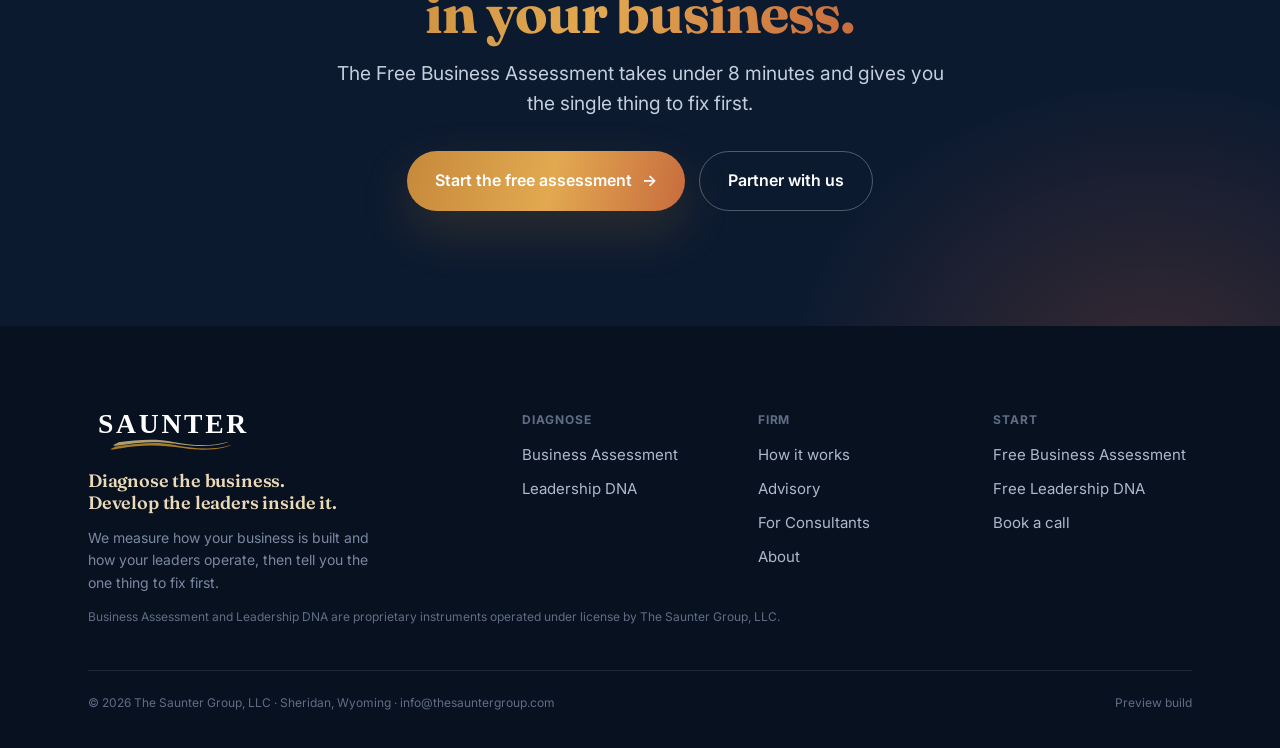
==== commit a90e5e6e: "Add files via upload" ====
--- a/about/index.html
+++ b/about/index.html
@@ -97,10 +97,10 @@
         </div>
         <div>
           <h4>Jen Rigsby</h4>
-          <span class="cred">Saunter Certified Practitioner</span>
+          <span class="cred">Saunter Certified Advisor</span>
           <div class="role">Growth &amp; Delivery Lead · Transformation, Change &amp; AI Advisor</div>
           <div class="focus">Go-to-market · enterprise change · AI adoption for teams in motion</div>
-          <p class="bio">Jen advises leadership teams in the middle of consequential change, when priorities are unclear, trade-offs keep getting deferred, and performance and trust start to erode. She has done this across healthcare, franchise, retail, and the public sector, working at the intersection of strategy, technology, and people, increasingly around how teams adopt AI without losing the plot. One of Saunter's two full Saunter Certified Practitioners, she is trained on the whole system. Drawing on a career leading business transformations and running teams herself, she also leads how Saunter goes to market, getting the method to the operators who need it.</p>
+          <p class="bio">Jen advises leadership teams in the middle of consequential change, when priorities are unclear, trade-offs keep getting deferred, and performance and trust start to erode. She has done this across healthcare, franchise, retail, and the public sector, working at the intersection of strategy, technology, and people, increasingly around how teams adopt AI without losing the plot. One of Saunter's two full Saunter Certified Advisors, she is trained on the whole system. Drawing on a career leading business transformations and running teams herself, she also leads how Saunter goes to market, getting the method to the operators who need it.</p>
         </div>
       </div>
 
@@ -110,15 +110,15 @@
         </div>
         <div>
           <h4>Chris Martin</h4>
-          <span class="cred">Saunter Certified Practitioner</span>
+          <span class="cred">Saunter Certified Advisor</span>
           <div class="role">Operations &amp; Process Advisor</div>
           <div class="focus">Operating model · process · execution cadence under growth load</div>
-          <p class="bio">Chris has spent his career inside growing organizations, focused on where the operating model falls behind the business: the same conversations resurfacing, decisions slowing down, leaders buried in detail they used to delegate. He advises on the process and cadence that close that gap. One of Saunter's two full Saunter Certified Practitioners, trained on the whole system, he actively delivers the work and is training to run engagements end to end. A doctoral candidate whose research applies the framework, Chris brings that same rigor to how the method develops. He holds an MBA from the University of Denver and a PMP, and also serves on Saunter's Technical Advisory Board, helping calibrate the scoring rubrics and keep the methodology honest.</p>
+          <p class="bio">Chris has spent his career inside growing organizations, focused on where the operating model falls behind the business: the same conversations resurfacing, decisions slowing down, leaders buried in detail they used to delegate. He advises on the process and cadence that close that gap. One of Saunter's two full Saunter Certified Advisors, trained on the whole system, he actively delivers the work and is training to run engagements end to end. A doctoral candidate whose research applies the framework, Chris brings that same rigor to how the method develops. He holds an MBA from the University of Denver and a PMP, and also serves on Saunter's Technical Advisory Board, helping calibrate the scoring rubrics and keep the methodology honest.</p>
         </div>
       </div>
     </div>
 
-    <p style="font-family:var(--ui);font-size:15px;color:var(--ink-2);line-height:1.6;margin-top:34px;max-width:70ch;" class="rev d2">Behind the core team is a wider bench. Saunter's credential runs in two tiers: full <b style="color:var(--ink);">Saunter Certified Practitioners</b> who run the whole system, and <b style="color:var(--ink);">LDNA Certified Practitioners</b> who deliver the leadership work, including those at our delivery partner Vertical Motion. When an engagement calls for a seasoned operator who has sat in the chair, for a fractional or advisory mandate, we match from that bench. It extends the reach without diluting the method. <a href="../consulting/#bench" class="tlink" style="font-size:15px;">See the practitioner network →</a></p>
+    <p style="font-family:var(--ui);font-size:15px;color:var(--ink-2);line-height:1.6;margin-top:34px;max-width:70ch;" class="rev d2">Behind the core team is a wider bench. Saunter's credential runs in two tiers: full <b style="color:var(--ink);">Saunter Certified Advisors</b> who run the whole system, and <b style="color:var(--ink);">LDNA Certified Practitioners</b> who deliver the leadership work, including those at our delivery partner Vertical Motion. When an engagement calls for a seasoned operator who has sat in the chair, for a fractional or advisory mandate, we match from that bench. It extends the reach without diluting the method. <a href="../consulting/#bench" class="tlink" style="font-size:15px;">See the practitioner network →</a></p>
   </div>
 </section>
 
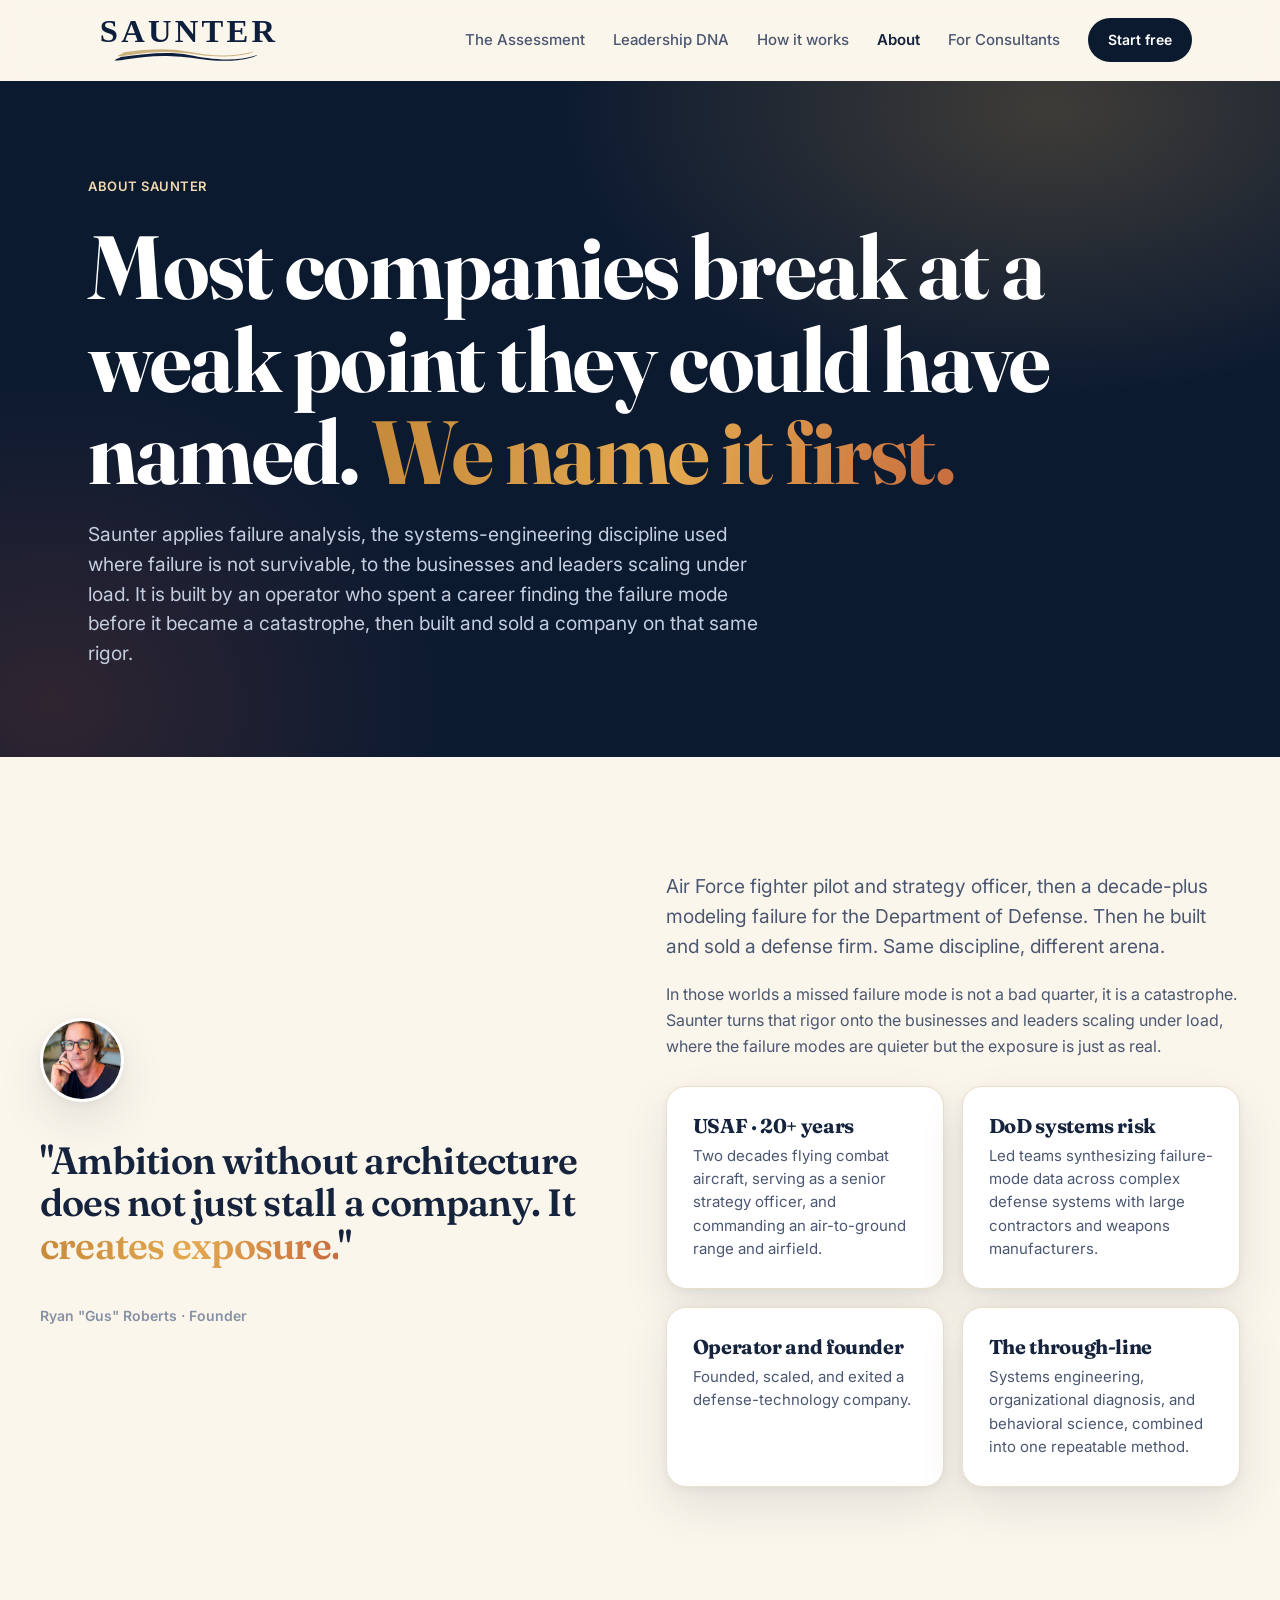
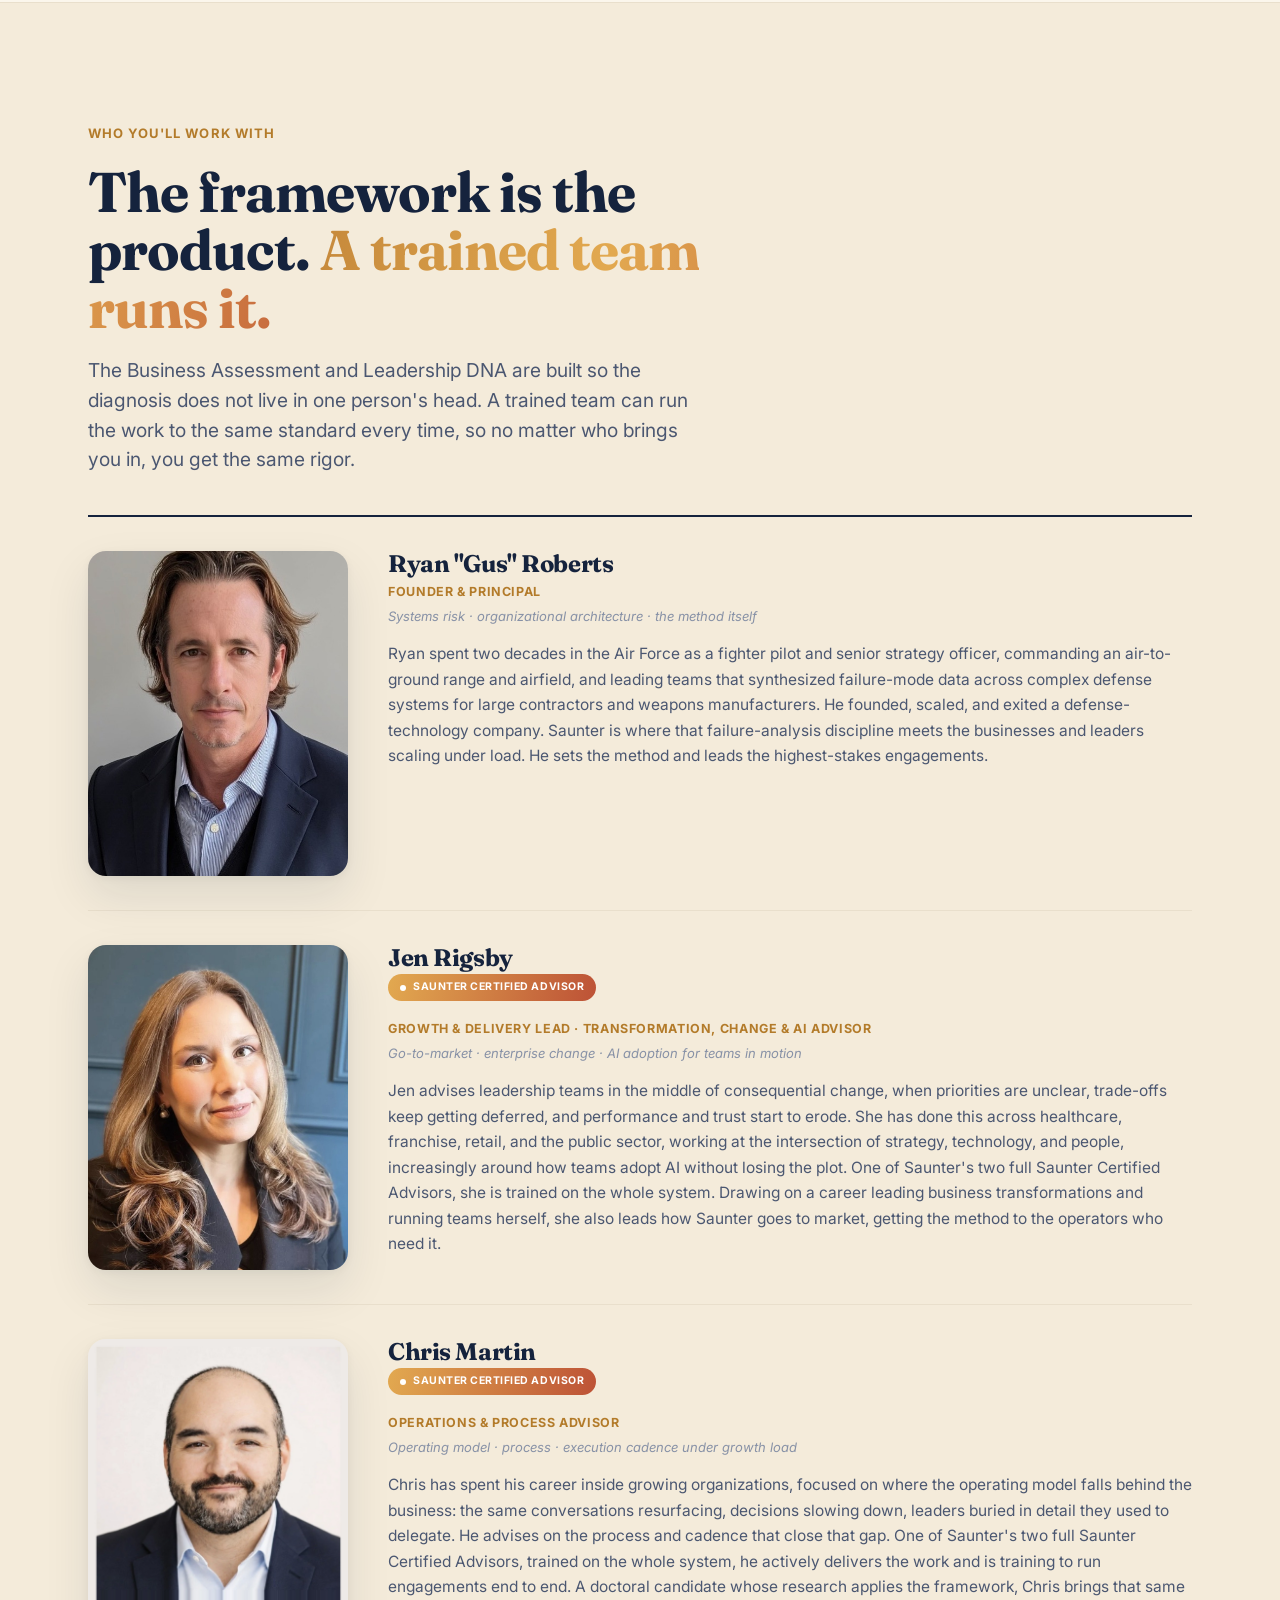
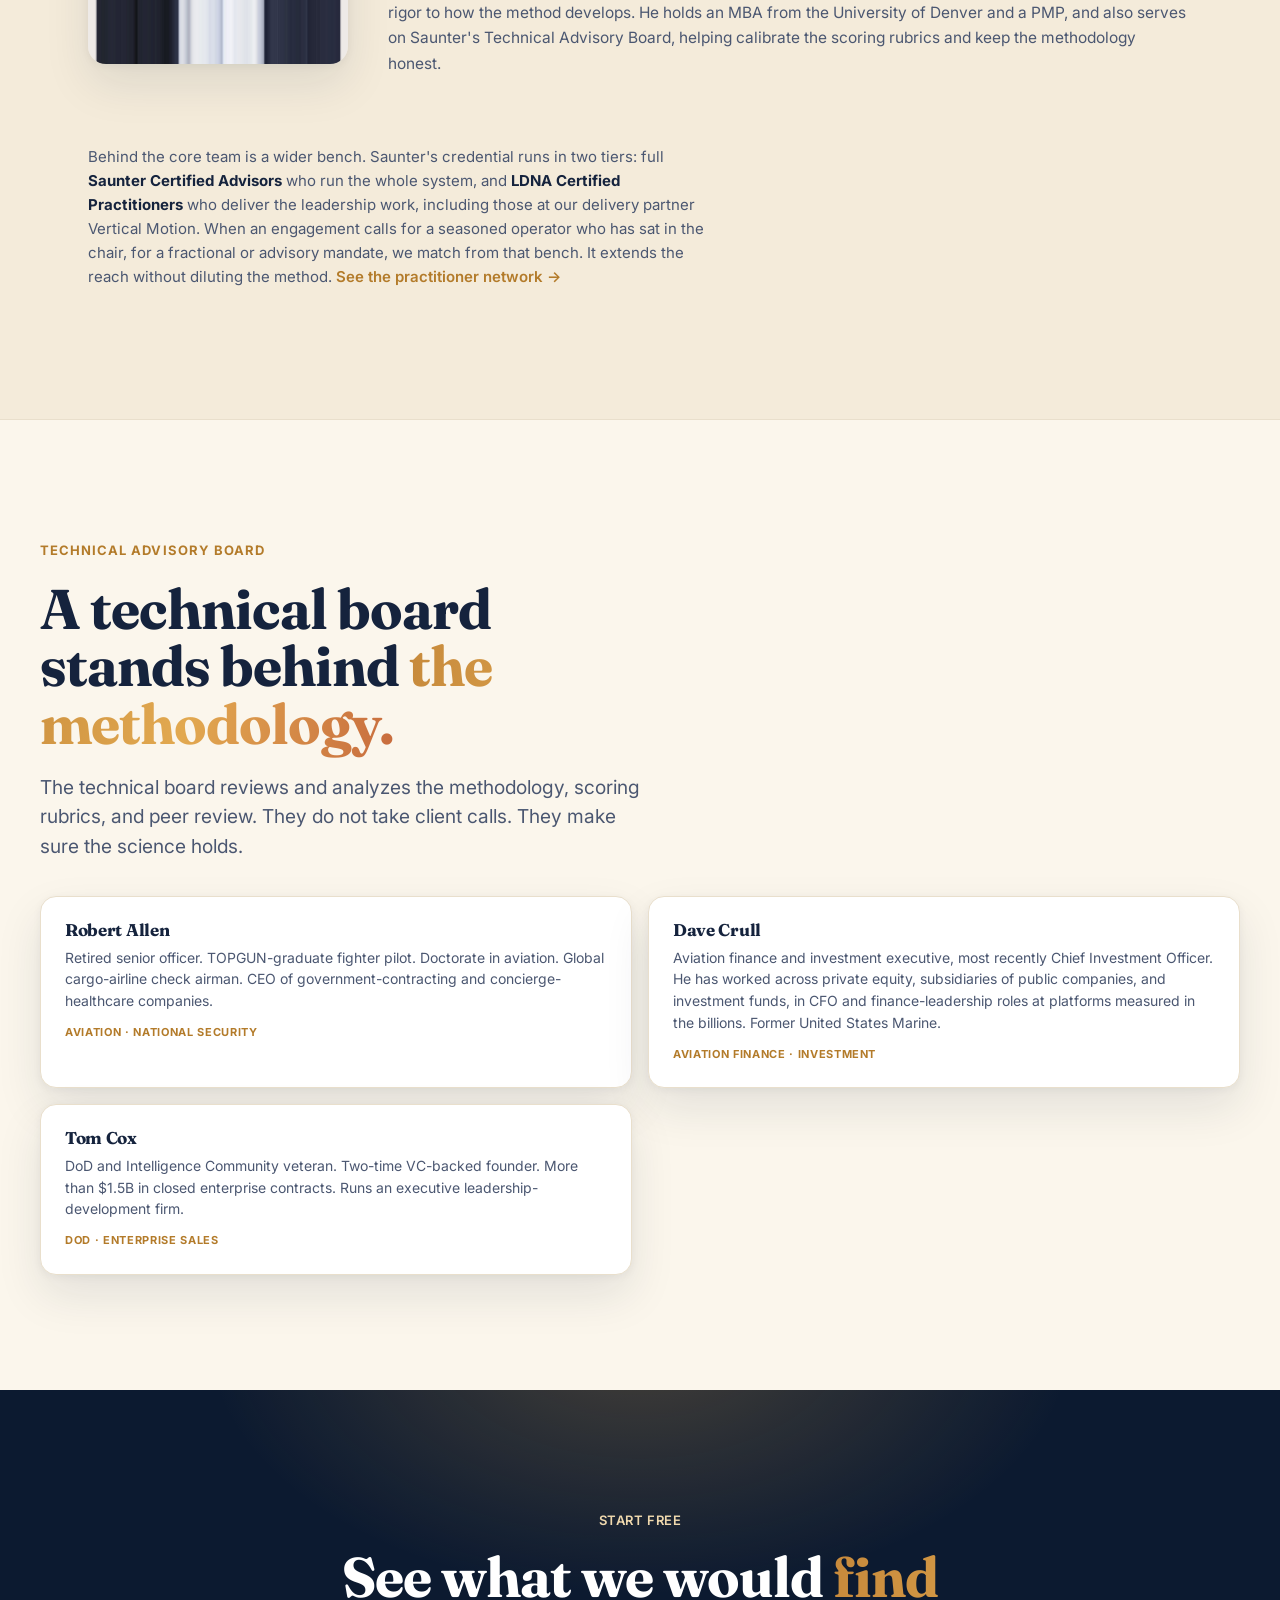
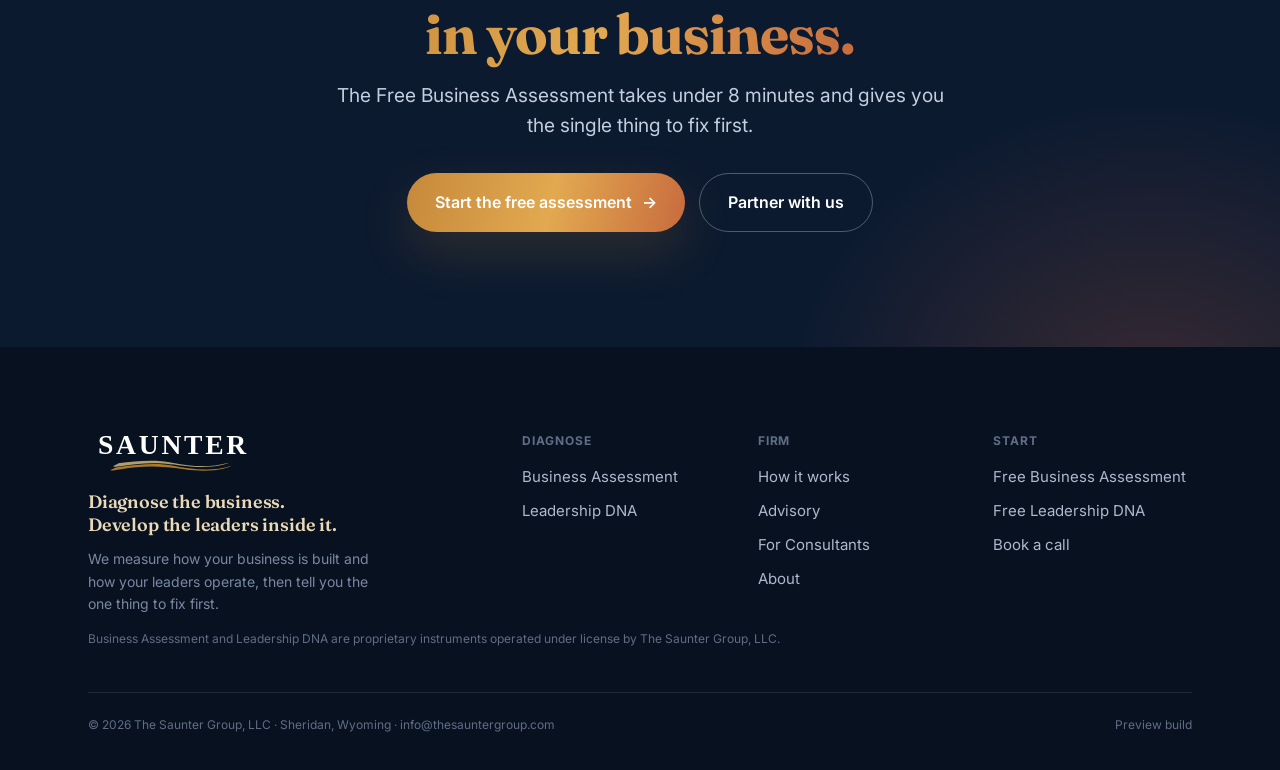
==== commit ce0862f2: "Add files via upload" ====
--- a/about/index.html
+++ b/about/index.html
@@ -131,7 +131,7 @@
   </div>
   <div class="bench-grid">
     <div class="bench rev d1"><h4>Robert Allen</h4><p>Retired senior officer. TOPGUN-graduate fighter pilot. Doctorate in aviation. Global cargo-airline check airman. CEO of government-contracting and concierge-healthcare companies.</p><span class="tag">Aviation · National security</span></div>
-    <div class="bench rev d1"><h4>Dave Crull</h4><p>Multi-time public-company CFO and COO. Former Marine Corps officer. Currently leads finance for a global aviation-leasing platform measured in the billions.</p><span class="tag">Public company · Finance</span></div>
+    <div class="bench rev d1"><h4>Dave Crull</h4><p>Aviation finance and investment executive, most recently Chief Investment Officer. He has worked across private equity, subsidiaries of public companies, and investment funds, in CFO and finance-leadership roles at platforms measured in the billions. Former United States Marine.</p><span class="tag">Aviation finance · Investment</span></div>
     <div class="bench rev d2"><h4>Tom Cox</h4><p>DoD and Intelligence Community veteran. Two-time VC-backed founder. More than $1.5B in closed enterprise contracts. Runs an executive leadership-development firm.</p><span class="tag">DoD · Enterprise sales</span></div>
   </div>
 </section>
